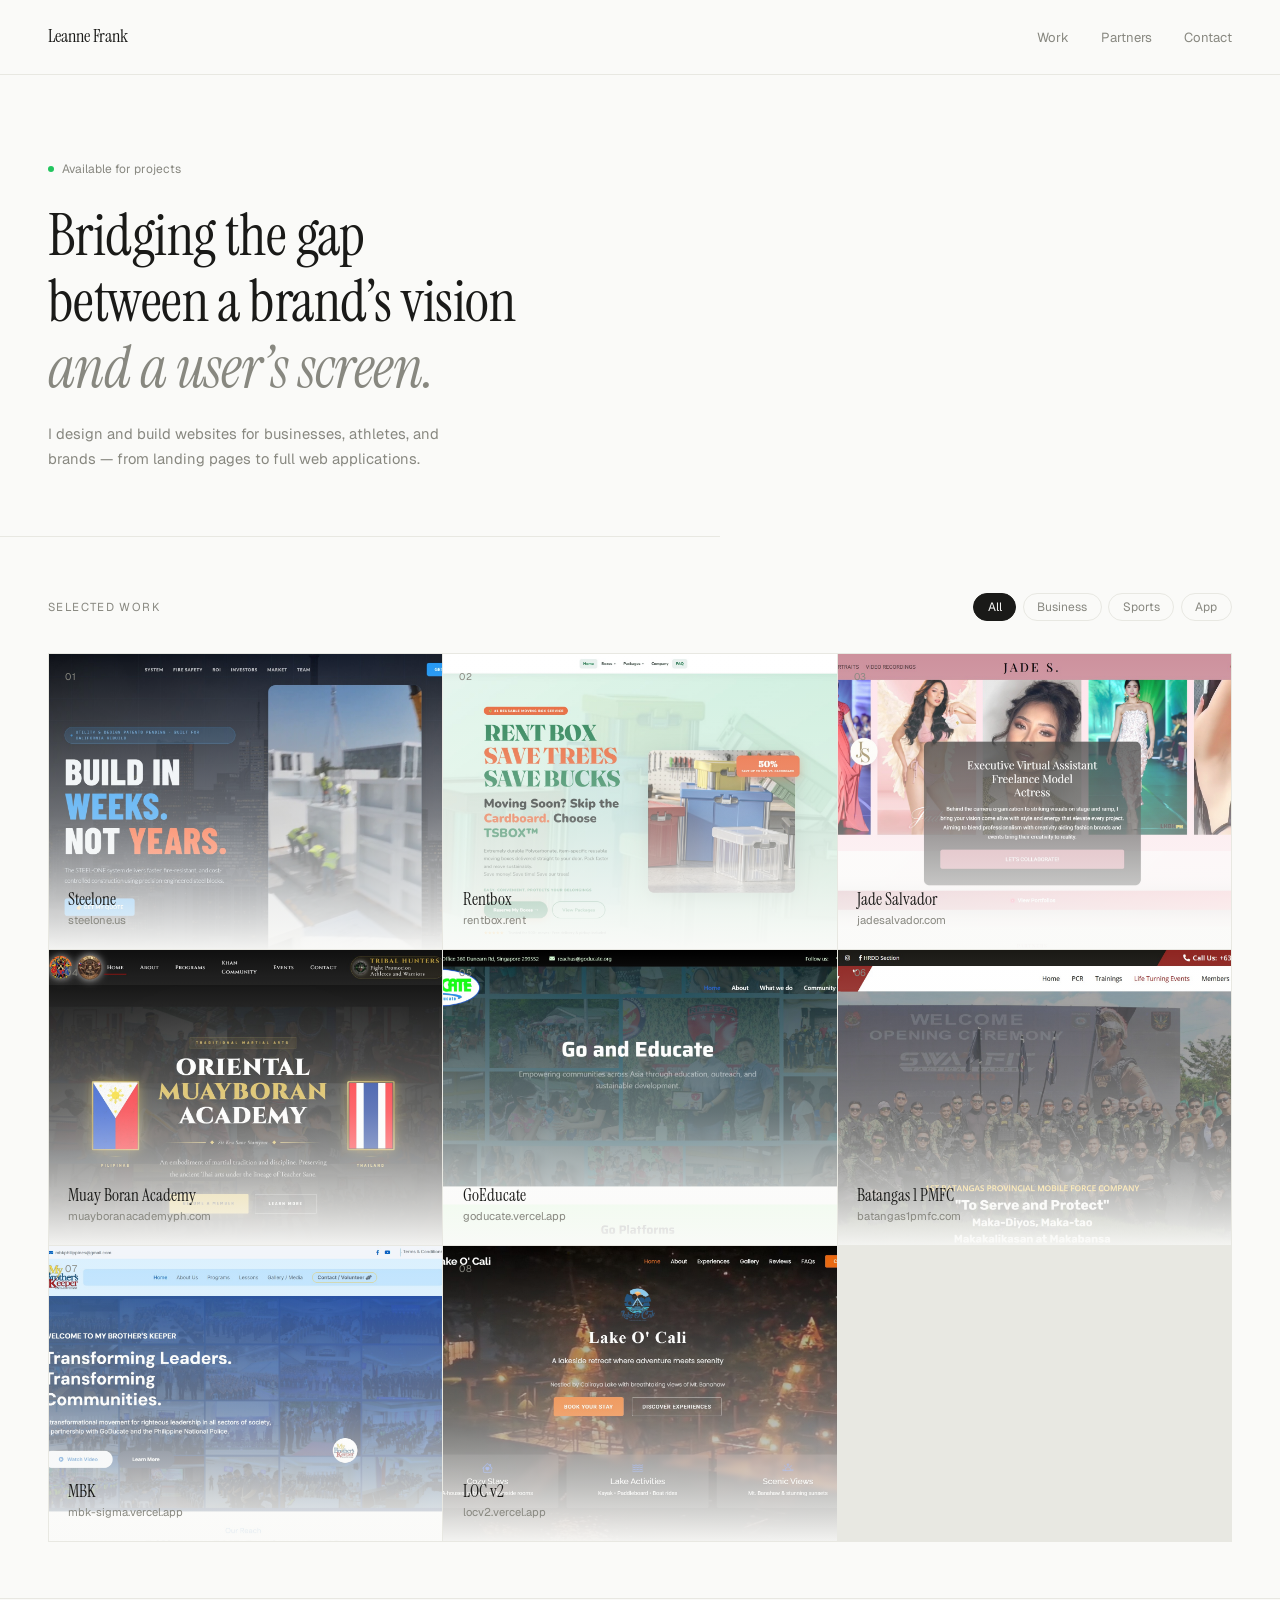
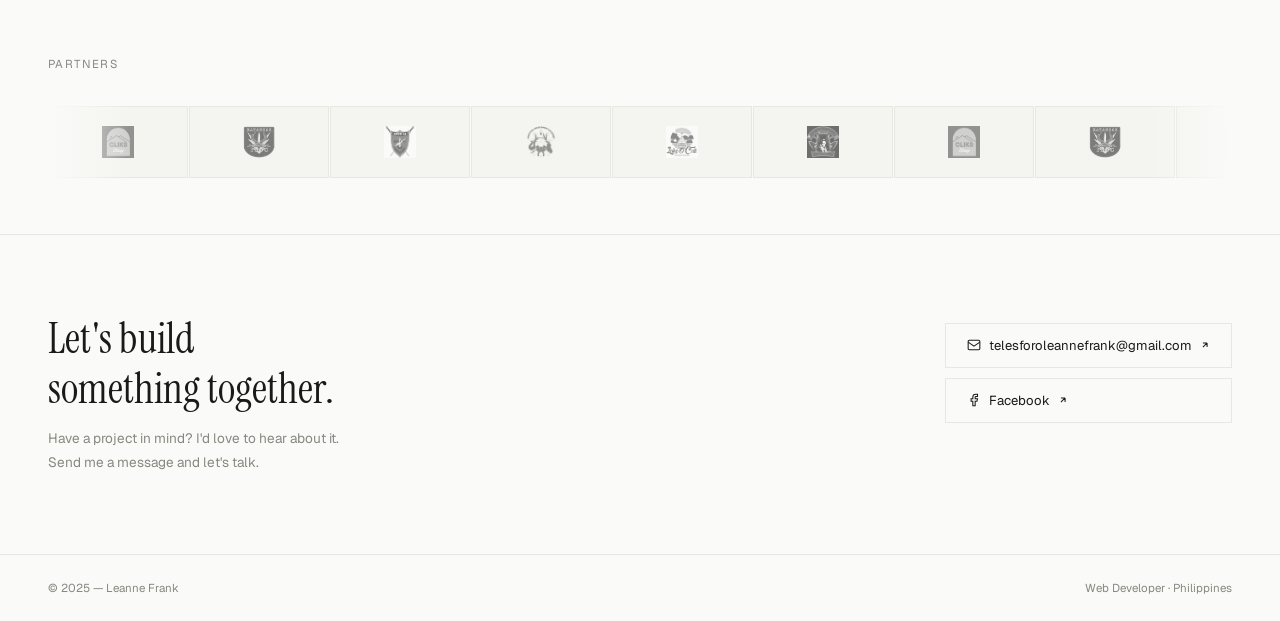
==== index.html @ ed948bf2 "up" ====
<!DOCTYPE html>
<html lang="en">

<head>
    <meta charset="UTF-8">
    <meta name="viewport" content="width=device-width, initial-scale=1.0">
    <title>Leanne Frank — Web Developer</title>
    <link
        href="https://fonts.googleapis.com/css2?family=Instrument+Serif:ital@0;1&family=Geist:wght@300;400;500&display=swap"
        rel="stylesheet">
    <style>
        :root {
            --bg: #fafaf8;
            --surface: #f4f4f0;
            --border: #e8e8e2;
            --text: #1a1a18;
            --muted: #888880;
            --accent: #2563eb;
        }

        *,
        *::before,
        *::after {
            box-sizing: border-box;
            margin: 0;
            padding: 0;
        }

        html {
            scroll-behavior: smooth;
        }

        body {
            font-family: 'Geist', sans-serif;
            background: var(--bg);
            color: var(--text);
            font-size: 15px;
            line-height: 1.6;
        }

        /* NAV */
        nav {
            display: flex;
            align-items: center;
            justify-content: space-between;
            padding: 1.4rem 3rem;
            border-bottom: 1px solid var(--border);
            position: sticky;
            top: 0;
            background: rgba(250, 250, 248, 0.92);
            backdrop-filter: blur(12px);
            z-index: 100;
        }

        .nav-name {
            font-family: 'Instrument Serif', serif;
            font-size: 1.15rem;
            color: var(--text);
        }

        .nav-links {
            display: flex;
            gap: 2rem;
        }

        .nav-links a {
            font-size: 0.82rem;
            color: var(--muted);
            text-decoration: none;
            transition: color 0.2s;
        }

        .nav-links a:hover {
            color: var(--text);
        }

        /* HERO */
        .hero {
            padding: 5rem 3rem 4rem;
            max-width: 720px;
            border-bottom: 1px solid var(--border);
        }

        .hero-eyebrow {
            display: inline-flex;
            align-items: center;
            gap: 0.5rem;
            font-size: 0.75rem;
            color: var(--muted);
            margin-bottom: 1.5rem;
        }

        .dot {
            width: 6px;
            height: 6px;
            border-radius: 50%;
            background: #22c55e;
            animation: blink 2.5s ease infinite;
        }

        @keyframes blink {

            0%,
            100% {
                opacity: 1
            }

            50% {
                opacity: 0.3
            }
        }

        .hero h1 {
            font-family: 'Instrument Serif', serif;
            font-size: clamp(2.4rem, 5vw, 3.6rem);
            font-weight: 400;
            line-height: 1.15;
            letter-spacing: -0.01em;
            margin-bottom: 1.2rem;
        }

        .hero h1 em {
            font-style: italic;
            color: var(--muted);
        }

        .hero p {
            font-size: 0.92rem;
            color: var(--muted);
            max-width: 440px;
            line-height: 1.75;
        }

        /* SECTION */
        .section {
            padding: 3.5rem 3rem;
        }

        .section-header {
            display: flex;
            align-items: center;
            justify-content: space-between;
            margin-bottom: 2rem;
        }

        .section-title {
            font-size: 0.72rem;
            letter-spacing: 0.12em;
            text-transform: uppercase;
            color: var(--muted);
        }

        /* FILTER */
        .filters {
            display: flex;
            gap: 0.4rem;
        }

        .filter-btn {
            padding: 0.32rem 0.85rem;
            border: 1px solid var(--border);
            background: transparent;
            color: var(--muted);
            font-family: 'Geist', sans-serif;
            font-size: 0.75rem;
            border-radius: 100px;
            cursor: pointer;
            transition: all 0.18s;
        }

        .filter-btn:hover {
            border-color: var(--text);
            color: var(--text);
        }

        .filter-btn.active {
            background: var(--text);
            border-color: var(--text);
            color: var(--bg);
        }

        /* GRID */
        .grid {
            display: grid;
            grid-template-columns: repeat(3, 1fr);
            gap: 1px;
            background: var(--border);
            border: 1px solid var(--border);
        }

        .card {
            background: var(--bg);
            position: relative;
            overflow: hidden;
            aspect-ratio: 4/3;
            transition: background 0.25s;
            display: block;
            text-decoration: none;
            color: inherit;
        }

        /* Screenshot fills the card */
        .card-img {
            position: absolute;
            inset: 0;
            width: 100%;
            height: 100%;
            object-fit: cover;
            object-position: top;
            transition: transform 0.5s ease, opacity 0.3s ease;
            opacity: 1;
        }

        .card:hover .card-img {
            transform: scale(1.03);
            opacity: 0.5;
        }

        .card-info {
            position: absolute;
            inset: 0;
            display: flex;
            flex-direction: column;
            justify-content: flex-end;
            padding: 1.2rem;
            background: linear-gradient(to top, rgba(250, 250, 248, 0.97) 0%, rgba(250, 250, 248, 0.4) 45%, transparent 100%);
        }

        .card-num {
            position: absolute;
            top: 0.9rem;
            left: 1rem;
            font-size: 0.6rem;
            color: var(--muted);
            letter-spacing: 0.08em;
        }

        .card-tag {
            position: absolute;
            top: 0.8rem;
            right: 0.9rem;
            font-size: 0.6rem;
            letter-spacing: 0.08em;
            text-transform: uppercase;
            color: var(--muted);
            background: rgba(250, 250, 248, 0.9);
            border: 1px solid var(--border);
            padding: 0.18rem 0.5rem;
            border-radius: 100px;
            opacity: 0;
            transform: translateY(-3px);
            transition: all 0.2s;
        }

        .card:hover .card-tag {
            opacity: 1;
            transform: translateY(0);
        }

        .card-title {
            font-family: 'Instrument Serif', serif;
            font-size: 1.05rem;
            font-weight: 400;
            margin-bottom: 0.2rem;
            transform: translateY(4px);
            transition: transform 0.25s;
        }

        .card:hover .card-title {
            transform: translateY(0);
        }

        .card-url {
            font-size: 0.7rem;
            color: var(--muted);
            display: inline-flex;
            align-items: center;
            gap: 0.3rem;
            transition: color 0.2s;
        }

        .card:hover .card-url {
            color: var(--accent);
        }

        .card-url svg {
            opacity: 0;
            transform: translate(-2px, 2px);
            transition: all 0.2s;
        }

        .card:hover .card-url svg {
            opacity: 1;
            transform: translate(0, 0);
        }

        /* PARTNERS */
        .partners-section {
            padding: 3.5rem 3rem;
            border-top: 1px solid var(--border);
        }

        .marquee-wrap {
            overflow: hidden;
            position: relative;
            margin-top: 1.8rem;
        }

        .marquee-wrap::before,
        .marquee-wrap::after {
            content: '';
            position: absolute;
            top: 0;
            bottom: 0;
            width: 80px;
            z-index: 2;
            pointer-events: none;
        }

        .marquee-wrap::before {
            left: 0;
            background: linear-gradient(to right, var(--bg), transparent);
        }

        .marquee-wrap::after {
            right: 0;
            background: linear-gradient(to left, var(--bg), transparent);
        }

        .marquee {
            display: flex;
            align-items: center;
            gap: 1px;
            width: max-content;
            animation: slide 28s linear infinite;
        }

        .marquee:hover {
            animation-play-state: paused;
        }

        @keyframes slide {
            from {
                transform: translateX(0)
            }

            to {
                transform: translateX(-50%)
            }
        }

        .partner {
            display: flex;
            align-items: center;
            justify-content: center;
            padding: 1.1rem 2.2rem;
            background: var(--surface);
            border: 1px solid var(--border);
            height: 72px;
            min-width: 140px;
            flex-shrink: 0;
            transition: background 0.2s;
        }

        .partner:hover {
            background: var(--bg);
        }

        .partner img {
            height: 32px;
            width: auto;
            max-width: 120px;
            object-fit: contain;
            filter: grayscale(100%) opacity(0.55);
            transition: filter 0.25s;
        }

        .partner:hover img {
            filter: grayscale(0%) opacity(1);
        }

        /* CONTACT */
        .contact-section {
            padding: 5rem 3rem;
            border-top: 1px solid var(--border);
            display: flex;
            align-items: flex-start;
            justify-content: space-between;
            gap: 3rem;
            flex-wrap: wrap;
        }

        .contact-left h2 {
            font-family: 'Instrument Serif', serif;
            font-size: clamp(1.8rem, 3.5vw, 2.6rem);
            font-weight: 400;
            line-height: 1.2;
            margin-bottom: 0.8rem;
        }

        .contact-left p {
            font-size: 0.85rem;
            color: var(--muted);
            max-width: 320px;
            line-height: 1.7;
        }

        .contact-right {
            display: flex;
            flex-direction: column;
            gap: 0.6rem;
            padding-top: 0.5rem;
        }

        .contact-link {
            display: inline-flex;
            align-items: center;
            gap: 0.5rem;
            font-size: 0.82rem;
            color: var(--text);
            text-decoration: none;
            padding: 0.7rem 1.3rem;
            border: 1px solid var(--border);
            transition: all 0.2s;
        }

        .contact-link:hover {
            background: var(--text);
            color: var(--bg);
            border-color: var(--text);
        }

        .contact-link svg {
            transition: transform 0.2s;
        }

        .contact-link:hover svg {
            transform: translate(2px, -2px);
        }

        /* FOOTER */
        footer {
            border-top: 1px solid var(--border);
            padding: 1.5rem 3rem;
            display: flex;
            justify-content: space-between;
            align-items: center;
            font-size: 0.72rem;
            color: var(--muted);
            flex-wrap: wrap;
            gap: 0.5rem;
        }

        /* RESPONSIVE */
        @media (max-width: 900px) {
            .grid {
                grid-template-columns: repeat(2, 1fr);
            }
        }

        @media (max-width: 600px) {

            nav,
            .hero,
            .section,
            .partners-section,
            .contact-section {
                padding-left: 1.5rem;
                padding-right: 1.5rem;
            }

            .grid {
                grid-template-columns: 1fr;
            }

            .filters {
                display: none;
            }

            .contact-section {
                flex-direction: column;
            }

            footer {
                flex-direction: column;
            }
        }

        /* Reveal */
        .reveal {
            opacity: 0;
            transform: translateY(16px);
            transition: opacity 0.5s ease, transform 0.5s ease;
        }

        .reveal.in {
            opacity: 1;
            transform: translateY(0);
        }
    </style>
</head>

<body>

    <!-- NAV -->
    <nav>
        <div class="nav-name">Leanne Frank</div>
        <div class="nav-links">
            <a href="#work">Work</a>
            <a href="#partners">Partners</a>
            <a href="#contact">Contact</a>
        </div>
    </nav>

    <!-- HERO -->
    <div class="hero"> 
        <div class="hero-eyebrow"><span class="dot"></span> Available for projects</div>
        <h1>Bridging the gap<br>between a brand’s vision <br><em>and a user’s screen.</em></h1>
        <p>I design and build websites for businesses, athletes, and brands — from landing pages to full web
            applications.</p>
    </div>

    <!-- WORK -->
    <div class="section" id="work">
        <div class="section-header">
            <span class="section-title">Selected Work</span>
            <div class="filters">
                <button class="filter-btn active" onclick="filter('all',this)">All</button>
                <button class="filter-btn" onclick="filter('business',this)">Business</button>
                <button class="filter-btn" onclick="filter('sports',this)">Sports</button>
                <button class="filter-btn" onclick="filter('app',this)">App</button>
            </div>
        </div>

        <div class="grid">

            <!-- 
      SCREENSHOTS: Place your screenshot files in the img/ folder.
      Recommended size: 1280×960px (4:3 ratio), save as JPG for smaller file size.
      Name them clearly, e.g. img/steelone.jpg, img/rentbox.jpg, etc.
    -->

            <a class="card reveal" data-cat="business" href="https://steelone.us" target="_blank">
                <img class="card-img" src="img/steelone.jpg" alt="Steelone screenshot">
                <div class="card-info">
                    <span class="card-num">01</span>
                    <span class="card-tag">Business</span>
                    <div class="card-title">Steelone</div>
                    <span class="card-url">steelone.us <svg width="10" height="10" viewBox="0 0 24 24" fill="none"
                            stroke="currentColor" stroke-width="2.5">
                            <path d="M7 17L17 7M17 7H7M17 7v10" />
                        </svg></span>
                </div>
            </a>

            <a class="card reveal" data-cat="business" href="https://rentbox.rent" target="_blank">
                <img class="card-img" src="img/rentbox.jpg" alt="Rentbox screenshot">
                <div class="card-info">
                    <span class="card-num">02</span>
                    <span class="card-tag">Business</span>
                    <div class="card-title">Rentbox</div>
                    <span class="card-url">rentbox.rent <svg width="10" height="10" viewBox="0 0 24 24" fill="none"
                            stroke="currentColor" stroke-width="2.5">
                            <path d="M7 17L17 7M17 7H7M17 7v10" />
                        </svg></span>
                </div>
            </a>

            <a class="card reveal" data-cat="business" href="https://jadesalvador.com" target="_blank">
                <img class="card-img" src="img/jadesalvador.jpg" alt="Jade Salvador screenshot">
                <div class="card-info">
                    <span class="card-num">03</span>
                    <span class="card-tag">Personal</span>
                    <div class="card-title">Jade Salvador</div>
                    <span class="card-url">jadesalvador.com <svg width="10" height="10" viewBox="0 0 24 24" fill="none"
                            stroke="currentColor" stroke-width="2.5">
                            <path d="M7 17L17 7M17 7H7M17 7v10" />
                        </svg></span>
                </div>
            </a>

            <a class="card reveal" data-cat="sports" href="https://muayboranacademyph.com" target="_blank">
                <img class="card-img" src="img/muayboran.jpg" alt="Muay Boran Academy screenshot">
                <div class="card-info">
                    <span class="card-num">04</span>
                    <span class="card-tag">Sports</span>
                    <div class="card-title">Muay Boran Academy</div>
                    <span class="card-url">muayboranacademyph.com <svg width="10" height="10" viewBox="0 0 24 24"
                            fill="none" stroke="currentColor" stroke-width="2.5">
                            <path d="M7 17L17 7M17 7H7M17 7v10" />
                        </svg></span>
                </div>
            </a>

            <a class="card reveal" data-cat="app" href="https://goducate.vercel.app/" target="_blank">
                <img class="card-img" src="img/goducate.jpg" alt="GoEducate screenshot">
                <div class="card-info">
                    <span class="card-num">05</span>
                    <span class="card-tag">App</span>
                    <div class="card-title">GoEducate</div>
                    <span class="card-url">goducate.vercel.app <svg width="10" height="10" viewBox="0 0 24 24"
                            fill="none" stroke="currentColor" stroke-width="2.5">
                            <path d="M7 17L17 7M17 7H7M17 7v10" />
                        </svg></span>
                </div>
            </a>

            <a class="card reveal" data-cat="sports" href="https://www.batangas1pmfc.com/" target="_blank">
                <img class="card-img" src="img/batangas1pmfc.jpg" alt="Batangas 1 PMFC screenshot">
                <div class="card-info">
                    <span class="card-num">06</span>
                    <span class="card-tag">Sports</span>
                    <div class="card-title">Batangas 1 PMFC</div>
                    <span class="card-url">batangas1pmfc.com <svg width="10" height="10" viewBox="0 0 24 24" fill="none"
                            stroke="currentColor" stroke-width="2.5">
                            <path d="M7 17L17 7M17 7H7M17 7v10" />
                        </svg></span>
                </div>
            </a>

            <a class="card reveal" data-cat="app" href="https://mbk-sigma.vercel.app/" target="_blank">
                <img class="card-img" src="img/mbk.jpg" alt="MBK screenshot">
                <div class="card-info">
                    <span class="card-num">07</span>
                    <span class="card-tag">App</span>
                    <div class="card-title">MBK</div>
                    <span class="card-url">mbk-sigma.vercel.app <svg width="10" height="10" viewBox="0 0 24 24"
                            fill="none" stroke="currentColor" stroke-width="2.5">
                            <path d="M7 17L17 7M17 7H7M17 7v10" />
                        </svg></span>
                </div>
            </a>

            <a class="card reveal" data-cat="app" href="https://locv2.vercel.app/" target="_blank">
                <img class="card-img" src="img/locv2.jpg" alt="LOC v2 screenshot">
                <div class="card-info">
                    <span class="card-num">08</span>
                    <span class="card-tag">App</span>
                    <div class="card-title">LOC v2</div>
                    <span class="card-url">locv2.vercel.app <svg width="10" height="10" viewBox="0 0 24 24" fill="none"
                            stroke="currentColor" stroke-width="2.5">
                            <path d="M7 17L17 7M17 7H7M17 7v10" />
                        </svg></span>
                </div>
            </a>

        </div>
    </div>

    <!-- PARTNERS -->
    <div class="partners-section" id="partners">
        <div class="section-header">
            <span class="section-title">Partners</span>
        </div>
        <div class="marquee-wrap">
            <div class="marquee">
                <!-- Original set — replace src with your actual logo files in img/ -->
                <div class="partner"><img src="img/1.png" alt="Partner 1"></div>
                <div class="partner"><img src="img/2.png" alt="Partner 2"></div>
                <div class="partner"><img src="img/3.png" alt="Partner 3"></div>
                <div class="partner"><img src="img/4.png" alt="Partner 4"></div>
                <div class="partner"><img src="img/5.png" alt="Partner 5"></div>
                <div class="partner"><img src="img/6.png" alt="Partner 6"></div>
                <!-- Duplicate for seamless loop -->
                <div class="partner"><img src="img/1.png" alt="Partner 1"></div>
                <div class="partner"><img src="img/2.png" alt="Partner 2"></div>
                <div class="partner"><img src="img/3.png" alt="Partner 3"></div>
                <div class="partner"><img src="img/4.png" alt="Partner 4"></div>
                <div class="partner"><img src="img/5.png" alt="Partner 5"></div>
                <div class="partner"><img src="img/6.png" alt="Partner 6"></div>
            </div>
        </div>
    </div>

    <!-- CONTACT -->
    <div class="contact-section" id="contact">
        <div class="contact-left">
            <h2>Let's build<br>something together.</h2>
            <p>Have a project in mind? I'd love to hear about it. Send me a message and let's talk.</p>
        </div>
        <div class="contact-right">
            <a class="contact-link" href="mailto:telesforoleannefrank@gmail.com">
                <svg width="14" height="14" viewBox="0 0 24 24" fill="none" stroke="currentColor" stroke-width="1.8">
                    <rect x="2" y="4" width="20" height="16" rx="2" />
                    <path d="M2 7l10 7 10-7" />
                </svg>
                telesforoleannefrank@gmail.com
                <svg width="10" height="10" viewBox="0 0 24 24" fill="none" stroke="currentColor" stroke-width="2.5">
                    <path d="M7 17L17 7M17 7H7M17 7v10" />
                </svg>
            </a>
            <a class="contact-link" href="https://www.facebook.com/leannetelesforo" target="_blank">
                <svg width="14" height="14" viewBox="0 0 24 24" fill="none" stroke="currentColor" stroke-width="1.8">
                    <path d="M18 2h-3a5 5 0 0 0-5 5v3H7v4h3v8h4v-8h3l1-4h-4V7a1 1 0 0 1 1-1h3z" />
                </svg>
                Facebook
                <svg width="10" height="10" viewBox="0 0 24 24" fill="none" stroke="currentColor" stroke-width="2.5">
                    <path d="M7 17L17 7M17 7H7M17 7v10" />
                </svg>
            </a>
        </div>


    </div>

    <footer>
        <span>© 2025 — Leanne Frank</span>
        <span>Web Developer · Philippines</span>
    </footer>

    <script>
        function filter(cat, btn) {
            document.querySelectorAll('.filter-btn').forEach(b => b.classList.remove('active'));
            btn.classList.add('active');
            document.querySelectorAll('.card').forEach(card => {
                const show = cat === 'all' || card.dataset.cat === cat;
                card.style.opacity = show ? '1' : '0.25';
                card.style.pointerEvents = show ? 'auto' : 'none';
            });
        }

        const obs = new IntersectionObserver(entries => {
            entries.forEach((e, i) => {
                if (e.isIntersecting) {
                    setTimeout(() => e.target.classList.add('in'), i * 60);
                    obs.unobserve(e.target);
                }
            });
        }, { threshold: 0.08 });

        document.querySelectorAll('.reveal').forEach(el => obs.observe(el));
    </script>

</body>

</html>
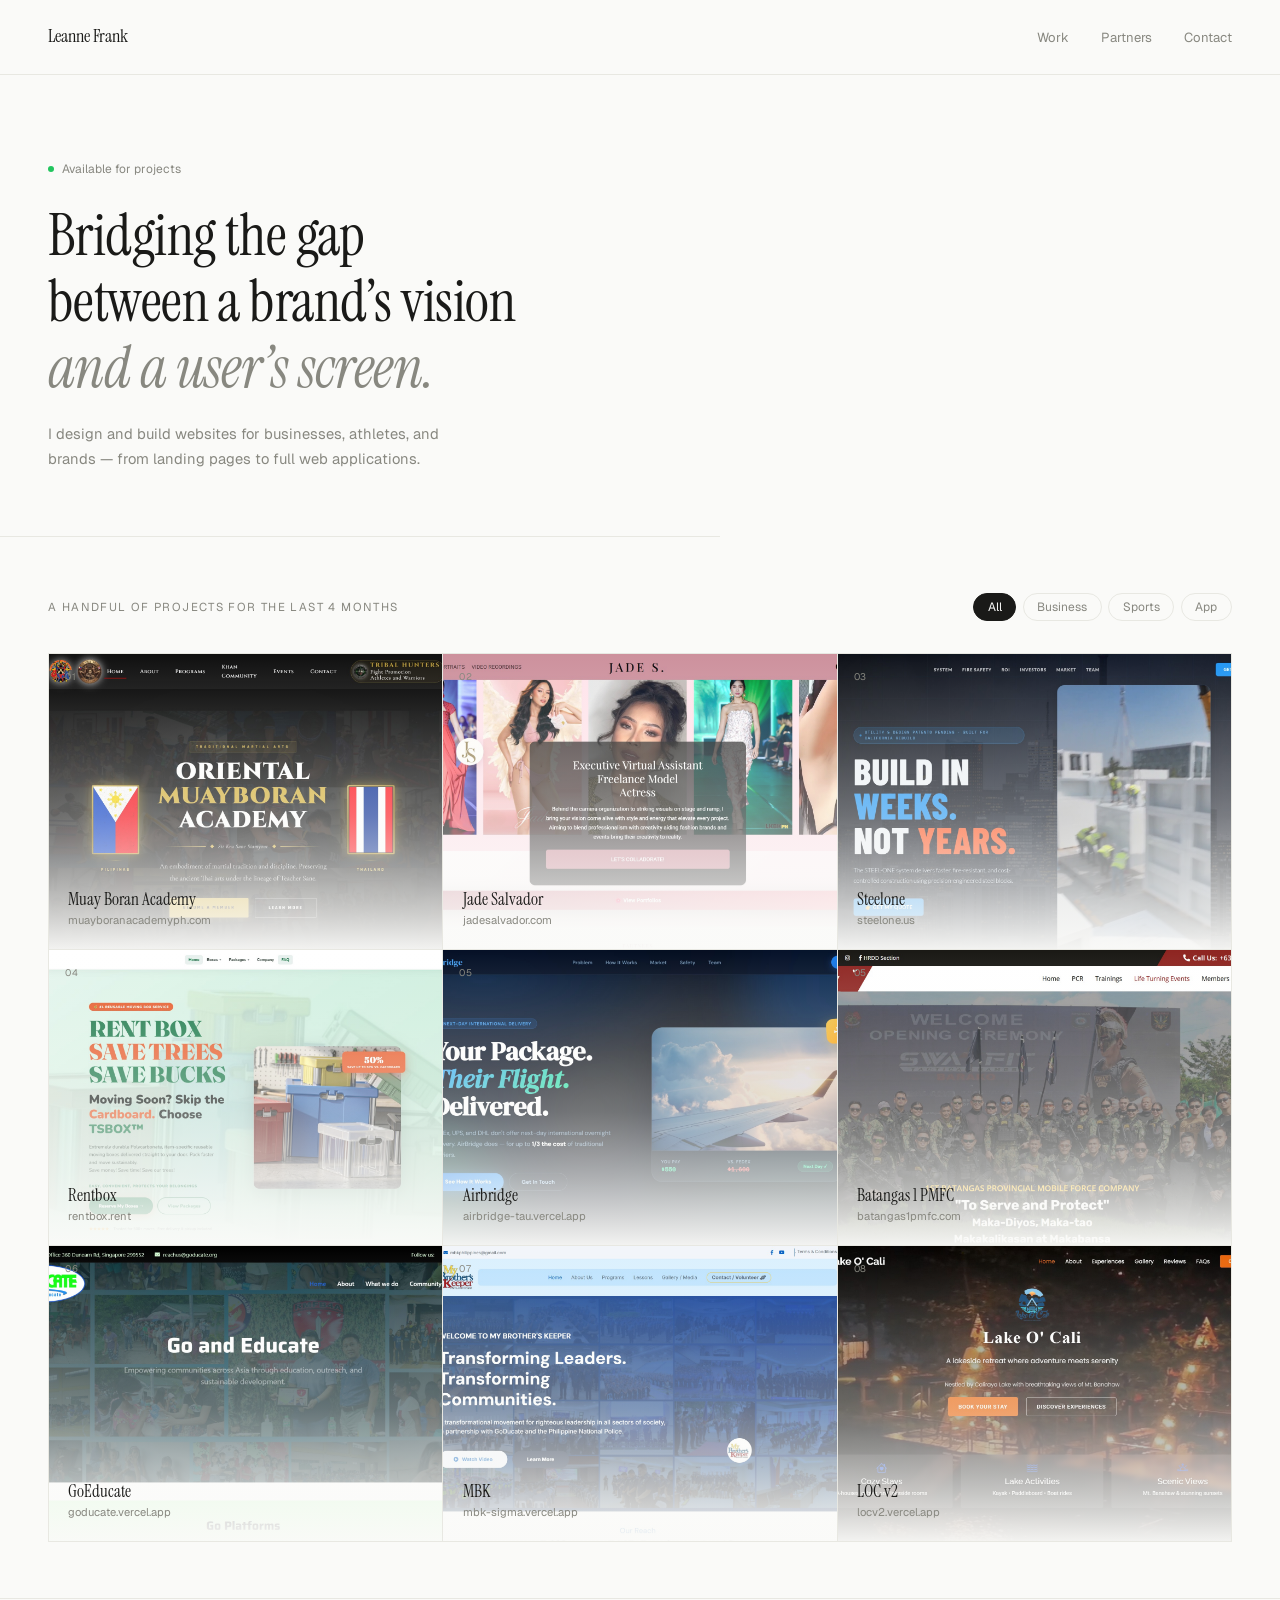
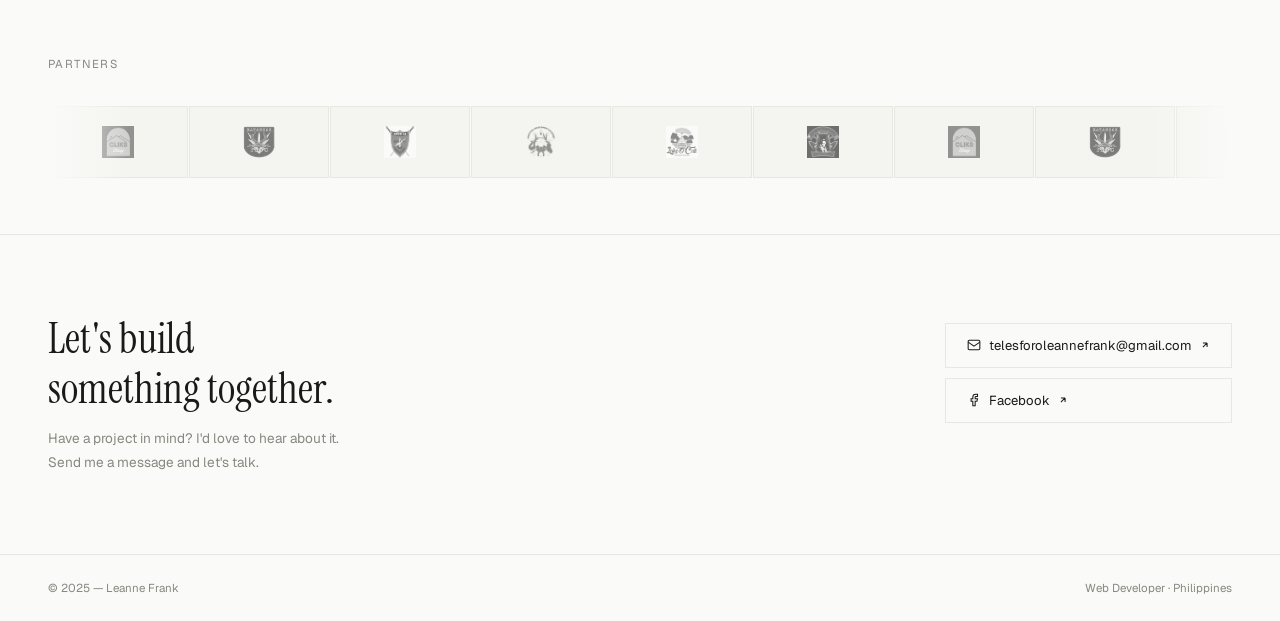
==== commit 7df109c7: "ud" ====
--- a/index.html
+++ b/index.html
@@ -523,7 +523,7 @@
     <!-- WORK -->
     <div class="section" id="work">
         <div class="section-header">
-            <span class="section-title">Selected Work</span>
+            <span class="section-title">A handful of projects for the last 4 months</span>
             <div class="filters">
                 <button class="filter-btn active" onclick="filter('all',this)">All</button>
                 <button class="filter-btn" onclick="filter('business',this)">Business</button>
@@ -532,18 +532,35 @@
             </div>
         </div>
 
-        <div class="grid">
-
-            <!-- 
-      SCREENSHOTS: Place your screenshot files in the img/ folder.
-      Recommended size: 1280×960px (4:3 ratio), save as JPG for smaller file size.
-      Name them clearly, e.g. img/steelone.jpg, img/rentbox.jpg, etc.
-    -->
-
+        <div class="grid"> 
+             <a class="card reveal" data-cat="sports" href="https://muayboranacademyph.com" target="_blank">
+                <img class="card-img" src="img/muayboran.jpg" alt="Muay Boran Academy screenshot">
+                <div class="card-info">
+                    <span class="card-num">01</span>
+                    <span class="card-tag">Sports</span>
+                    <div class="card-title">Muay Boran Academy</div>
+                    <span class="card-url">muayboranacademyph.com <svg width="10" height="10" viewBox="0 0 24 24"
+                            fill="none" stroke="currentColor" stroke-width="2.5">
+                            <path d="M7 17L17 7M17 7H7M17 7v10" />
+                        </svg></span>
+                </div>
+            </a>
+            <a class="card reveal" data-cat="business" href="https://jadesalvador.com" target="_blank">
+                <img class="card-img" src="img/jadesalvador.jpg" alt="Jade Salvador screenshot">
+                <div class="card-info">
+                    <span class="card-num">02</span>
+                    <span class="card-tag">Personal</span>
+                    <div class="card-title">Jade Salvador</div>
+                    <span class="card-url">jadesalvador.com <svg width="10" height="10" viewBox="0 0 24 24" fill="none"
+                            stroke="currentColor" stroke-width="2.5">
+                            <path d="M7 17L17 7M17 7H7M17 7v10" />
+                        </svg></span>
+                </div>
+            </a>
             <a class="card reveal" data-cat="business" href="https://steelone.us" target="_blank">
                 <img class="card-img" src="img/steelone.jpg" alt="Steelone screenshot">
                 <div class="card-info">
-                    <span class="card-num">01</span>
+                    <span class="card-num">03</span>
                     <span class="card-tag">Business</span>
                     <div class="card-title">Steelone</div>
                     <span class="card-url">steelone.us <svg width="10" height="10" viewBox="0 0 24 24" fill="none"
@@ -556,7 +573,7 @@
             <a class="card reveal" data-cat="business" href="https://rentbox.rent" target="_blank">
                 <img class="card-img" src="img/rentbox.jpg" alt="Rentbox screenshot">
                 <div class="card-info">
-                    <span class="card-num">02</span>
+                    <span class="card-num">04</span>
                     <span class="card-tag">Business</span>
                     <div class="card-title">Rentbox</div>
                     <span class="card-url">rentbox.rent <svg width="10" height="10" viewBox="0 0 24 24" fill="none"
@@ -564,29 +581,27 @@
                             <path d="M7 17L17 7M17 7H7M17 7v10" />
                         </svg></span>
                 </div>
-            </a>
-
-            <a class="card reveal" data-cat="business" href="https://jadesalvador.com" target="_blank">
-                <img class="card-img" src="img/jadesalvador.jpg" alt="Jade Salvador screenshot">
-                <div class="card-info">
-                    <span class="card-num">03</span>
-                    <span class="card-tag">Personal</span>
-                    <div class="card-title">Jade Salvador</div>
-                    <span class="card-url">jadesalvador.com <svg width="10" height="10" viewBox="0 0 24 24" fill="none"
+            </a> 
+            <a class="card reveal" data-cat="business" href="https://airbridge-tau.vercel.app/" target="_blank">
+                <img class="card-img" src="img/airbridge.jpg" alt="Rentbox screenshot">
+                <div class="card-info">
+                    <span class="card-num">05</span>
+                    <span class="card-tag">Business</span>
+                    <div class="card-title">Airbridge</div>
+                    <span class="card-url">airbridge-tau.vercel.app<svg width="10" height="10" viewBox="0 0 24 24" fill="none"
                             stroke="currentColor" stroke-width="2.5">
                             <path d="M7 17L17 7M17 7H7M17 7v10" />
                         </svg></span>
                 </div>
-            </a>
-
-            <a class="card reveal" data-cat="sports" href="https://muayboranacademyph.com" target="_blank">
-                <img class="card-img" src="img/muayboran.jpg" alt="Muay Boran Academy screenshot">
-                <div class="card-info">
-                    <span class="card-num">04</span>
+            </a> 
+            <a class="card reveal" data-cat="sports" href="https://www.batangas1pmfc.com/" target="_blank">
+                <img class="card-img" src="img/batangas1pmfc.jpg" alt="Batangas 1 PMFC screenshot">
+                <div class="card-info">
+                    <span class="card-num">05</span>
                     <span class="card-tag">Sports</span>
-                    <div class="card-title">Muay Boran Academy</div>
-                    <span class="card-url">muayboranacademyph.com <svg width="10" height="10" viewBox="0 0 24 24"
-                            fill="none" stroke="currentColor" stroke-width="2.5">
+                    <div class="card-title">Batangas 1 PMFC</div>
+                    <span class="card-url">batangas1pmfc.com <svg width="10" height="10" viewBox="0 0 24 24" fill="none"
+                            stroke="currentColor" stroke-width="2.5">
                             <path d="M7 17L17 7M17 7H7M17 7v10" />
                         </svg></span>
                 </div>
@@ -595,7 +610,7 @@
             <a class="card reveal" data-cat="app" href="https://goducate.vercel.app/" target="_blank">
                 <img class="card-img" src="img/goducate.jpg" alt="GoEducate screenshot">
                 <div class="card-info">
-                    <span class="card-num">05</span>
+                    <span class="card-num">06 </span>
                     <span class="card-tag">App</span>
                     <div class="card-title">GoEducate</div>
                     <span class="card-url">goducate.vercel.app <svg width="10" height="10" viewBox="0 0 24 24"
@@ -603,21 +618,7 @@
                             <path d="M7 17L17 7M17 7H7M17 7v10" />
                         </svg></span>
                 </div>
-            </a>
-
-            <a class="card reveal" data-cat="sports" href="https://www.batangas1pmfc.com/" target="_blank">
-                <img class="card-img" src="img/batangas1pmfc.jpg" alt="Batangas 1 PMFC screenshot">
-                <div class="card-info">
-                    <span class="card-num">06</span>
-                    <span class="card-tag">Sports</span>
-                    <div class="card-title">Batangas 1 PMFC</div>
-                    <span class="card-url">batangas1pmfc.com <svg width="10" height="10" viewBox="0 0 24 24" fill="none"
-                            stroke="currentColor" stroke-width="2.5">
-                            <path d="M7 17L17 7M17 7H7M17 7v10" />
-                        </svg></span>
-                </div>
-            </a>
-
+            </a> 
             <a class="card reveal" data-cat="app" href="https://mbk-sigma.vercel.app/" target="_blank">
                 <img class="card-img" src="img/mbk.jpg" alt="MBK screenshot">
                 <div class="card-info">
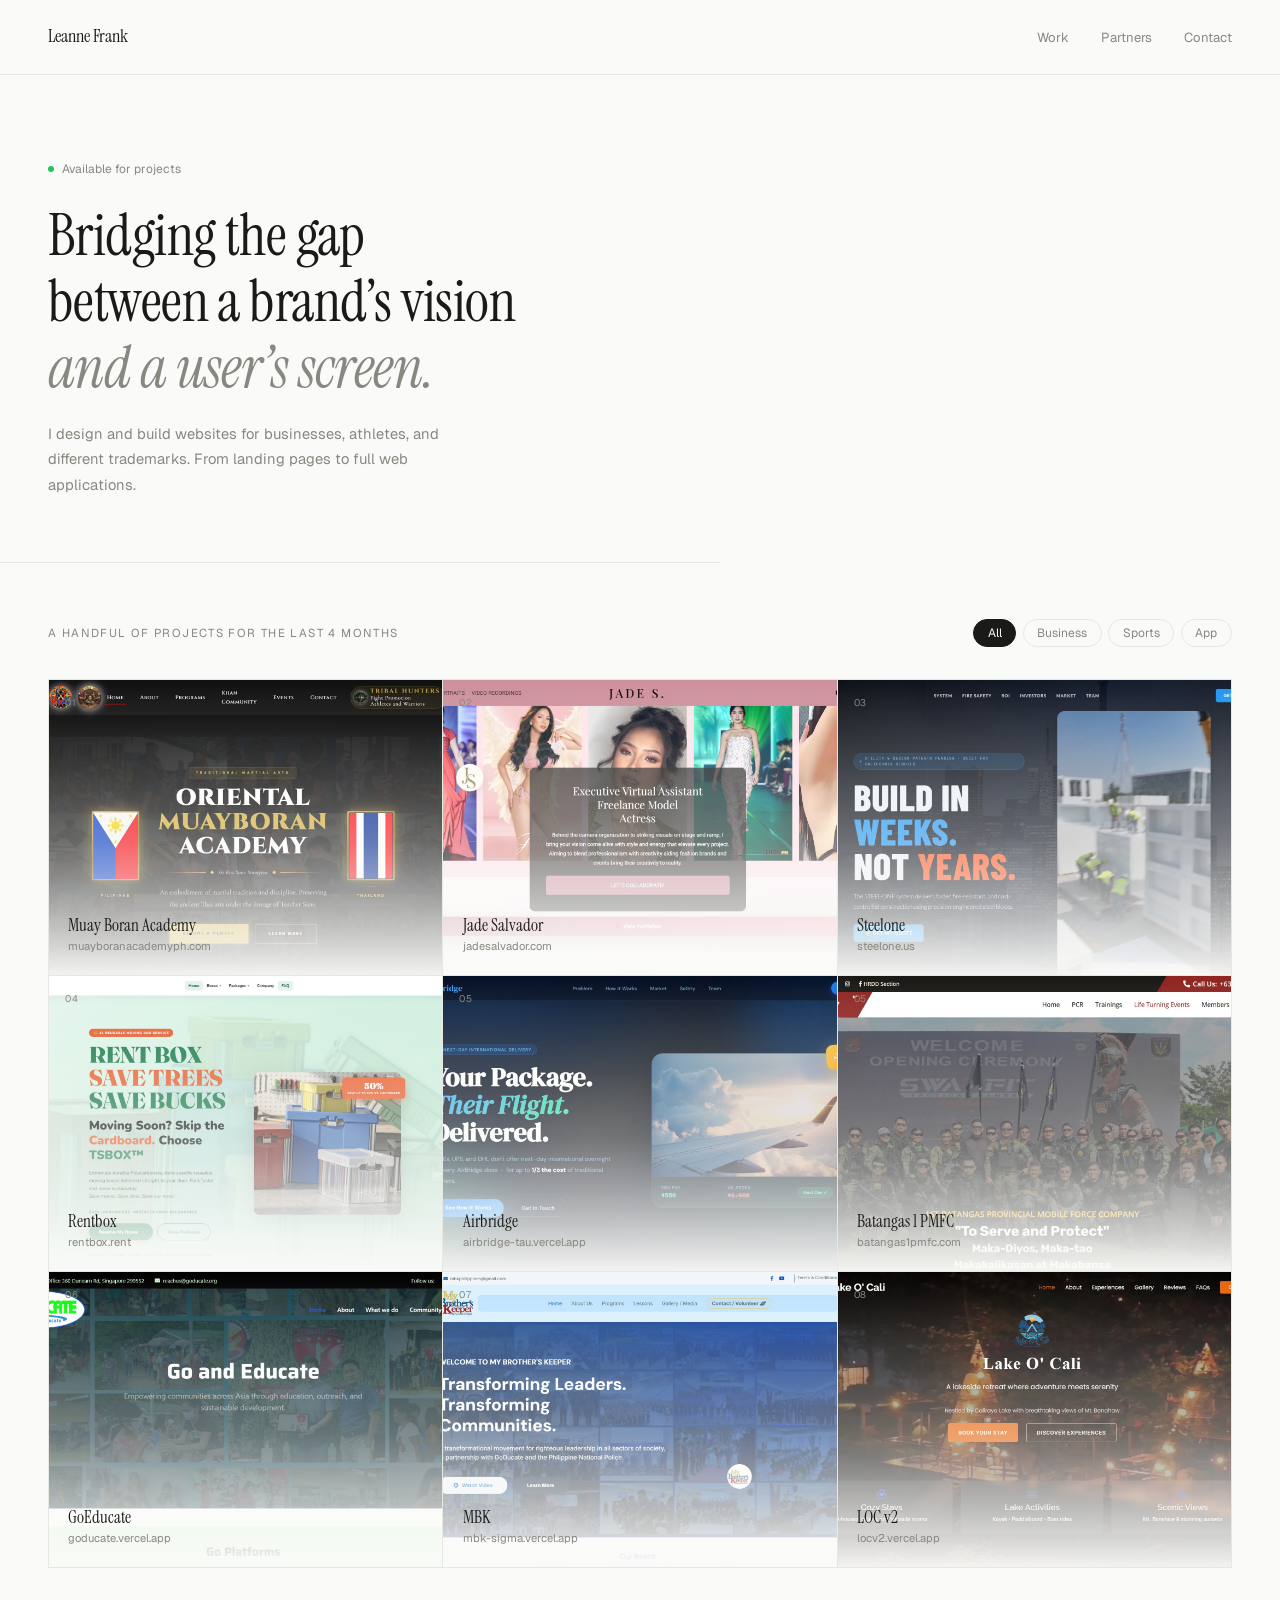
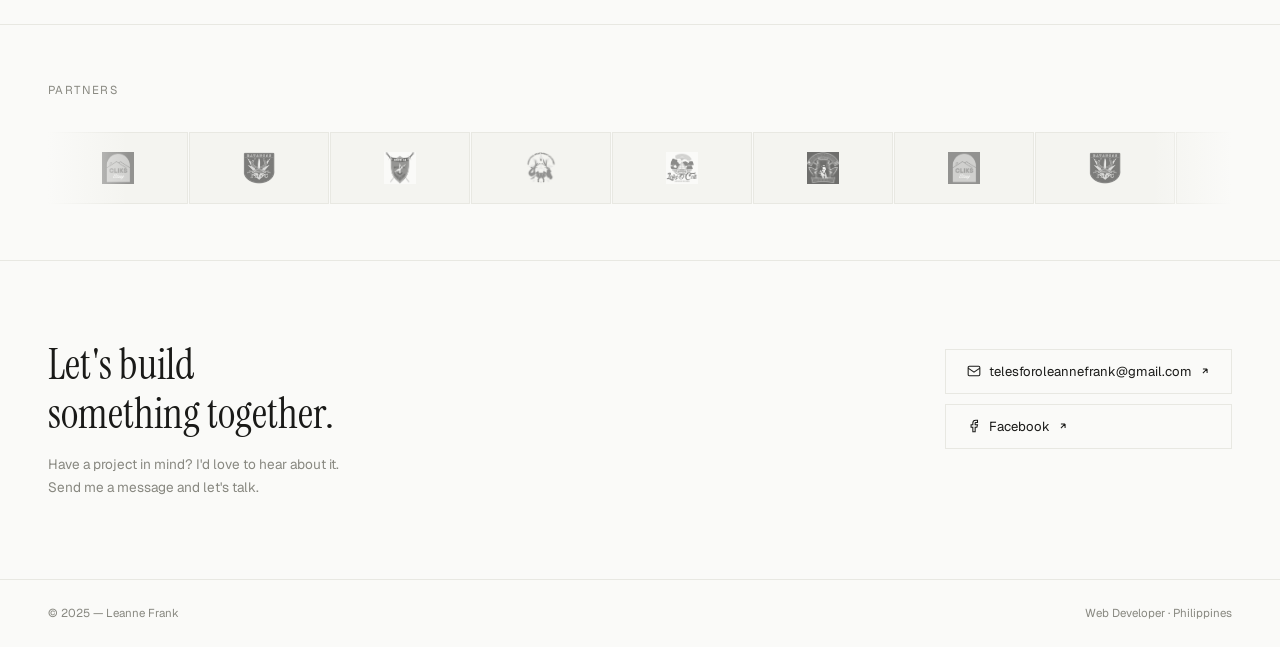
==== commit b275b173: "asd" ====
--- a/index.html
+++ b/index.html
@@ -516,8 +516,8 @@
     <div class="hero"> 
         <div class="hero-eyebrow"><span class="dot"></span> Available for projects</div>
         <h1>Bridging the gap<br>between a brand’s vision <br><em>and a user’s screen.</em></h1>
-        <p>I design and build websites for businesses, athletes, and brands — from landing pages to full web
-            applications.</p>
+        <p>I design and build websites for businesses, athletes, and different trademarks. From landing pages to full web
+            applications.</p> 
     </div>
 
     <!-- WORK -->
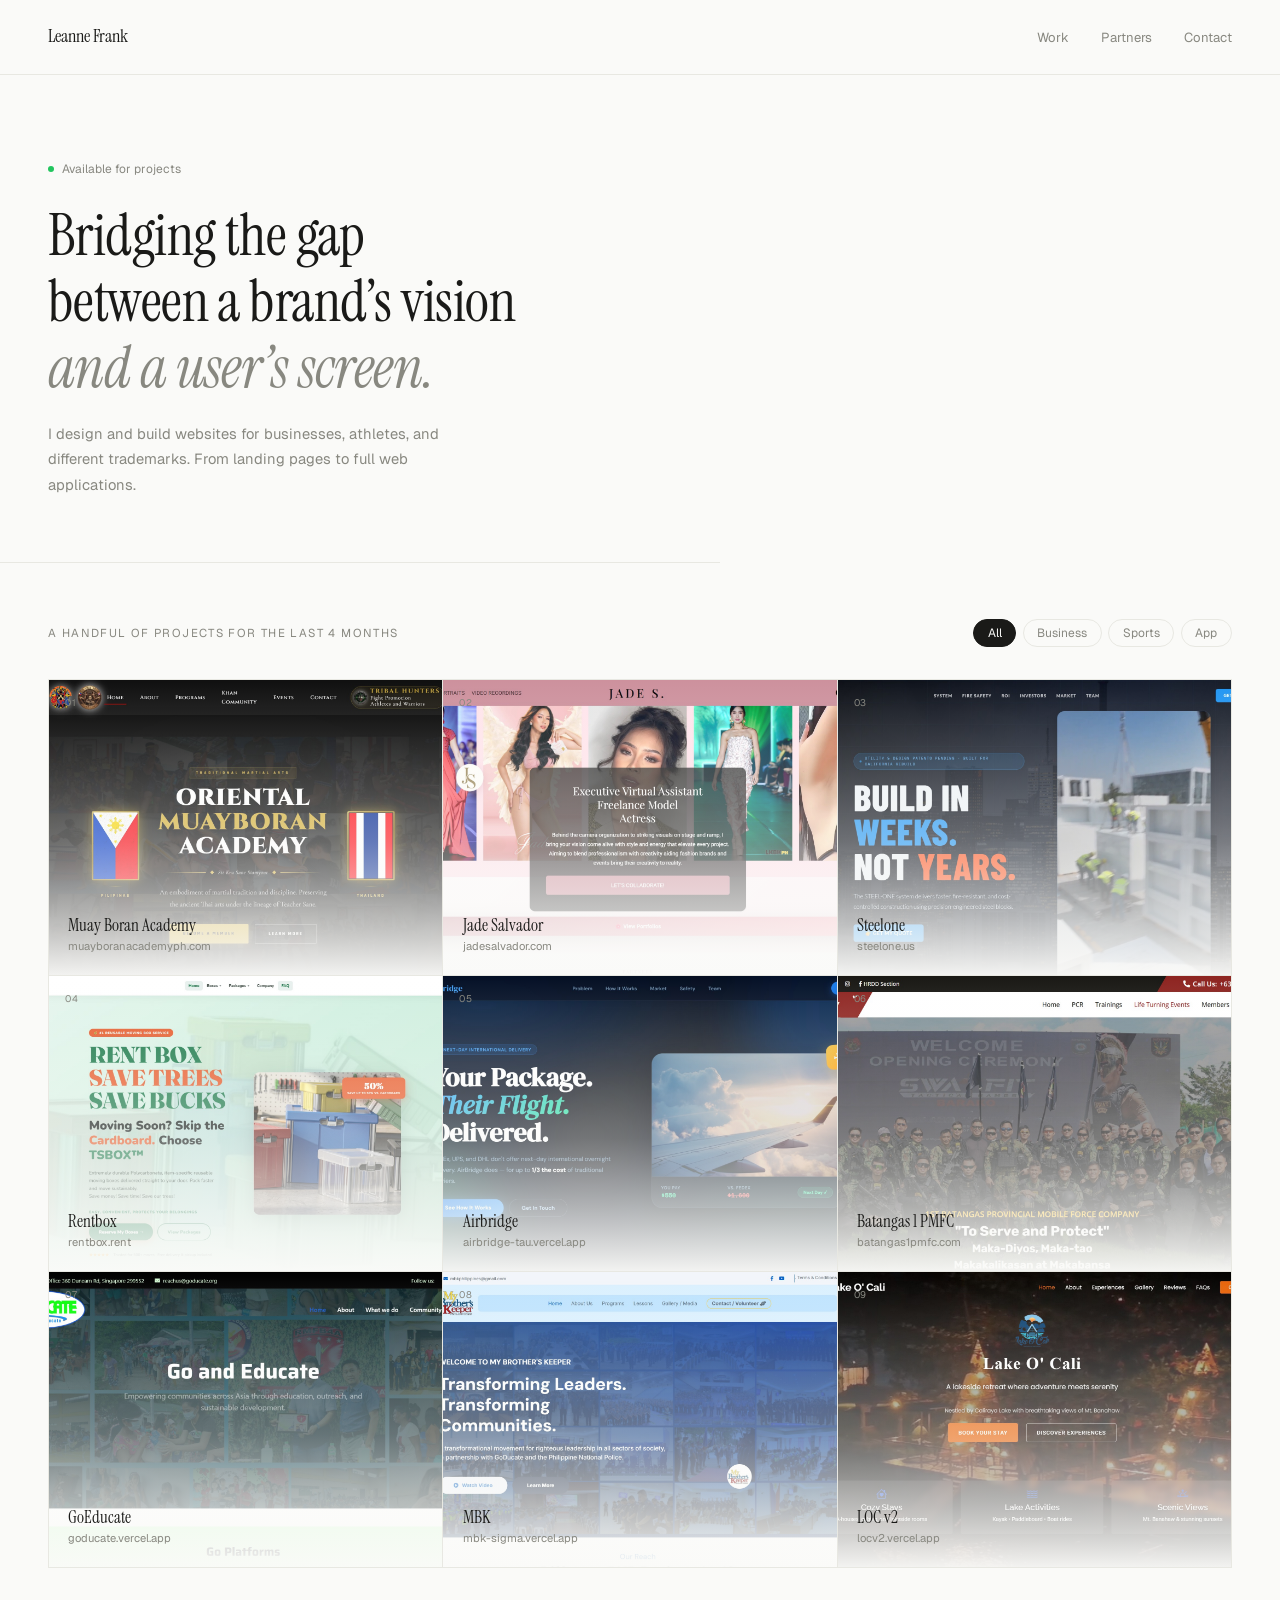
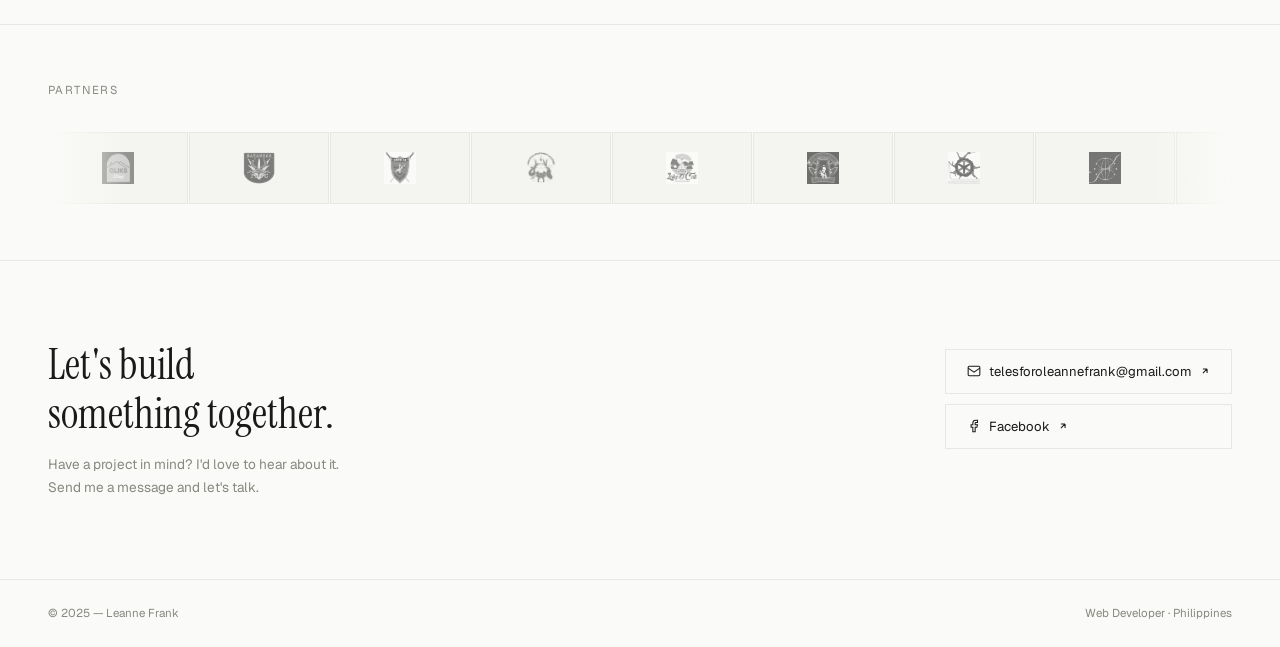
==== commit 2176678b: "ud" ====
--- a/index.html
+++ b/index.html
@@ -597,7 +597,7 @@
             <a class="card reveal" data-cat="sports" href="https://www.batangas1pmfc.com/" target="_blank">
                 <img class="card-img" src="img/batangas1pmfc.jpg" alt="Batangas 1 PMFC screenshot">
                 <div class="card-info">
-                    <span class="card-num">05</span>
+                    <span class="card-num">06</span>
                     <span class="card-tag">Sports</span>
                     <div class="card-title">Batangas 1 PMFC</div>
                     <span class="card-url">batangas1pmfc.com <svg width="10" height="10" viewBox="0 0 24 24" fill="none"
@@ -610,7 +610,7 @@
             <a class="card reveal" data-cat="app" href="https://goducate.vercel.app/" target="_blank">
                 <img class="card-img" src="img/goducate.jpg" alt="GoEducate screenshot">
                 <div class="card-info">
-                    <span class="card-num">06 </span>
+                    <span class="card-num">07</span>
                     <span class="card-tag">App</span>
                     <div class="card-title">GoEducate</div>
                     <span class="card-url">goducate.vercel.app <svg width="10" height="10" viewBox="0 0 24 24"
@@ -622,7 +622,7 @@
             <a class="card reveal" data-cat="app" href="https://mbk-sigma.vercel.app/" target="_blank">
                 <img class="card-img" src="img/mbk.jpg" alt="MBK screenshot">
                 <div class="card-info">
-                    <span class="card-num">07</span>
+                    <span class="card-num">08</span>
                     <span class="card-tag">App</span>
                     <div class="card-title">MBK</div>
                     <span class="card-url">mbk-sigma.vercel.app <svg width="10" height="10" viewBox="0 0 24 24"
@@ -635,7 +635,7 @@
             <a class="card reveal" data-cat="app" href="https://locv2.vercel.app/" target="_blank">
                 <img class="card-img" src="img/locv2.jpg" alt="LOC v2 screenshot">
                 <div class="card-info">
-                    <span class="card-num">08</span>
+                    <span class="card-num">09</span>
                     <span class="card-tag">App</span>
                     <div class="card-title">LOC v2</div>
                     <span class="card-url">locv2.vercel.app <svg width="10" height="10" viewBox="0 0 24 24" fill="none"
@@ -661,7 +661,9 @@
                 <div class="partner"><img src="img/3.png" alt="Partner 3"></div>
                 <div class="partner"><img src="img/4.png" alt="Partner 4"></div>
                 <div class="partner"><img src="img/5.png" alt="Partner 5"></div>
-                <div class="partner"><img src="img/6.png" alt="Partner 6"></div>
+                <div class="partner"><img src="img/6.png" alt="Partner 6"></div> 
+                <div class="partner"><img src="img/7.png" alt="Partner 7"></div>
+                <div class="partner"><img src="img/8.png" alt="Partner 8"></div>
                 <!-- Duplicate for seamless loop -->
                 <div class="partner"><img src="img/1.png" alt="Partner 1"></div>
                 <div class="partner"><img src="img/2.png" alt="Partner 2"></div>
@@ -669,6 +671,8 @@
                 <div class="partner"><img src="img/4.png" alt="Partner 4"></div>
                 <div class="partner"><img src="img/5.png" alt="Partner 5"></div>
                 <div class="partner"><img src="img/6.png" alt="Partner 6"></div>
+                <div class="partner"><img src="img/7.png" alt="Partner 7"></div>
+                <div class="partner"><img src="img/8.png" alt="Partner 8"></div>
             </div>
         </div>
     </div>
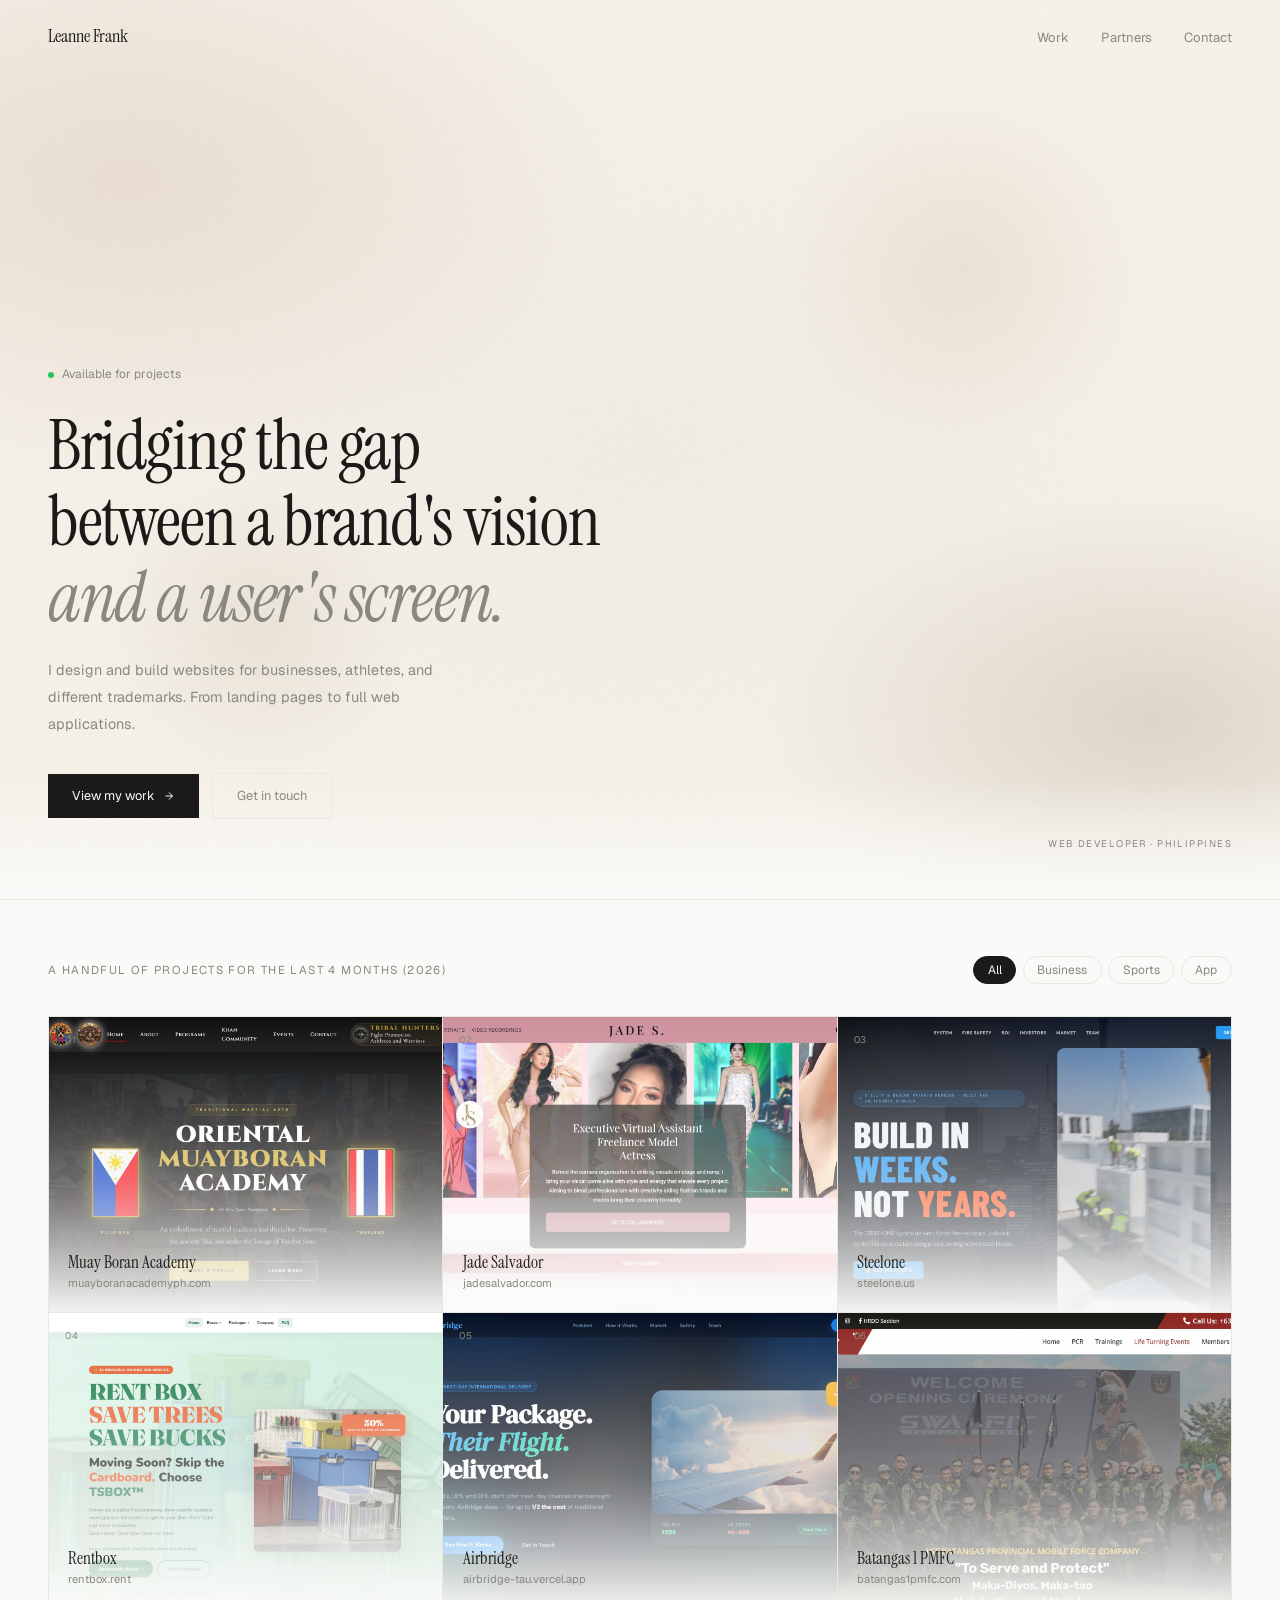
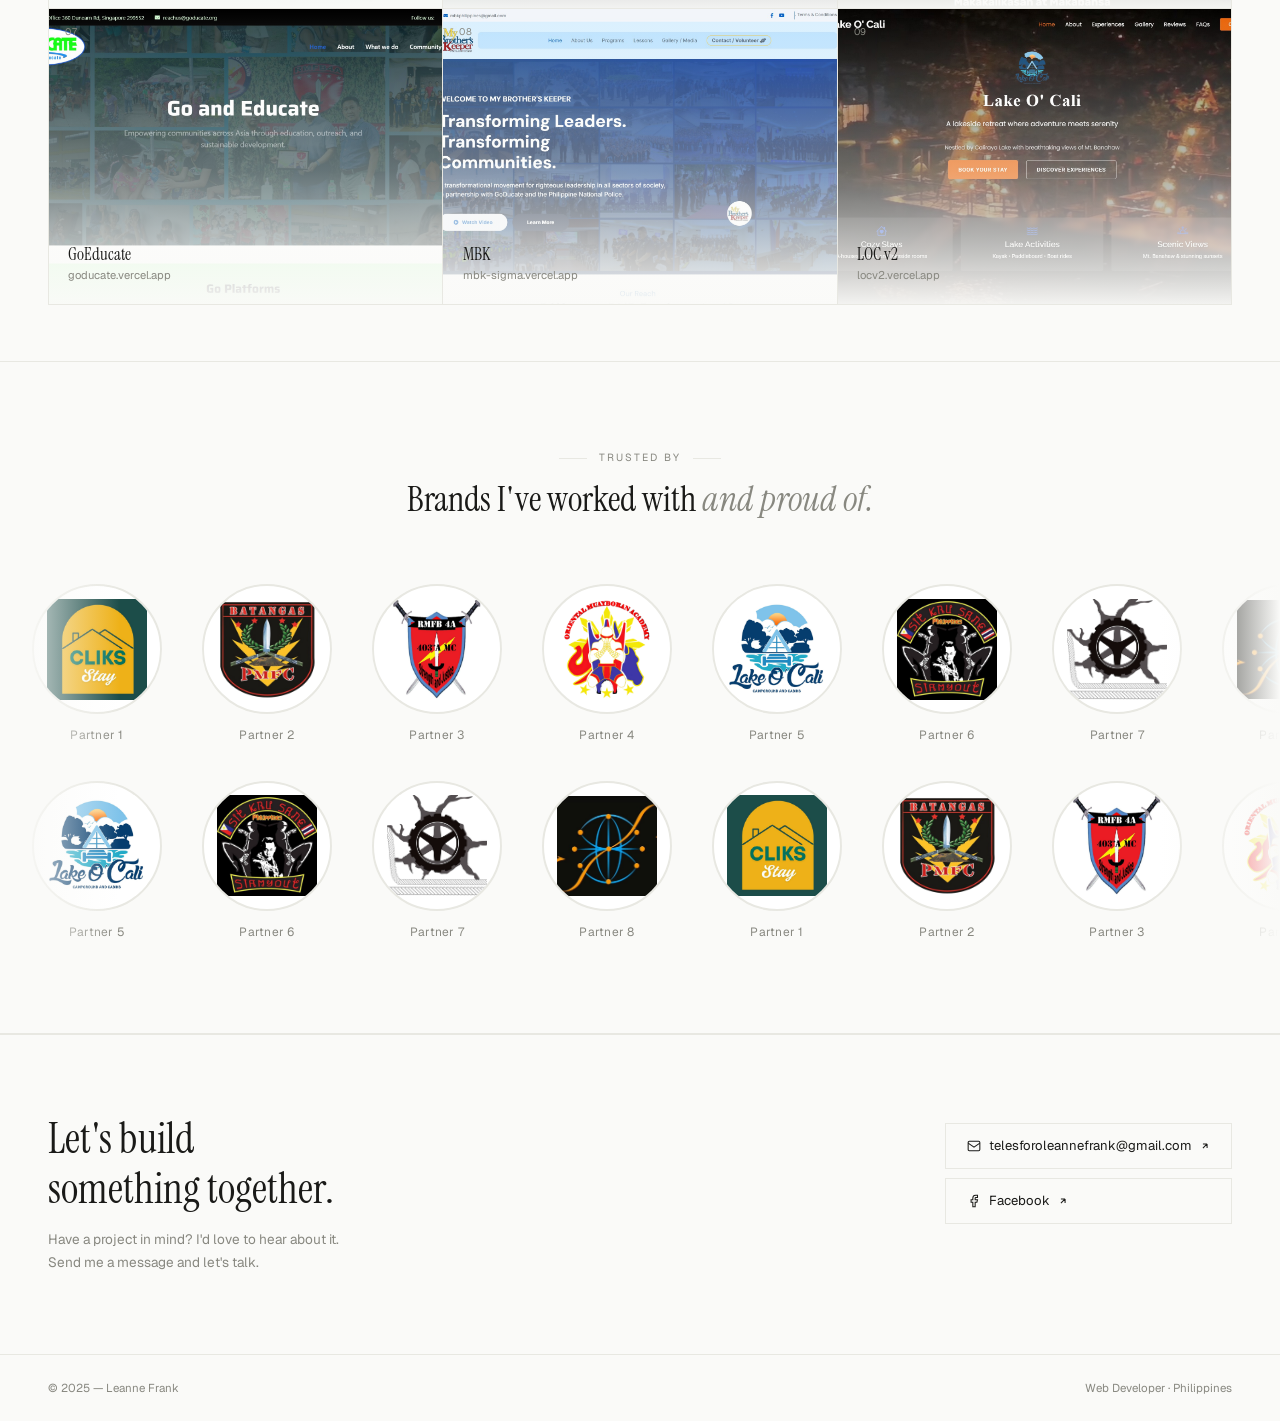
==== commit 9d127318: "ud" ====
--- a/index.html
+++ b/index.html
@@ -5,9 +5,7 @@
     <meta charset="UTF-8">
     <meta name="viewport" content="width=device-width, initial-scale=1.0">
     <title>Leanne Frank — Web Developer</title>
-    <link
-        href="https://fonts.googleapis.com/css2?family=Instrument+Serif:ital@0;1&family=Geist:wght@300;400;500&display=swap"
-        rel="stylesheet">
+    <link href="https://fonts.googleapis.com/css2?family=Instrument+Serif:ital@0;1&family=Geist:wght@300;400;500&display=swap" rel="stylesheet">
     <style>
         :root {
             --bg: #fafaf8;
@@ -18,17 +16,8 @@
             --accent: #2563eb;
         }
 
-        *,
-        *::before,
-        *::after {
-            box-sizing: border-box;
-            margin: 0;
-            padding: 0;
-        }
-
-        html {
-            scroll-behavior: smooth;
-        }
+        *, *::before, *::after { box-sizing: border-box; margin: 0; padding: 0; }
+        html { scroll-behavior: smooth; }
 
         body {
             font-family: 'Geist', sans-serif;
@@ -40,702 +29,635 @@
 
         /* NAV */
         nav {
-            display: flex;
-            align-items: center;
-            justify-content: space-between;
+            display: flex; align-items: center; justify-content: space-between;
             padding: 1.4rem 3rem;
-            border-bottom: 1px solid var(--border);
-            position: sticky;
-            top: 0;
-            background: rgba(250, 250, 248, 0.92);
-            backdrop-filter: blur(12px);
+            position: absolute; top: 0; left: 0; right: 0;
             z-index: 100;
         }
-
         .nav-name {
             font-family: 'Instrument Serif', serif;
-            font-size: 1.15rem;
-            color: var(--text);
-        }
-
-        .nav-links {
-            display: flex;
-            gap: 2rem;
-        }
-
+            font-size: 1.15rem; color: var(--text);
+        }
+        .nav-links { display: flex; gap: 2rem; }
         .nav-links a {
-            font-size: 0.82rem;
-            color: var(--muted);
-            text-decoration: none;
-            transition: color 0.2s;
-        }
-
-        .nav-links a:hover {
-            color: var(--text);
-        }
+            font-size: 0.82rem; color: var(--muted);
+            text-decoration: none; transition: color 0.2s;
+        }
+        .nav-links a:hover { color: var(--text); }
 
         /* HERO */
         .hero {
-            padding: 5rem 3rem 4rem;
-            max-width: 720px;
+            position: relative; min-height: 100vh;
+            display: flex; flex-direction: column; justify-content: flex-end;
+            padding: 0 3rem 5rem; overflow: hidden;
             border-bottom: 1px solid var(--border);
         }
-
+        .hero-bg {
+            position: absolute; inset: 0;
+            background:
+                radial-gradient(ellipse 70% 60% at 10% 20%, #e8ddd0 0%, transparent 55%),
+                radial-gradient(ellipse 60% 50% at 90% 80%, #ddd5c8 0%, transparent 50%),
+                radial-gradient(ellipse 80% 70% at 50% 50%, #f0ebe3 0%, transparent 70%),
+                #f5f0e8;
+            z-index: 0;
+        }
+        .hero-bg::before {
+            content: '';
+            position: absolute; inset: 0;
+            background-image: url("data:image/svg+xml,%3Csvg viewBox='0 0 200 200' xmlns='http://www.w3.org/2000/svg'%3E%3Cfilter id='n'%3E%3CfeTurbulence type='fractalNoise' baseFrequency='0.75' numOctaves='4' stitchTiles='stitch'/%3E%3C/filter%3E%3Crect width='100%25' height='100%25' filter='url(%23n)' opacity='0.035'/%3E%3C/svg%3E");
+            opacity: 0.6;
+        }
+        .hero-bg::after {
+            content: '';
+            position: absolute; inset: 0;
+            background:
+                radial-gradient(circle 300px at 75% 30%, rgba(210,185,155,0.25) 0%, transparent 60%),
+                radial-gradient(circle 250px at 20% 70%, rgba(195,175,148,0.2) 0%, transparent 60%);
+            animation: warmDrift 14s ease-in-out infinite alternate;
+        }
+        @keyframes warmDrift {
+            from { transform: translate(0,0); }
+            to   { transform: translate(15px,-10px); }
+        }
+        .hero-fade {
+            position: absolute; bottom: 0; left: 0; right: 0;
+            height: 120px;
+            background: linear-gradient(to bottom, transparent, var(--bg));
+            z-index: 1; pointer-events: none;
+        }
+        .hero-content { position: relative; z-index: 2; max-width: 680px; }
         .hero-eyebrow {
-            display: inline-flex;
-            align-items: center;
-            gap: 0.5rem;
-            font-size: 0.75rem;
-            color: var(--muted);
-            margin-bottom: 1.5rem;
-        }
-
+            display: inline-flex; align-items: center; gap: 0.5rem;
+            font-size: 0.75rem; color: var(--muted); margin-bottom: 1.4rem;
+        }
         .dot {
-            width: 6px;
-            height: 6px;
-            border-radius: 50%;
-            background: #22c55e;
-            animation: blink 2.5s ease infinite;
-        }
-
-        @keyframes blink {
-
-            0%,
-            100% {
-                opacity: 1
-            }
-
-            50% {
-                opacity: 0.3
-            }
-        }
-
+            width: 6px; height: 6px; border-radius: 50%;
+            background: #22c55e; animation: blink 2.5s ease infinite;
+        }
+        @keyframes blink { 0%,100%{opacity:1} 50%{opacity:0.3} }
         .hero h1 {
             font-family: 'Instrument Serif', serif;
-            font-size: clamp(2.4rem, 5vw, 3.6rem);
-            font-weight: 400;
-            line-height: 1.15;
-            letter-spacing: -0.01em;
-            margin-bottom: 1.2rem;
-        }
-
-        .hero h1 em {
-            font-style: italic;
-            color: var(--muted);
-        }
-
-        .hero p {
-            font-size: 0.92rem;
-            color: var(--muted);
-            max-width: 440px;
-            line-height: 1.75;
+            font-size: clamp(2.8rem, 5.5vw, 5rem);
+            font-weight: 400; line-height: 1.08;
+            letter-spacing: -0.02em; color: var(--text); margin-bottom: 1.4rem;
+        }
+        .hero h1 em { font-style: italic; color: var(--muted); }
+        .hero-desc {
+            font-size: 0.9rem; color: var(--muted);
+            max-width: 400px; line-height: 1.85; margin-bottom: 2.2rem;
+        }
+        .hero-actions { display: flex; align-items: center; gap: 0.8rem; flex-wrap: wrap; }
+        .hero-btn {
+            display: inline-flex; align-items: center; gap: 0.5rem;
+            font-size: 0.8rem; text-decoration: none;
+            padding: 0.75rem 1.5rem; transition: all 0.2s;
+            font-family: 'Geist', sans-serif;
+        }
+        .hero-btn.primary { background: var(--text); color: var(--bg); }
+        .hero-btn.primary:hover { background: #2a2a26; }
+        .hero-btn.secondary { color: var(--muted); border: 1px solid var(--border); }
+        .hero-btn.secondary:hover { border-color: var(--text); color: var(--text); }
+        .hero-corner {
+            position: absolute; bottom: 3rem; right: 3rem; z-index: 2;
+            display: flex; flex-direction: column; align-items: flex-end; gap: 0.4rem;
+        }
+        .hero-corner span {
+            font-size: 0.6rem; letter-spacing: 0.15em; text-transform: uppercase; color: var(--muted);
         }
 
         /* SECTION */
-        .section {
-            padding: 3.5rem 3rem;
-        }
-
+        .section { padding: 3.5rem 3rem; }
         .section-header {
-            display: flex;
-            align-items: center;
-            justify-content: space-between;
+            display: flex; align-items: center; justify-content: space-between;
             margin-bottom: 2rem;
         }
-
         .section-title {
-            font-size: 0.72rem;
-            letter-spacing: 0.12em;
-            text-transform: uppercase;
-            color: var(--muted);
-        }
-
-        /* FILTER */
-        .filters {
-            display: flex;
-            gap: 0.4rem;
-        }
-
+            font-size: 0.72rem; letter-spacing: 0.12em;
+            text-transform: uppercase; color: var(--muted);
+        }
+        .filters { display: flex; gap: 0.4rem; }
         .filter-btn {
-            padding: 0.32rem 0.85rem;
-            border: 1px solid var(--border);
-            background: transparent;
-            color: var(--muted);
-            font-family: 'Geist', sans-serif;
-            font-size: 0.75rem;
-            border-radius: 100px;
-            cursor: pointer;
-            transition: all 0.18s;
-        }
-
-        .filter-btn:hover {
-            border-color: var(--text);
-            color: var(--text);
-        }
-
-        .filter-btn.active {
-            background: var(--text);
-            border-color: var(--text);
-            color: var(--bg);
-        }
+            padding: 0.32rem 0.85rem; border: 1px solid var(--border);
+            background: transparent; color: var(--muted);
+            font-family: 'Geist', sans-serif; font-size: 0.75rem;
+            border-radius: 100px; cursor: pointer; transition: all 0.18s;
+        }
+        .filter-btn:hover { border-color: var(--text); color: var(--text); }
+        .filter-btn.active { background: var(--text); border-color: var(--text); color: var(--bg); }
 
         /* GRID */
         .grid {
-            display: grid;
-            grid-template-columns: repeat(3, 1fr);
-            gap: 1px;
-            background: var(--border);
-            border: 1px solid var(--border);
-        }
-
+            display: grid; grid-template-columns: repeat(3, 1fr);
+            gap: 1px; background: var(--border); border: 1px solid var(--border);
+        }
         .card {
+            background: var(--bg); position: relative; overflow: hidden;
+            aspect-ratio: 4/3; display: block; text-decoration: none; color: inherit;
+        }
+        .card-img {
+            position: absolute; inset: 0; width: 100%; height: 100%;
+            object-fit: cover; object-position: top;
+            transition: transform 0.5s ease, opacity 0.3s ease;
+        }
+        .card:hover .card-img { transform: scale(1.03); opacity: 0.5; }
+        .card-info {
+            position: absolute; inset: 0;
+            display: flex; flex-direction: column; justify-content: flex-end;
+            padding: 1.2rem;
+            background: linear-gradient(to top, rgba(250,250,248,0.97) 0%, rgba(250,250,248,0.4) 45%, transparent 100%);
+        }
+        .card-num {
+            position: absolute; top: 0.9rem; left: 1rem;
+            font-size: 0.6rem; color: var(--muted); letter-spacing: 0.08em;
+        }
+        .card-tag {
+            position: absolute; top: 0.8rem; right: 0.9rem;
+            font-size: 0.6rem; letter-spacing: 0.08em; text-transform: uppercase;
+            color: var(--muted); background: rgba(250,250,248,0.9);
+            border: 1px solid var(--border); padding: 0.18rem 0.5rem;
+            border-radius: 100px; opacity: 0; transform: translateY(-3px); transition: all 0.2s;
+        }
+        .card:hover .card-tag { opacity: 1; transform: translateY(0); }
+        .card-title {
+            font-family: 'Instrument Serif', serif;
+            font-size: 1.05rem; font-weight: 400; margin-bottom: 0.2rem;
+            transform: translateY(4px); transition: transform 0.25s;
+        }
+        .card:hover .card-title { transform: translateY(0); }
+        .card-url {
+            font-size: 0.7rem; color: var(--muted);
+            display: inline-flex; align-items: center; gap: 0.3rem; transition: color 0.2s;
+        }
+        .card:hover .card-url { color: var(--accent); }
+        .card-url svg { opacity: 0; transform: translate(-2px,2px); transition: all 0.2s; }
+        .card:hover .card-url svg { opacity: 1; transform: translate(0,0); }
+
+        /* ═══════════════════════════════════════
+           PARTNERS — circular logos, name below
+        ═══════════════════════════════════════ */
+        .partners-section {
+            padding: 5rem 0 4rem;
+            border-top: 1px solid var(--border);
+            border-bottom: 1px solid var(--border);
+            overflow: hidden;
             background: var(--bg);
-            position: relative;
-            overflow: hidden;
-            aspect-ratio: 4/3;
-            transition: background 0.25s;
-            display: block;
-            text-decoration: none;
-            color: inherit;
-        }
-
-        /* Screenshot fills the card */
-        .card-img {
-            position: absolute;
-            inset: 0;
-            width: 100%;
-            height: 100%;
-            object-fit: cover;
-            object-position: top;
-            transition: transform 0.5s ease, opacity 0.3s ease;
-            opacity: 1;
-        }
-
-        .card:hover .card-img {
-            transform: scale(1.03);
-            opacity: 0.5;
-        }
-
-        .card-info {
-            position: absolute;
-            inset: 0;
+        }
+
+        .partners-heading {
+            text-align: center; padding: 0 3rem; margin-bottom: 3.5rem;
+        }
+        .partners-label {
+            display: inline-flex; align-items: center; gap: 0.7rem;
+            font-size: 0.65rem; letter-spacing: 0.2em; text-transform: uppercase;
+            color: var(--muted); margin-bottom: 0.7rem;
+        }
+        .partners-label::before, .partners-label::after {
+            content: ''; width: 28px; height: 1px; background: var(--border);
+        }
+        .partners-title {
+            font-family: 'Instrument Serif', serif;
+            font-size: clamp(1.6rem, 3vw, 2.2rem);
+            font-weight: 400; color: var(--text); line-height: 1.2;
+        }
+        .partners-title em { font-style: italic; color: var(--muted); }
+
+        /* Marquee rows */
+        .marquee-wrap {
+            overflow: hidden; position: relative; margin-bottom: 1.2rem;
+        }
+        .marquee-wrap::before, .marquee-wrap::after {
+            content: ''; position: absolute; top: 0; bottom: 0; width: 120px;
+            z-index: 2; pointer-events: none;
+        }
+        .marquee-wrap::before { left: 0; background: linear-gradient(to right, var(--bg), transparent); }
+        .marquee-wrap::after  { right: 0; background: linear-gradient(to left, var(--bg), transparent); }
+
+        .marquee {
+            display: flex; align-items: flex-start; gap: 2.5rem;
+            width: max-content; padding: 0.5rem 2rem;
+        }
+        .marquee.left  { animation: slideLeft  35s linear infinite; }
+        .marquee.right { animation: slideRight 35s linear infinite; }
+        @keyframes slideLeft  { from{transform:translateX(0)} to{transform:translateX(-50%)} }
+        @keyframes slideRight { from{transform:translateX(-50%)} to{transform:translateX(0)} }
+        .marquee:hover { animation-play-state: paused; }
+
+        /* Circular partner item */
+        .partner {
             display: flex;
             flex-direction: column;
-            justify-content: flex-end;
-            padding: 1.2rem;
-            background: linear-gradient(to top, rgba(250, 250, 248, 0.97) 0%, rgba(250, 250, 248, 0.4) 45%, transparent 100%);
-        }
-
-        .card-num {
-            position: absolute;
-            top: 0.9rem;
-            left: 1rem;
-            font-size: 0.6rem;
-            color: var(--muted);
-            letter-spacing: 0.08em;
-        }
-
-        .card-tag {
-            position: absolute;
-            top: 0.8rem;
-            right: 0.9rem;
-            font-size: 0.6rem;
-            letter-spacing: 0.08em;
-            text-transform: uppercase;
-            color: var(--muted);
-            background: rgba(250, 250, 248, 0.9);
-            border: 1px solid var(--border);
-            padding: 0.18rem 0.5rem;
-            border-radius: 100px;
-            opacity: 0;
-            transform: translateY(-3px);
-            transition: all 0.2s;
-        }
-
-        .card:hover .card-tag {
-            opacity: 1;
-            transform: translateY(0);
-        }
-
-        .card-title {
-            font-family: 'Instrument Serif', serif;
-            font-size: 1.05rem;
-            font-weight: 400;
-            margin-bottom: 0.2rem;
-            transform: translateY(4px);
-            transition: transform 0.25s;
-        }
-
-        .card:hover .card-title {
-            transform: translateY(0);
-        }
-
-        .card-url {
-            font-size: 0.7rem;
-            color: var(--muted);
-            display: inline-flex;
             align-items: center;
-            gap: 0.3rem;
-            transition: color 0.2s;
-        }
-
-        .card:hover .card-url {
-            color: var(--accent);
-        }
-
-        .card-url svg {
-            opacity: 0;
-            transform: translate(-2px, 2px);
-            transition: all 0.2s;
-        }
-
-        .card:hover .card-url svg {
-            opacity: 1;
-            transform: translate(0, 0);
-        }
-
-        /* PARTNERS */
-        .partners-section {
-            padding: 3.5rem 3rem;
-            border-top: 1px solid var(--border);
-        }
-
-        .marquee-wrap {
-            overflow: hidden;
-            position: relative;
-            margin-top: 1.8rem;
-        }
-
-        .marquee-wrap::before,
-        .marquee-wrap::after {
-            content: '';
-            position: absolute;
-            top: 0;
-            bottom: 0;
-            width: 80px;
-            z-index: 2;
-            pointer-events: none;
-        }
-
-        .marquee-wrap::before {
-            left: 0;
-            background: linear-gradient(to right, var(--bg), transparent);
-        }
-
-        .marquee-wrap::after {
-            right: 0;
-            background: linear-gradient(to left, var(--bg), transparent);
-        }
-
-        .marquee {
-            display: flex;
-            align-items: center;
-            gap: 1px;
-            width: max-content;
-            animation: slide 28s linear infinite;
-        }
-
-        .marquee:hover {
-            animation-play-state: paused;
-        }
-
-        @keyframes slide {
-            from {
-                transform: translateX(0)
-            }
-
-            to {
-                transform: translateX(-50%)
-            }
-        }
-
-        .partner {
+            gap: 0.75rem;
+            flex-shrink: 0;
+            cursor: default;
+        }
+
+        .partner-circle {
+            width: 130px;
+            height: 130px;
+            border-radius: 50%;
+            border: 2px solid var(--border);
+            background: #fff;
             display: flex;
             align-items: center;
             justify-content: center;
-            padding: 1.1rem 2.2rem;
-            background: var(--surface);
-            border: 1px solid var(--border);
-            height: 72px;
-            min-width: 140px;
-            flex-shrink: 0;
-            transition: background 0.2s;
-        }
-
-        .partner:hover {
-            background: var(--bg);
-        }
-
-        .partner img {
-            height: 32px;
-            width: auto;
-            max-width: 120px;
+            overflow: hidden;
+            transition: border-color 0.3s, box-shadow 0.3s, transform 0.3s;
+            position: relative;
+        }
+
+        .partner:hover .partner-circle {
+            border-color: #c8c8c0;
+            transform: translateY(-4px);
+        }
+
+        .partner-circle img {
+            width: 80%;
+            height: 80%;
             object-fit: contain;
-            filter: grayscale(100%) opacity(0.55);
-            transition: filter 0.25s;
-        }
-
-        .partner:hover img {
             filter: grayscale(0%) opacity(1);
-        }
+            transition: transform 0.3s;
+        }
+        .partner:hover .partner-circle img {
+            transform: scale(1.06);
+        }
+
+        .partner-name {
+            font-size: 0.75rem;
+            color: var(--muted);
+            letter-spacing: 0.02em;
+            text-align: center;
+            transition: color 0.3s;
+        }
+        .partner:hover .partner-name { color: var(--text); }
 
         /* CONTACT */
         .contact-section {
             padding: 5rem 3rem;
             border-top: 1px solid var(--border);
-            display: flex;
-            align-items: flex-start;
-            justify-content: space-between;
-            gap: 3rem;
-            flex-wrap: wrap;
-        }
-
+            display: flex; align-items: flex-start; justify-content: space-between;
+            gap: 3rem; flex-wrap: wrap;
+        }
         .contact-left h2 {
             font-family: 'Instrument Serif', serif;
             font-size: clamp(1.8rem, 3.5vw, 2.6rem);
-            font-weight: 400;
-            line-height: 1.2;
-            margin-bottom: 0.8rem;
-        }
-
-        .contact-left p {
-            font-size: 0.85rem;
-            color: var(--muted);
-            max-width: 320px;
-            line-height: 1.7;
-        }
-
-        .contact-right {
-            display: flex;
-            flex-direction: column;
-            gap: 0.6rem;
-            padding-top: 0.5rem;
-        }
-
+            font-weight: 400; line-height: 1.2; margin-bottom: 0.8rem;
+        }
+        .contact-left p { font-size: 0.85rem; color: var(--muted); max-width: 320px; line-height: 1.7; }
+        .contact-right { display: flex; flex-direction: column; gap: 0.6rem; padding-top: 0.5rem; }
         .contact-link {
-            display: inline-flex;
-            align-items: center;
-            gap: 0.5rem;
-            font-size: 0.82rem;
-            color: var(--text);
-            text-decoration: none;
-            padding: 0.7rem 1.3rem;
-            border: 1px solid var(--border);
-            transition: all 0.2s;
-        }
-
-        .contact-link:hover {
-            background: var(--text);
-            color: var(--bg);
-            border-color: var(--text);
-        }
-
-        .contact-link svg {
-            transition: transform 0.2s;
-        }
-
-        .contact-link:hover svg {
-            transform: translate(2px, -2px);
-        }
+            display: inline-flex; align-items: center; gap: 0.5rem;
+            font-size: 0.82rem; color: var(--text); text-decoration: none;
+            padding: 0.7rem 1.3rem; border: 1px solid var(--border); transition: all 0.2s;
+        }
+        .contact-link:hover { background: var(--text); color: var(--bg); border-color: var(--text); }
+        .contact-link svg { transition: transform 0.2s; }
+        .contact-link:hover svg { transform: translate(2px,-2px); }
 
         /* FOOTER */
         footer {
             border-top: 1px solid var(--border);
             padding: 1.5rem 3rem;
-            display: flex;
-            justify-content: space-between;
-            align-items: center;
-            font-size: 0.72rem;
-            color: var(--muted);
-            flex-wrap: wrap;
-            gap: 0.5rem;
+            display: flex; justify-content: space-between; align-items: center;
+            font-size: 0.72rem; color: var(--muted); flex-wrap: wrap; gap: 0.5rem;
         }
 
         /* RESPONSIVE */
-        @media (max-width: 900px) {
-            .grid {
-                grid-template-columns: repeat(2, 1fr);
-            }
-        }
-
+        @media (max-width: 900px) { .grid { grid-template-columns: repeat(2,1fr); } }
         @media (max-width: 600px) {
-
-            nav,
-            .hero,
-            .section,
-            .partners-section,
-            .contact-section {
-                padding-left: 1.5rem;
-                padding-right: 1.5rem;
-            }
-
-            .grid {
-                grid-template-columns: 1fr;
-            }
-
-            .filters {
-                display: none;
-            }
-
-            .contact-section {
-                flex-direction: column;
-            }
-
-            footer {
-                flex-direction: column;
-            }
+            nav { padding: 1.2rem 1.5rem; }
+            .hero { padding: 0 1.5rem 4rem; }
+            .section, .contact-section { padding-left: 1.5rem; padding-right: 1.5rem; }
+            .grid { grid-template-columns: 1fr; }
+            .filters { display: none; }
+            .contact-section { flex-direction: column; }
+            footer { flex-direction: column; padding: 1.5rem; }
+            .hero-corner { display: none; }
+            .partner-circle { width: 100px; height: 100px; }
         }
 
         /* Reveal */
-        .reveal {
-            opacity: 0;
-            transform: translateY(16px);
-            transition: opacity 0.5s ease, transform 0.5s ease;
-        }
-
-        .reveal.in {
-            opacity: 1;
-            transform: translateY(0);
-        }
+        .reveal { opacity: 0; transform: translateY(16px); transition: opacity 0.5s ease, transform 0.5s ease; }
+        .reveal.in { opacity: 1; transform: translateY(0); }
     </style>
 </head>
-
 <body>
 
-    <!-- NAV -->
-    <nav>
-        <div class="nav-name">Leanne Frank</div>
-        <div class="nav-links">
-            <a href="#work">Work</a>
-            <a href="#partners">Partners</a>
-            <a href="#contact">Contact</a>
+<!-- NAV -->
+<nav>
+    <div class="nav-name">Leanne Frank</div>
+    <div class="nav-links">
+        <a href="#work">Work</a>
+        <a href="#partners">Partners</a>
+        <a href="#contact">Contact</a>
+    </div>
+</nav>
+
+<!-- HERO -->
+<div class="hero">
+    <div class="hero-bg"></div>
+    <div class="hero-fade"></div>
+    <div class="hero-content">
+        <div class="hero-eyebrow"><span class="dot"></span> Available for projects</div>
+        <h1>Bridging the gap<br>between a brand's vision<br><em>and a user's screen.</em></h1>
+        <p class="hero-desc">I design and build websites for businesses, athletes, and different trademarks. From landing pages to full web applications.</p>
+        <div class="hero-actions">
+            <a class="hero-btn primary" href="#work">
+                View my work
+                <svg width="12" height="12" viewBox="0 0 24 24" fill="none" stroke="currentColor" stroke-width="2"><path d="M5 12h14M12 5l7 7-7 7"/></svg>
+            </a>
+            <a class="hero-btn secondary" href="#contact">Get in touch</a>
         </div>
-    </nav>
-
-    <!-- HERO -->
-    <div class="hero"> 
-        <div class="hero-eyebrow"><span class="dot"></span> Available for projects</div>
-        <h1>Bridging the gap<br>between a brand’s vision <br><em>and a user’s screen.</em></h1>
-        <p>I design and build websites for businesses, athletes, and different trademarks. From landing pages to full web
-            applications.</p> 
-    </div>
-
-    <!-- WORK -->
-    <div class="section" id="work">
-        <div class="section-header">
-            <span class="section-title">A handful of projects for the last 4 months</span>
-            <div class="filters">
-                <button class="filter-btn active" onclick="filter('all',this)">All</button>
-                <button class="filter-btn" onclick="filter('business',this)">Business</button>
-                <button class="filter-btn" onclick="filter('sports',this)">Sports</button>
-                <button class="filter-btn" onclick="filter('app',this)">App</button>
-            </div>
+    </div>
+    <div class="hero-corner">
+        <span>Web Developer · Philippines</span>
+    </div>
+</div>
+
+<!-- WORK -->
+<div class="section" id="work">
+    <div class="section-header">
+        <span class="section-title">A handful of projects for the last 4 months (2026)</span>
+        <div class="filters">
+            <button class="filter-btn active" onclick="filter('all',this)">All</button>
+            <button class="filter-btn" onclick="filter('business',this)">Business</button>
+            <button class="filter-btn" onclick="filter('sports',this)">Sports</button>
+            <button class="filter-btn" onclick="filter('app',this)">App</button>
         </div>
-
-        <div class="grid"> 
-             <a class="card reveal" data-cat="sports" href="https://muayboranacademyph.com" target="_blank">
-                <img class="card-img" src="img/muayboran.jpg" alt="Muay Boran Academy screenshot">
-                <div class="card-info">
-                    <span class="card-num">01</span>
-                    <span class="card-tag">Sports</span>
-                    <div class="card-title">Muay Boran Academy</div>
-                    <span class="card-url">muayboranacademyph.com <svg width="10" height="10" viewBox="0 0 24 24"
-                            fill="none" stroke="currentColor" stroke-width="2.5">
-                            <path d="M7 17L17 7M17 7H7M17 7v10" />
-                        </svg></span>
-                </div>
-            </a>
-            <a class="card reveal" data-cat="business" href="https://jadesalvador.com" target="_blank">
-                <img class="card-img" src="img/jadesalvador.jpg" alt="Jade Salvador screenshot">
-                <div class="card-info">
-                    <span class="card-num">02</span>
-                    <span class="card-tag">Personal</span>
-                    <div class="card-title">Jade Salvador</div>
-                    <span class="card-url">jadesalvador.com <svg width="10" height="10" viewBox="0 0 24 24" fill="none"
-                            stroke="currentColor" stroke-width="2.5">
-                            <path d="M7 17L17 7M17 7H7M17 7v10" />
-                        </svg></span>
-                </div>
-            </a>
-            <a class="card reveal" data-cat="business" href="https://steelone.us" target="_blank">
-                <img class="card-img" src="img/steelone.jpg" alt="Steelone screenshot">
-                <div class="card-info">
-                    <span class="card-num">03</span>
-                    <span class="card-tag">Business</span>
-                    <div class="card-title">Steelone</div>
-                    <span class="card-url">steelone.us <svg width="10" height="10" viewBox="0 0 24 24" fill="none"
-                            stroke="currentColor" stroke-width="2.5">
-                            <path d="M7 17L17 7M17 7H7M17 7v10" />
-                        </svg></span>
-                </div>
-            </a>
-
-            <a class="card reveal" data-cat="business" href="https://rentbox.rent" target="_blank">
-                <img class="card-img" src="img/rentbox.jpg" alt="Rentbox screenshot">
-                <div class="card-info">
-                    <span class="card-num">04</span>
-                    <span class="card-tag">Business</span>
-                    <div class="card-title">Rentbox</div>
-                    <span class="card-url">rentbox.rent <svg width="10" height="10" viewBox="0 0 24 24" fill="none"
-                            stroke="currentColor" stroke-width="2.5">
-                            <path d="M7 17L17 7M17 7H7M17 7v10" />
-                        </svg></span>
-                </div>
-            </a> 
-            <a class="card reveal" data-cat="business" href="https://airbridge-tau.vercel.app/" target="_blank">
-                <img class="card-img" src="img/airbridge.jpg" alt="Rentbox screenshot">
-                <div class="card-info">
-                    <span class="card-num">05</span>
-                    <span class="card-tag">Business</span>
-                    <div class="card-title">Airbridge</div>
-                    <span class="card-url">airbridge-tau.vercel.app<svg width="10" height="10" viewBox="0 0 24 24" fill="none"
-                            stroke="currentColor" stroke-width="2.5">
-                            <path d="M7 17L17 7M17 7H7M17 7v10" />
-                        </svg></span>
-                </div>
-            </a> 
-            <a class="card reveal" data-cat="sports" href="https://www.batangas1pmfc.com/" target="_blank">
-                <img class="card-img" src="img/batangas1pmfc.jpg" alt="Batangas 1 PMFC screenshot">
-                <div class="card-info">
-                    <span class="card-num">06</span>
-                    <span class="card-tag">Sports</span>
-                    <div class="card-title">Batangas 1 PMFC</div>
-                    <span class="card-url">batangas1pmfc.com <svg width="10" height="10" viewBox="0 0 24 24" fill="none"
-                            stroke="currentColor" stroke-width="2.5">
-                            <path d="M7 17L17 7M17 7H7M17 7v10" />
-                        </svg></span>
-                </div>
-            </a>
-
-            <a class="card reveal" data-cat="app" href="https://goducate.vercel.app/" target="_blank">
-                <img class="card-img" src="img/goducate.jpg" alt="GoEducate screenshot">
-                <div class="card-info">
-                    <span class="card-num">07</span>
-                    <span class="card-tag">App</span>
-                    <div class="card-title">GoEducate</div>
-                    <span class="card-url">goducate.vercel.app <svg width="10" height="10" viewBox="0 0 24 24"
-                            fill="none" stroke="currentColor" stroke-width="2.5">
-                            <path d="M7 17L17 7M17 7H7M17 7v10" />
-                        </svg></span>
-                </div>
-            </a> 
-            <a class="card reveal" data-cat="app" href="https://mbk-sigma.vercel.app/" target="_blank">
-                <img class="card-img" src="img/mbk.jpg" alt="MBK screenshot">
-                <div class="card-info">
-                    <span class="card-num">08</span>
-                    <span class="card-tag">App</span>
-                    <div class="card-title">MBK</div>
-                    <span class="card-url">mbk-sigma.vercel.app <svg width="10" height="10" viewBox="0 0 24 24"
-                            fill="none" stroke="currentColor" stroke-width="2.5">
-                            <path d="M7 17L17 7M17 7H7M17 7v10" />
-                        </svg></span>
-                </div>
-            </a>
-
-            <a class="card reveal" data-cat="app" href="https://locv2.vercel.app/" target="_blank">
-                <img class="card-img" src="img/locv2.jpg" alt="LOC v2 screenshot">
-                <div class="card-info">
-                    <span class="card-num">09</span>
-                    <span class="card-tag">App</span>
-                    <div class="card-title">LOC v2</div>
-                    <span class="card-url">locv2.vercel.app <svg width="10" height="10" viewBox="0 0 24 24" fill="none"
-                            stroke="currentColor" stroke-width="2.5">
-                            <path d="M7 17L17 7M17 7H7M17 7v10" />
-                        </svg></span>
-                </div>
-            </a>
-
+    </div>
+    <div class="grid">
+        <a class="card reveal" data-cat="sports" href="https://muayboranacademyph.com" target="_blank">
+            <img class="card-img" src="img/muayboran.jpg" alt="Muay Boran Academy">
+            <div class="card-info">
+                <span class="card-num">01</span><span class="card-tag">Sports</span>
+                <div class="card-title">Muay Boran Academy</div>
+                <span class="card-url">muayboranacademyph.com <svg width="10" height="10" viewBox="0 0 24 24" fill="none" stroke="currentColor" stroke-width="2.5"><path d="M7 17L17 7M17 7H7M17 7v10"/></svg></span>
+            </div>
+        </a>
+        <a class="card reveal" data-cat="business" href="https://jadesalvador.com" target="_blank">
+            <img class="card-img" src="img/jadesalvador.jpg" alt="Jade Salvador">
+            <div class="card-info">
+                <span class="card-num">02</span><span class="card-tag">Personal</span>
+                <div class="card-title">Jade Salvador</div>
+                <span class="card-url">jadesalvador.com <svg width="10" height="10" viewBox="0 0 24 24" fill="none" stroke="currentColor" stroke-width="2.5"><path d="M7 17L17 7M17 7H7M17 7v10"/></svg></span>
+            </div>
+        </a>
+        <a class="card reveal" data-cat="business" href="https://steelone.us" target="_blank">
+            <img class="card-img" src="img/steelone.jpg" alt="Steelone">
+            <div class="card-info">
+                <span class="card-num">03</span><span class="card-tag">Business</span>
+                <div class="card-title">Steelone</div>
+                <span class="card-url">steelone.us <svg width="10" height="10" viewBox="0 0 24 24" fill="none" stroke="currentColor" stroke-width="2.5"><path d="M7 17L17 7M17 7H7M17 7v10"/></svg></span>
+            </div>
+        </a>
+        <a class="card reveal" data-cat="business" href="https://rentbox.rent" target="_blank">
+            <img class="card-img" src="img/rentbox.jpg" alt="Rentbox">
+            <div class="card-info">
+                <span class="card-num">04</span><span class="card-tag">Business</span>
+                <div class="card-title">Rentbox</div>
+                <span class="card-url">rentbox.rent <svg width="10" height="10" viewBox="0 0 24 24" fill="none" stroke="currentColor" stroke-width="2.5"><path d="M7 17L17 7M17 7H7M17 7v10"/></svg></span>
+            </div>
+        </a>
+        <a class="card reveal" data-cat="business" href="https://airbridge-tau.vercel.app/" target="_blank">
+            <img class="card-img" src="img/airbridge.jpg" alt="Airbridge">
+            <div class="card-info">
+                <span class="card-num">05</span><span class="card-tag">Business</span>
+                <div class="card-title">Airbridge</div>
+                <span class="card-url">airbridge-tau.vercel.app <svg width="10" height="10" viewBox="0 0 24 24" fill="none" stroke="currentColor" stroke-width="2.5"><path d="M7 17L17 7M17 7H7M17 7v10"/></svg></span>
+            </div>
+        </a>
+        <a class="card reveal" data-cat="sports" href="https://www.batangas1pmfc.com/" target="_blank">
+            <img class="card-img" src="img/batangas1pmfc.jpg" alt="Batangas 1 PMFC">
+            <div class="card-info">
+                <span class="card-num">06</span><span class="card-tag">Sports</span>
+                <div class="card-title">Batangas 1 PMFC</div>
+                <span class="card-url">batangas1pmfc.com <svg width="10" height="10" viewBox="0 0 24 24" fill="none" stroke="currentColor" stroke-width="2.5"><path d="M7 17L17 7M17 7H7M17 7v10"/></svg></span>
+            </div>
+        </a>
+        <a class="card reveal" data-cat="app" href="https://goducate.vercel.app/" target="_blank">
+            <img class="card-img" src="img/goducate.jpg" alt="GoEducate">
+            <div class="card-info">
+                <span class="card-num">07</span><span class="card-tag">App</span>
+                <div class="card-title">GoEducate</div>
+                <span class="card-url">goducate.vercel.app <svg width="10" height="10" viewBox="0 0 24 24" fill="none" stroke="currentColor" stroke-width="2.5"><path d="M7 17L17 7M17 7H7M17 7v10"/></svg></span>
+            </div>
+        </a>
+        <a class="card reveal" data-cat="app" href="https://mbk-sigma.vercel.app/" target="_blank">
+            <img class="card-img" src="img/mbk.jpg" alt="MBK">
+            <div class="card-info">
+                <span class="card-num">08</span><span class="card-tag">App</span>
+                <div class="card-title">MBK</div>
+                <span class="card-url">mbk-sigma.vercel.app <svg width="10" height="10" viewBox="0 0 24 24" fill="none" stroke="currentColor" stroke-width="2.5"><path d="M7 17L17 7M17 7H7M17 7v10"/></svg></span>
+            </div>
+        </a>
+        <a class="card reveal" data-cat="app" href="https://locv2.vercel.app/" target="_blank">
+            <img class="card-img" src="img/locv2.jpg" alt="LOC v2">
+            <div class="card-info">
+                <span class="card-num">09</span><span class="card-tag">App</span>
+                <div class="card-title">LOC v2</div>
+                <span class="card-url">locv2.vercel.app <svg width="10" height="10" viewBox="0 0 24 24" fill="none" stroke="currentColor" stroke-width="2.5"><path d="M7 17L17 7M17 7H7M17 7v10"/></svg></span>
+            </div>
+        </a>
+    </div>
+</div>
+
+<!-- PARTNERS -->
+<div class="partners-section" id="partners">
+    <div class="partners-heading">
+        <div class="partners-label">Trusted by</div>
+        <div class="partners-title">Brands I've worked with <em>and proud of.</em></div>
+    </div>
+
+    <!-- Row 1 — scrolls left -->
+    <div class="marquee-wrap">
+        <div class="marquee left">
+            <div class="partner">
+                <div class="partner-circle"><img src="img/1.png" alt="Partner 1"></div>
+                <span class="partner-name">Partner 1</span>
+            </div>
+            <div class="partner">
+                <div class="partner-circle"><img src="img/2.png" alt="Partner 2"></div>
+                <span class="partner-name">Partner 2</span>
+            </div>
+            <div class="partner">
+                <div class="partner-circle"><img src="img/3.png" alt="Partner 3"></div>
+                <span class="partner-name">Partner 3</span>
+            </div>
+            <div class="partner">
+                <div class="partner-circle"><img src="img/4.png" alt="Partner 4"></div>
+                <span class="partner-name">Partner 4</span>
+            </div>
+            <div class="partner">
+                <div class="partner-circle"><img src="img/5.png" alt="Partner 5"></div>
+                <span class="partner-name">Partner 5</span>
+            </div>
+            <div class="partner">
+                <div class="partner-circle"><img src="img/6.png" alt="Partner 6"></div>
+                <span class="partner-name">Partner 6</span>
+            </div>
+            <div class="partner">
+                <div class="partner-circle"><img src="img/7.png" alt="Partner 7"></div>
+                <span class="partner-name">Partner 7</span>
+            </div>
+            <div class="partner">
+                <div class="partner-circle"><img src="img/8.png" alt="Partner 8"></div>
+                <span class="partner-name">Partner 8</span>
+            </div>
+            <!-- duplicate -->
+            <div class="partner">
+                <div class="partner-circle"><img src="img/1.png" alt="Partner 1"></div>
+                <span class="partner-name">Partner 1</span>
+            </div>
+            <div class="partner">
+                <div class="partner-circle"><img src="img/2.png" alt="Partner 2"></div>
+                <span class="partner-name">Partner 2</span>
+            </div>
+            <div class="partner">
+                <div class="partner-circle"><img src="img/3.png" alt="Partner 3"></div>
+                <span class="partner-name">Partner 3</span>
+            </div>
+            <div class="partner">
+                <div class="partner-circle"><img src="img/4.png" alt="Partner 4"></div>
+                <span class="partner-name">Partner 4</span>
+            </div>
+            <div class="partner">
+                <div class="partner-circle"><img src="img/5.png" alt="Partner 5"></div>
+                <span class="partner-name">Partner 5</span>
+            </div>
+            <div class="partner">
+                <div class="partner-circle"><img src="img/6.png" alt="Partner 6"></div>
+                <span class="partner-name">Partner 6</span>
+            </div>
+            <div class="partner">
+                <div class="partner-circle"><img src="img/7.png" alt="Partner 7"></div>
+                <span class="partner-name">Partner 7</span>
+            </div>
+            <div class="partner">
+                <div class="partner-circle"><img src="img/8.png" alt="Partner 8"></div>
+                <span class="partner-name">Partner 8</span>
+            </div>
         </div>
     </div>
 
-    <!-- PARTNERS -->
-    <div class="partners-section" id="partners">
-        <div class="section-header">
-            <span class="section-title">Partners</span>
+    <!-- Row 2 — scrolls right -->
+    <div class="marquee-wrap">
+        <div class="marquee right">
+            <div class="partner">
+                <div class="partner-circle"><img src="img/5.png" alt="Partner 5"></div>
+                <span class="partner-name">Partner 5</span>
+            </div>
+            <div class="partner">
+                <div class="partner-circle"><img src="img/6.png" alt="Partner 6"></div>
+                <span class="partner-name">Partner 6</span>
+            </div>
+            <div class="partner">
+                <div class="partner-circle"><img src="img/7.png" alt="Partner 7"></div>
+                <span class="partner-name">Partner 7</span>
+            </div>
+            <div class="partner">
+                <div class="partner-circle"><img src="img/8.png" alt="Partner 8"></div>
+                <span class="partner-name">Partner 8</span>
+            </div>
+            <div class="partner">
+                <div class="partner-circle"><img src="img/1.png" alt="Partner 1"></div>
+                <span class="partner-name">Partner 1</span>
+            </div>
+            <div class="partner">
+                <div class="partner-circle"><img src="img/2.png" alt="Partner 2"></div>
+                <span class="partner-name">Partner 2</span>
+            </div>
+            <div class="partner">
+                <div class="partner-circle"><img src="img/3.png" alt="Partner 3"></div>
+                <span class="partner-name">Partner 3</span>
+            </div>
+            <div class="partner">
+                <div class="partner-circle"><img src="img/4.png" alt="Partner 4"></div>
+                <span class="partner-name">Partner 4</span>
+            </div>
+            <!-- duplicate -->
+            <div class="partner">
+                <div class="partner-circle"><img src="img/5.png" alt="Partner 5"></div>
+                <span class="partner-name">Partner 5</span>
+            </div>
+            <div class="partner">
+                <div class="partner-circle"><img src="img/6.png" alt="Partner 6"></div>
+                <span class="partner-name">Partner 6</span>
+            </div>
+            <div class="partner">
+                <div class="partner-circle"><img src="img/7.png" alt="Partner 7"></div>
+                <span class="partner-name">Partner 7</span>
+            </div>
+            <div class="partner">
+                <div class="partner-circle"><img src="img/8.png" alt="Partner 8"></div>
+                <span class="partner-name">Partner 8</span>
+            </div>
+            <div class="partner">
+                <div class="partner-circle"><img src="img/1.png" alt="Partner 1"></div>
+                <span class="partner-name">Partner 1</span>
+            </div>
+            <div class="partner">
+                <div class="partner-circle"><img src="img/2.png" alt="Partner 2"></div>
+                <span class="partner-name">Partner 2</span>
+            </div>
+            <div class="partner">
+                <div class="partner-circle"><img src="img/3.png" alt="Partner 3"></div>
+                <span class="partner-name">Partner 3</span>
+            </div>
+            <div class="partner">
+                <div class="partner-circle"><img src="img/4.png" alt="Partner 4"></div>
+                <span class="partner-name">Partner 4</span>
+            </div>
         </div>
-        <div class="marquee-wrap">
-            <div class="marquee">
-                <!-- Original set — replace src with your actual logo files in img/ -->
-                <div class="partner"><img src="img/1.png" alt="Partner 1"></div>
-                <div class="partner"><img src="img/2.png" alt="Partner 2"></div>
-                <div class="partner"><img src="img/3.png" alt="Partner 3"></div>
-                <div class="partner"><img src="img/4.png" alt="Partner 4"></div>
-                <div class="partner"><img src="img/5.png" alt="Partner 5"></div>
-                <div class="partner"><img src="img/6.png" alt="Partner 6"></div> 
-                <div class="partner"><img src="img/7.png" alt="Partner 7"></div>
-                <div class="partner"><img src="img/8.png" alt="Partner 8"></div>
-                <!-- Duplicate for seamless loop -->
-                <div class="partner"><img src="img/1.png" alt="Partner 1"></div>
-                <div class="partner"><img src="img/2.png" alt="Partner 2"></div>
-                <div class="partner"><img src="img/3.png" alt="Partner 3"></div>
-                <div class="partner"><img src="img/4.png" alt="Partner 4"></div>
-                <div class="partner"><img src="img/5.png" alt="Partner 5"></div>
-                <div class="partner"><img src="img/6.png" alt="Partner 6"></div>
-                <div class="partner"><img src="img/7.png" alt="Partner 7"></div>
-                <div class="partner"><img src="img/8.png" alt="Partner 8"></div>
-            </div>
-        </div>
-    </div>
-
-    <!-- CONTACT -->
-    <div class="contact-section" id="contact">
-        <div class="contact-left">
-            <h2>Let's build<br>something together.</h2>
-            <p>Have a project in mind? I'd love to hear about it. Send me a message and let's talk.</p>
-        </div>
-        <div class="contact-right">
-            <a class="contact-link" href="mailto:telesforoleannefrank@gmail.com">
-                <svg width="14" height="14" viewBox="0 0 24 24" fill="none" stroke="currentColor" stroke-width="1.8">
-                    <rect x="2" y="4" width="20" height="16" rx="2" />
-                    <path d="M2 7l10 7 10-7" />
-                </svg>
-                telesforoleannefrank@gmail.com
-                <svg width="10" height="10" viewBox="0 0 24 24" fill="none" stroke="currentColor" stroke-width="2.5">
-                    <path d="M7 17L17 7M17 7H7M17 7v10" />
-                </svg>
-            </a>
-            <a class="contact-link" href="https://www.facebook.com/leannetelesforo" target="_blank">
-                <svg width="14" height="14" viewBox="0 0 24 24" fill="none" stroke="currentColor" stroke-width="1.8">
-                    <path d="M18 2h-3a5 5 0 0 0-5 5v3H7v4h3v8h4v-8h3l1-4h-4V7a1 1 0 0 1 1-1h3z" />
-                </svg>
-                Facebook
-                <svg width="10" height="10" viewBox="0 0 24 24" fill="none" stroke="currentColor" stroke-width="2.5">
-                    <path d="M7 17L17 7M17 7H7M17 7v10" />
-                </svg>
-            </a>
-        </div>
-
-
-    </div>
-
-    <footer>
-        <span>© 2025 — Leanne Frank</span>
-        <span>Web Developer · Philippines</span>
-    </footer>
-
-    <script>
-        function filter(cat, btn) {
-            document.querySelectorAll('.filter-btn').forEach(b => b.classList.remove('active'));
-            btn.classList.add('active');
-            document.querySelectorAll('.card').forEach(card => {
-                const show = cat === 'all' || card.dataset.cat === cat;
-                card.style.opacity = show ? '1' : '0.25';
-                card.style.pointerEvents = show ? 'auto' : 'none';
-            });
-        }
-
-        const obs = new IntersectionObserver(entries => {
-            entries.forEach((e, i) => {
-                if (e.isIntersecting) {
-                    setTimeout(() => e.target.classList.add('in'), i * 60);
-                    obs.unobserve(e.target);
-                }
-            });
-        }, { threshold: 0.08 });
-
-        document.querySelectorAll('.reveal').forEach(el => obs.observe(el));
-    </script>
+    </div>
+</div>
+
+<!-- CONTACT -->
+<div class="contact-section" id="contact">
+    <div class="contact-left">
+        <h2>Let's build<br>something together.</h2>
+        <p>Have a project in mind? I'd love to hear about it. Send me a message and let's talk.</p>
+    </div>
+    <div class="contact-right">
+        <a class="contact-link" href="mailto:telesforoleannefrank@gmail.com">
+            <svg width="14" height="14" viewBox="0 0 24 24" fill="none" stroke="currentColor" stroke-width="1.8"><rect x="2" y="4" width="20" height="16" rx="2"/><path d="M2 7l10 7 10-7"/></svg>
+            telesforoleannefrank@gmail.com
+            <svg width="10" height="10" viewBox="0 0 24 24" fill="none" stroke="currentColor" stroke-width="2.5"><path d="M7 17L17 7M17 7H7M17 7v10"/></svg>
+        </a>
+        <a class="contact-link" href="https://www.facebook.com/leannetelesforo" target="_blank">
+            <svg width="14" height="14" viewBox="0 0 24 24" fill="none" stroke="currentColor" stroke-width="1.8"><path d="M18 2h-3a5 5 0 0 0-5 5v3H7v4h3v8h4v-8h3l1-4h-4V7a1 1 0 0 1 1-1h3z"/></svg>
+            Facebook
+            <svg width="10" height="10" viewBox="0 0 24 24" fill="none" stroke="currentColor" stroke-width="2.5"><path d="M7 17L17 7M17 7H7M17 7v10"/></svg>
+        </a>
+    </div>
+</div>
+
+<footer>
+    <span>© 2025 — Leanne Frank</span>
+    <span>Web Developer · Philippines</span>
+</footer>
+
+<script>
+    function filter(cat, btn) {
+        document.querySelectorAll('.filter-btn').forEach(b => b.classList.remove('active'));
+        btn.classList.add('active');
+        document.querySelectorAll('.card').forEach(card => {
+            const show = cat === 'all' || card.dataset.cat === cat;
+            card.style.opacity = show ? '1' : '0.25';
+            card.style.pointerEvents = show ? 'auto' : 'none';
+        });
+    }
+
+    const obs = new IntersectionObserver(entries => {
+        entries.forEach((e, i) => {
+            if (e.isIntersecting) {
+                setTimeout(() => e.target.classList.add('in'), i * 60);
+                obs.unobserve(e.target);
+            }
+        });
+    }, { threshold: 0.08 });
+
+    document.querySelectorAll('.reveal').forEach(el => obs.observe(el));
+</script>
 
 </body>
-
 </html>
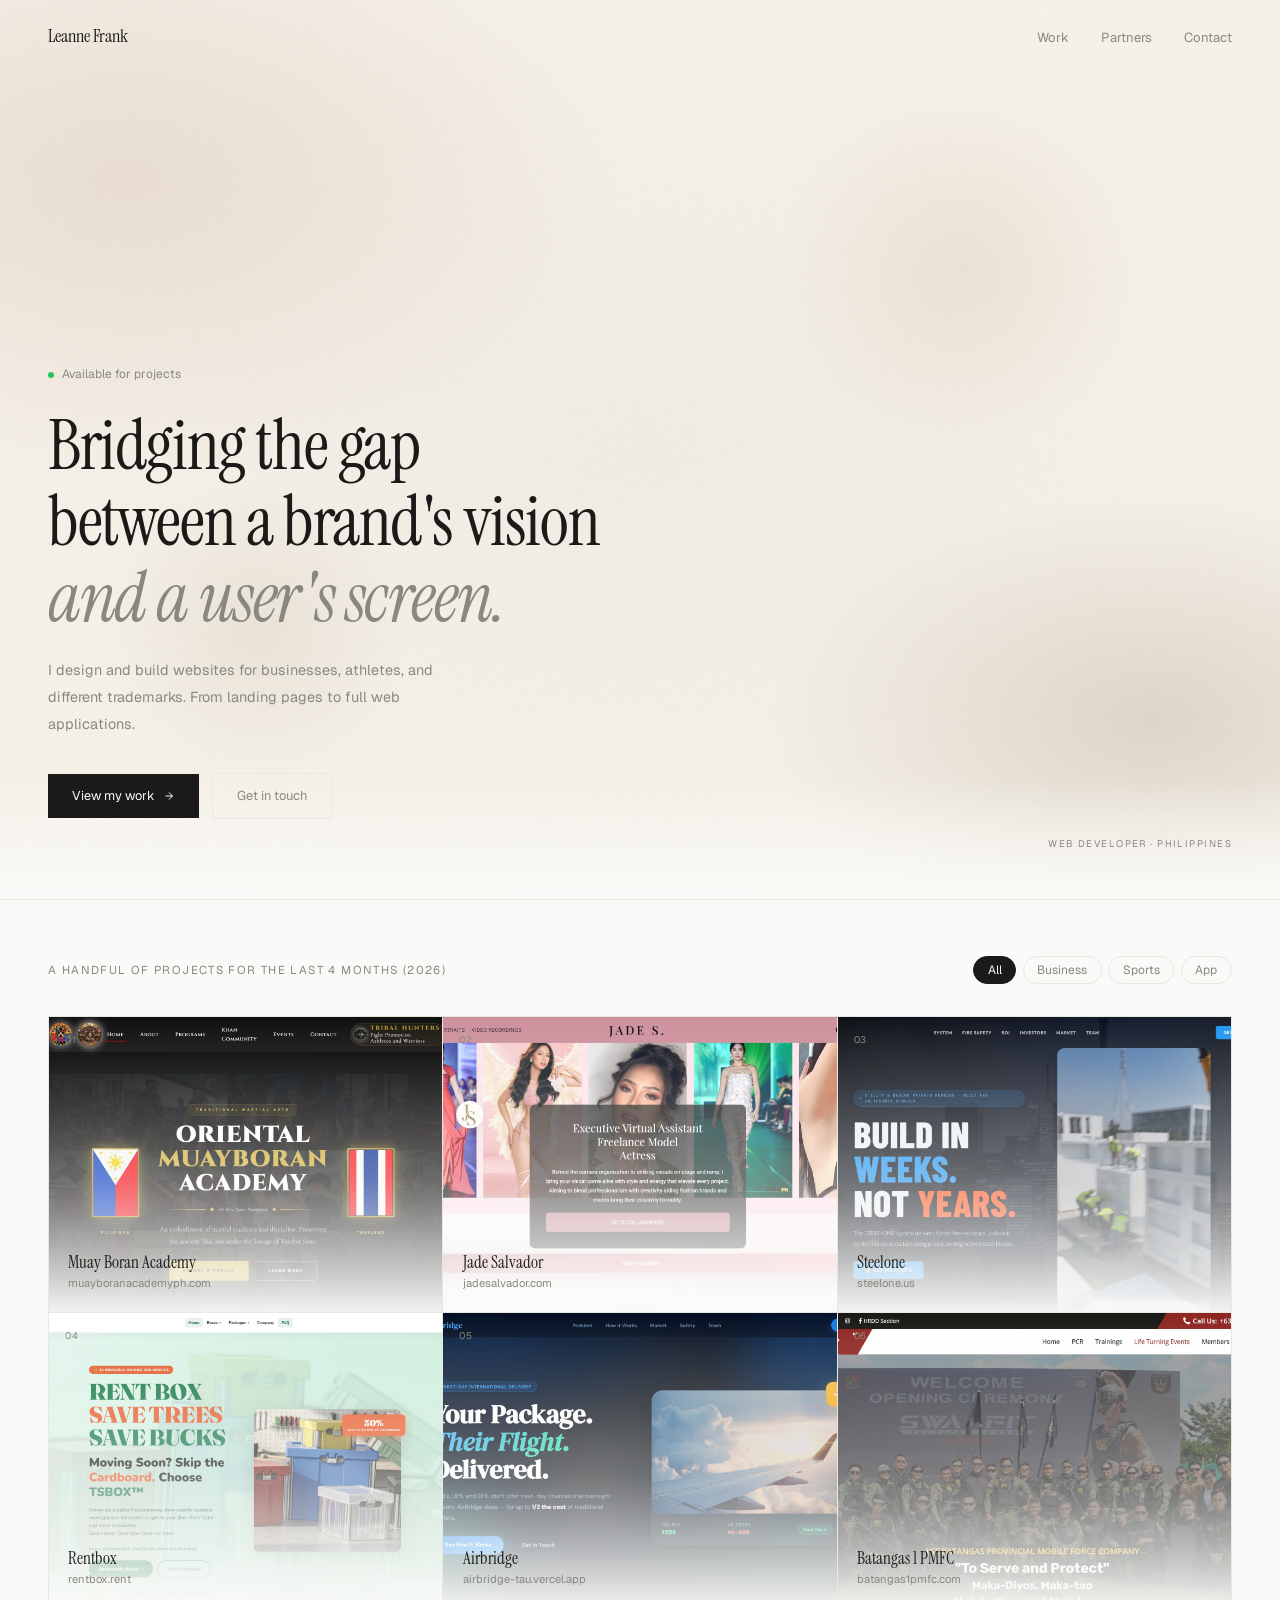
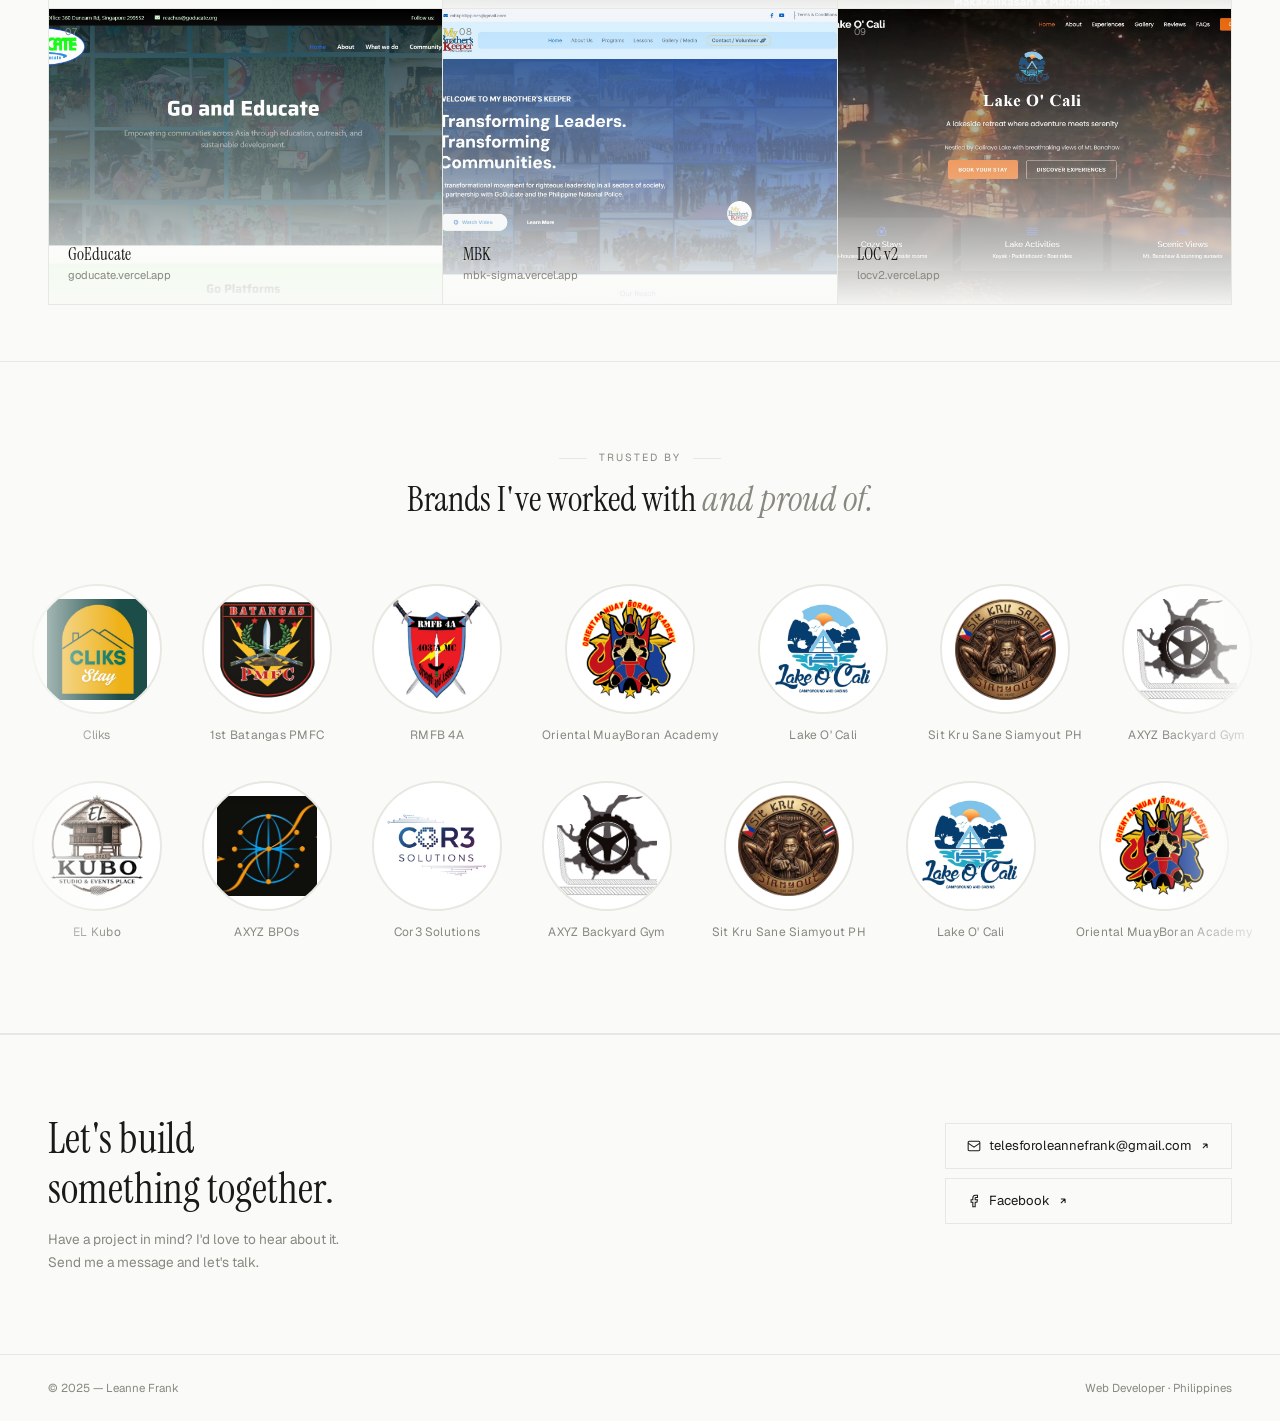
==== commit 2e3b9323: "ud" ====
--- a/index.html
+++ b/index.html
@@ -5,7 +5,9 @@
     <meta charset="UTF-8">
     <meta name="viewport" content="width=device-width, initial-scale=1.0">
     <title>Leanne Frank — Web Developer</title>
-    <link href="https://fonts.googleapis.com/css2?family=Instrument+Serif:ital@0;1&family=Geist:wght@300;400;500&display=swap" rel="stylesheet">
+    <link
+        href="https://fonts.googleapis.com/css2?family=Instrument+Serif:ital@0;1&family=Geist:wght@300;400;500&display=swap"
+        rel="stylesheet">
     <style>
         :root {
             --bg: #fafaf8;
@@ -16,8 +18,17 @@
             --accent: #2563eb;
         }
 
-        *, *::before, *::after { box-sizing: border-box; margin: 0; padding: 0; }
-        html { scroll-behavior: smooth; }
+        *,
+        *::before,
+        *::after {
+            box-sizing: border-box;
+            margin: 0;
+            padding: 0;
+        }
+
+        html {
+            scroll-behavior: smooth;
+        }
 
         body {
             font-family: 'Geist', sans-serif;
@@ -29,31 +40,54 @@
 
         /* NAV */
         nav {
-            display: flex; align-items: center; justify-content: space-between;
+            display: flex;
+            align-items: center;
+            justify-content: space-between;
             padding: 1.4rem 3rem;
-            position: absolute; top: 0; left: 0; right: 0;
+            position: absolute;
+            top: 0;
+            left: 0;
+            right: 0;
             z-index: 100;
         }
+
         .nav-name {
             font-family: 'Instrument Serif', serif;
-            font-size: 1.15rem; color: var(--text);
-        }
-        .nav-links { display: flex; gap: 2rem; }
+            font-size: 1.15rem;
+            color: var(--text);
+        }
+
+        .nav-links {
+            display: flex;
+            gap: 2rem;
+        }
+
         .nav-links a {
-            font-size: 0.82rem; color: var(--muted);
-            text-decoration: none; transition: color 0.2s;
-        }
-        .nav-links a:hover { color: var(--text); }
+            font-size: 0.82rem;
+            color: var(--muted);
+            text-decoration: none;
+            transition: color 0.2s;
+        }
+
+        .nav-links a:hover {
+            color: var(--text);
+        }
 
         /* HERO */
         .hero {
-            position: relative; min-height: 100vh;
-            display: flex; flex-direction: column; justify-content: flex-end;
-            padding: 0 3rem 5rem; overflow: hidden;
+            position: relative;
+            min-height: 100vh;
+            display: flex;
+            flex-direction: column;
+            justify-content: flex-end;
+            padding: 0 3rem 5rem;
+            overflow: hidden;
             border-bottom: 1px solid var(--border);
         }
+
         .hero-bg {
-            position: absolute; inset: 0;
+            position: absolute;
+            inset: 0;
             background:
                 radial-gradient(ellipse 70% 60% at 10% 20%, #e8ddd0 0%, transparent 55%),
                 radial-gradient(ellipse 60% 50% at 90% 80%, #ddd5c8 0%, transparent 50%),
@@ -61,136 +95,317 @@
                 #f5f0e8;
             z-index: 0;
         }
+
         .hero-bg::before {
             content: '';
-            position: absolute; inset: 0;
+            position: absolute;
+            inset: 0;
             background-image: url("data:image/svg+xml,%3Csvg viewBox='0 0 200 200' xmlns='http://www.w3.org/2000/svg'%3E%3Cfilter id='n'%3E%3CfeTurbulence type='fractalNoise' baseFrequency='0.75' numOctaves='4' stitchTiles='stitch'/%3E%3C/filter%3E%3Crect width='100%25' height='100%25' filter='url(%23n)' opacity='0.035'/%3E%3C/svg%3E");
             opacity: 0.6;
         }
+
         .hero-bg::after {
             content: '';
-            position: absolute; inset: 0;
+            position: absolute;
+            inset: 0;
             background:
-                radial-gradient(circle 300px at 75% 30%, rgba(210,185,155,0.25) 0%, transparent 60%),
-                radial-gradient(circle 250px at 20% 70%, rgba(195,175,148,0.2) 0%, transparent 60%);
+                radial-gradient(circle 300px at 75% 30%, rgba(210, 185, 155, 0.25) 0%, transparent 60%),
+                radial-gradient(circle 250px at 20% 70%, rgba(195, 175, 148, 0.2) 0%, transparent 60%);
             animation: warmDrift 14s ease-in-out infinite alternate;
         }
+
         @keyframes warmDrift {
-            from { transform: translate(0,0); }
-            to   { transform: translate(15px,-10px); }
-        }
+            from {
+                transform: translate(0, 0);
+            }
+
+            to {
+                transform: translate(15px, -10px);
+            }
+        }
+
         .hero-fade {
-            position: absolute; bottom: 0; left: 0; right: 0;
+            position: absolute;
+            bottom: 0;
+            left: 0;
+            right: 0;
             height: 120px;
             background: linear-gradient(to bottom, transparent, var(--bg));
-            z-index: 1; pointer-events: none;
-        }
-        .hero-content { position: relative; z-index: 2; max-width: 680px; }
+            z-index: 1;
+            pointer-events: none;
+        }
+
+        .hero-content {
+            position: relative;
+            z-index: 2;
+            max-width: 680px;
+        }
+
         .hero-eyebrow {
-            display: inline-flex; align-items: center; gap: 0.5rem;
-            font-size: 0.75rem; color: var(--muted); margin-bottom: 1.4rem;
-        }
+            display: inline-flex;
+            align-items: center;
+            gap: 0.5rem;
+            font-size: 0.75rem;
+            color: var(--muted);
+            margin-bottom: 1.4rem;
+        }
+
         .dot {
-            width: 6px; height: 6px; border-radius: 50%;
-            background: #22c55e; animation: blink 2.5s ease infinite;
-        }
-        @keyframes blink { 0%,100%{opacity:1} 50%{opacity:0.3} }
+            width: 6px;
+            height: 6px;
+            border-radius: 50%;
+            background: #22c55e;
+            animation: blink 2.5s ease infinite;
+        }
+
+        @keyframes blink {
+
+            0%,
+            100% {
+                opacity: 1
+            }
+
+            50% {
+                opacity: 0.3
+            }
+        }
+
         .hero h1 {
             font-family: 'Instrument Serif', serif;
             font-size: clamp(2.8rem, 5.5vw, 5rem);
-            font-weight: 400; line-height: 1.08;
-            letter-spacing: -0.02em; color: var(--text); margin-bottom: 1.4rem;
-        }
-        .hero h1 em { font-style: italic; color: var(--muted); }
+            font-weight: 400;
+            line-height: 1.08;
+            letter-spacing: -0.02em;
+            color: var(--text);
+            margin-bottom: 1.4rem;
+        }
+
+        .hero h1 em {
+            font-style: italic;
+            color: var(--muted);
+        }
+
         .hero-desc {
-            font-size: 0.9rem; color: var(--muted);
-            max-width: 400px; line-height: 1.85; margin-bottom: 2.2rem;
-        }
-        .hero-actions { display: flex; align-items: center; gap: 0.8rem; flex-wrap: wrap; }
+            font-size: 0.9rem;
+            color: var(--muted);
+            max-width: 400px;
+            line-height: 1.85;
+            margin-bottom: 2.2rem;
+        }
+
+        .hero-actions {
+            display: flex;
+            align-items: center;
+            gap: 0.8rem;
+            flex-wrap: wrap;
+        }
+
         .hero-btn {
-            display: inline-flex; align-items: center; gap: 0.5rem;
-            font-size: 0.8rem; text-decoration: none;
-            padding: 0.75rem 1.5rem; transition: all 0.2s;
+            display: inline-flex;
+            align-items: center;
+            gap: 0.5rem;
+            font-size: 0.8rem;
+            text-decoration: none;
+            padding: 0.75rem 1.5rem;
+            transition: all 0.2s;
             font-family: 'Geist', sans-serif;
         }
-        .hero-btn.primary { background: var(--text); color: var(--bg); }
-        .hero-btn.primary:hover { background: #2a2a26; }
-        .hero-btn.secondary { color: var(--muted); border: 1px solid var(--border); }
-        .hero-btn.secondary:hover { border-color: var(--text); color: var(--text); }
+
+        .hero-btn.primary {
+            background: var(--text);
+            color: var(--bg);
+        }
+
+        .hero-btn.primary:hover {
+            background: #2a2a26;
+        }
+
+        .hero-btn.secondary {
+            color: var(--muted);
+            border: 1px solid var(--border);
+        }
+
+        .hero-btn.secondary:hover {
+            border-color: var(--text);
+            color: var(--text);
+        }
+
         .hero-corner {
-            position: absolute; bottom: 3rem; right: 3rem; z-index: 2;
-            display: flex; flex-direction: column; align-items: flex-end; gap: 0.4rem;
-        }
+            position: absolute;
+            bottom: 3rem;
+            right: 3rem;
+            z-index: 2;
+            display: flex;
+            flex-direction: column;
+            align-items: flex-end;
+            gap: 0.4rem;
+        }
+
         .hero-corner span {
-            font-size: 0.6rem; letter-spacing: 0.15em; text-transform: uppercase; color: var(--muted);
+            font-size: 0.6rem;
+            letter-spacing: 0.15em;
+            text-transform: uppercase;
+            color: var(--muted);
         }
 
         /* SECTION */
-        .section { padding: 3.5rem 3rem; }
+        .section {
+            padding: 3.5rem 3rem;
+        }
+
         .section-header {
-            display: flex; align-items: center; justify-content: space-between;
+            display: flex;
+            align-items: center;
+            justify-content: space-between;
             margin-bottom: 2rem;
         }
+
         .section-title {
-            font-size: 0.72rem; letter-spacing: 0.12em;
-            text-transform: uppercase; color: var(--muted);
-        }
-        .filters { display: flex; gap: 0.4rem; }
+            font-size: 0.72rem;
+            letter-spacing: 0.12em;
+            text-transform: uppercase;
+            color: var(--muted);
+        }
+
+        .filters {
+            display: flex;
+            gap: 0.4rem;
+        }
+
         .filter-btn {
-            padding: 0.32rem 0.85rem; border: 1px solid var(--border);
-            background: transparent; color: var(--muted);
-            font-family: 'Geist', sans-serif; font-size: 0.75rem;
-            border-radius: 100px; cursor: pointer; transition: all 0.18s;
-        }
-        .filter-btn:hover { border-color: var(--text); color: var(--text); }
-        .filter-btn.active { background: var(--text); border-color: var(--text); color: var(--bg); }
+            padding: 0.32rem 0.85rem;
+            border: 1px solid var(--border);
+            background: transparent;
+            color: var(--muted);
+            font-family: 'Geist', sans-serif;
+            font-size: 0.75rem;
+            border-radius: 100px;
+            cursor: pointer;
+            transition: all 0.18s;
+        }
+
+        .filter-btn:hover {
+            border-color: var(--text);
+            color: var(--text);
+        }
+
+        .filter-btn.active {
+            background: var(--text);
+            border-color: var(--text);
+            color: var(--bg);
+        }
 
         /* GRID */
         .grid {
-            display: grid; grid-template-columns: repeat(3, 1fr);
-            gap: 1px; background: var(--border); border: 1px solid var(--border);
-        }
+            display: grid;
+            grid-template-columns: repeat(3, 1fr);
+            gap: 1px;
+            background: var(--border);
+            border: 1px solid var(--border);
+        }
+
         .card {
-            background: var(--bg); position: relative; overflow: hidden;
-            aspect-ratio: 4/3; display: block; text-decoration: none; color: inherit;
-        }
+            background: var(--bg);
+            position: relative;
+            overflow: hidden;
+            aspect-ratio: 4/3;
+            display: block;
+            text-decoration: none;
+            color: inherit;
+        }
+
         .card-img {
-            position: absolute; inset: 0; width: 100%; height: 100%;
-            object-fit: cover; object-position: top;
+            position: absolute;
+            inset: 0;
+            width: 100%;
+            height: 100%;
+            object-fit: cover;
+            object-position: top;
             transition: transform 0.5s ease, opacity 0.3s ease;
         }
-        .card:hover .card-img { transform: scale(1.03); opacity: 0.5; }
+
+        .card:hover .card-img {
+            transform: scale(1.03);
+            opacity: 0.5;
+        }
+
         .card-info {
-            position: absolute; inset: 0;
-            display: flex; flex-direction: column; justify-content: flex-end;
+            position: absolute;
+            inset: 0;
+            display: flex;
+            flex-direction: column;
+            justify-content: flex-end;
             padding: 1.2rem;
-            background: linear-gradient(to top, rgba(250,250,248,0.97) 0%, rgba(250,250,248,0.4) 45%, transparent 100%);
-        }
+            background: linear-gradient(to top, rgba(250, 250, 248, 0.97) 0%, rgba(250, 250, 248, 0.4) 45%, transparent 100%);
+        }
+
         .card-num {
-            position: absolute; top: 0.9rem; left: 1rem;
-            font-size: 0.6rem; color: var(--muted); letter-spacing: 0.08em;
-        }
+            position: absolute;
+            top: 0.9rem;
+            left: 1rem;
+            font-size: 0.6rem;
+            color: var(--muted);
+            letter-spacing: 0.08em;
+        }
+
         .card-tag {
-            position: absolute; top: 0.8rem; right: 0.9rem;
-            font-size: 0.6rem; letter-spacing: 0.08em; text-transform: uppercase;
-            color: var(--muted); background: rgba(250,250,248,0.9);
-            border: 1px solid var(--border); padding: 0.18rem 0.5rem;
-            border-radius: 100px; opacity: 0; transform: translateY(-3px); transition: all 0.2s;
-        }
-        .card:hover .card-tag { opacity: 1; transform: translateY(0); }
+            position: absolute;
+            top: 0.8rem;
+            right: 0.9rem;
+            font-size: 0.6rem;
+            letter-spacing: 0.08em;
+            text-transform: uppercase;
+            color: var(--muted);
+            background: rgba(250, 250, 248, 0.9);
+            border: 1px solid var(--border);
+            padding: 0.18rem 0.5rem;
+            border-radius: 100px;
+            opacity: 0;
+            transform: translateY(-3px);
+            transition: all 0.2s;
+        }
+
+        .card:hover .card-tag {
+            opacity: 1;
+            transform: translateY(0);
+        }
+
         .card-title {
             font-family: 'Instrument Serif', serif;
-            font-size: 1.05rem; font-weight: 400; margin-bottom: 0.2rem;
-            transform: translateY(4px); transition: transform 0.25s;
-        }
-        .card:hover .card-title { transform: translateY(0); }
+            font-size: 1.05rem;
+            font-weight: 400;
+            margin-bottom: 0.2rem;
+            transform: translateY(4px);
+            transition: transform 0.25s;
+        }
+
+        .card:hover .card-title {
+            transform: translateY(0);
+        }
+
         .card-url {
-            font-size: 0.7rem; color: var(--muted);
-            display: inline-flex; align-items: center; gap: 0.3rem; transition: color 0.2s;
-        }
-        .card:hover .card-url { color: var(--accent); }
-        .card-url svg { opacity: 0; transform: translate(-2px,2px); transition: all 0.2s; }
-        .card:hover .card-url svg { opacity: 1; transform: translate(0,0); }
+            font-size: 0.7rem;
+            color: var(--muted);
+            display: inline-flex;
+            align-items: center;
+            gap: 0.3rem;
+            transition: color 0.2s;
+        }
+
+        .card:hover .card-url {
+            color: var(--accent);
+        }
+
+        .card-url svg {
+            opacity: 0;
+            transform: translate(-2px, 2px);
+            transition: all 0.2s;
+        }
+
+        .card:hover .card-url svg {
+            opacity: 1;
+            transform: translate(0, 0);
+        }
 
         /* ═══════════════════════════════════════
            PARTNERS — circular logos, name below
@@ -204,43 +419,110 @@
         }
 
         .partners-heading {
-            text-align: center; padding: 0 3rem; margin-bottom: 3.5rem;
-        }
+            text-align: center;
+            padding: 0 3rem;
+            margin-bottom: 3.5rem;
+        }
+
         .partners-label {
-            display: inline-flex; align-items: center; gap: 0.7rem;
-            font-size: 0.65rem; letter-spacing: 0.2em; text-transform: uppercase;
-            color: var(--muted); margin-bottom: 0.7rem;
-        }
-        .partners-label::before, .partners-label::after {
-            content: ''; width: 28px; height: 1px; background: var(--border);
-        }
+            display: inline-flex;
+            align-items: center;
+            gap: 0.7rem;
+            font-size: 0.65rem;
+            letter-spacing: 0.2em;
+            text-transform: uppercase;
+            color: var(--muted);
+            margin-bottom: 0.7rem;
+        }
+
+        .partners-label::before,
+        .partners-label::after {
+            content: '';
+            width: 28px;
+            height: 1px;
+            background: var(--border);
+        }
+
         .partners-title {
             font-family: 'Instrument Serif', serif;
             font-size: clamp(1.6rem, 3vw, 2.2rem);
-            font-weight: 400; color: var(--text); line-height: 1.2;
-        }
-        .partners-title em { font-style: italic; color: var(--muted); }
+            font-weight: 400;
+            color: var(--text);
+            line-height: 1.2;
+        }
+
+        .partners-title em {
+            font-style: italic;
+            color: var(--muted);
+        }
 
         /* Marquee rows */
         .marquee-wrap {
-            overflow: hidden; position: relative; margin-bottom: 1.2rem;
-        }
-        .marquee-wrap::before, .marquee-wrap::after {
-            content: ''; position: absolute; top: 0; bottom: 0; width: 120px;
-            z-index: 2; pointer-events: none;
-        }
-        .marquee-wrap::before { left: 0; background: linear-gradient(to right, var(--bg), transparent); }
-        .marquee-wrap::after  { right: 0; background: linear-gradient(to left, var(--bg), transparent); }
+            overflow: hidden;
+            position: relative;
+            margin-bottom: 1.2rem;
+        }
+
+        .marquee-wrap::before,
+        .marquee-wrap::after {
+            content: '';
+            position: absolute;
+            top: 0;
+            bottom: 0;
+            width: 120px;
+            z-index: 2;
+            pointer-events: none;
+        }
+
+        .marquee-wrap::before {
+            left: 0;
+            background: linear-gradient(to right, var(--bg), transparent);
+        }
+
+        .marquee-wrap::after {
+            right: 0;
+            background: linear-gradient(to left, var(--bg), transparent);
+        }
 
         .marquee {
-            display: flex; align-items: flex-start; gap: 2.5rem;
-            width: max-content; padding: 0.5rem 2rem;
-        }
-        .marquee.left  { animation: slideLeft  35s linear infinite; }
-        .marquee.right { animation: slideRight 35s linear infinite; }
-        @keyframes slideLeft  { from{transform:translateX(0)} to{transform:translateX(-50%)} }
-        @keyframes slideRight { from{transform:translateX(-50%)} to{transform:translateX(0)} }
-        .marquee:hover { animation-play-state: paused; }
+            display: flex;
+            align-items: flex-start;
+            gap: 2.5rem;
+            width: max-content;
+            padding: 0.5rem 2rem;
+        }
+
+        .marquee.left {
+            animation: slideLeft 35s linear infinite;
+        }
+
+        .marquee.right {
+            animation: slideRight 35s linear infinite;
+        }
+
+        @keyframes slideLeft {
+            from {
+                transform: translateX(0)
+            }
+
+            to {
+                transform: translateX(-50%)
+            }
+        }
+
+        @keyframes slideRight {
+            from {
+                transform: translateX(-50%)
+            }
+
+            to {
+                transform: translateX(0)
+            }
+        }
+
+        .marquee:hover {
+            animation-play-state: paused;
+        }
 
         /* Circular partner item */
         .partner {
@@ -278,6 +560,7 @@
             filter: grayscale(0%) opacity(1);
             transition: transform 0.3s;
         }
+
         .partner:hover .partner-circle img {
             transform: scale(1.06);
         }
@@ -289,375 +572,535 @@
             text-align: center;
             transition: color 0.3s;
         }
-        .partner:hover .partner-name { color: var(--text); }
+
+        .partner:hover .partner-name {
+            color: var(--text);
+        }
 
         /* CONTACT */
         .contact-section {
             padding: 5rem 3rem;
             border-top: 1px solid var(--border);
-            display: flex; align-items: flex-start; justify-content: space-between;
-            gap: 3rem; flex-wrap: wrap;
-        }
+            display: flex;
+            align-items: flex-start;
+            justify-content: space-between;
+            gap: 3rem;
+            flex-wrap: wrap;
+        }
+
         .contact-left h2 {
             font-family: 'Instrument Serif', serif;
             font-size: clamp(1.8rem, 3.5vw, 2.6rem);
-            font-weight: 400; line-height: 1.2; margin-bottom: 0.8rem;
-        }
-        .contact-left p { font-size: 0.85rem; color: var(--muted); max-width: 320px; line-height: 1.7; }
-        .contact-right { display: flex; flex-direction: column; gap: 0.6rem; padding-top: 0.5rem; }
+            font-weight: 400;
+            line-height: 1.2;
+            margin-bottom: 0.8rem;
+        }
+
+        .contact-left p {
+            font-size: 0.85rem;
+            color: var(--muted);
+            max-width: 320px;
+            line-height: 1.7;
+        }
+
+        .contact-right {
+            display: flex;
+            flex-direction: column;
+            gap: 0.6rem;
+            padding-top: 0.5rem;
+        }
+
         .contact-link {
-            display: inline-flex; align-items: center; gap: 0.5rem;
-            font-size: 0.82rem; color: var(--text); text-decoration: none;
-            padding: 0.7rem 1.3rem; border: 1px solid var(--border); transition: all 0.2s;
-        }
-        .contact-link:hover { background: var(--text); color: var(--bg); border-color: var(--text); }
-        .contact-link svg { transition: transform 0.2s; }
-        .contact-link:hover svg { transform: translate(2px,-2px); }
+            display: inline-flex;
+            align-items: center;
+            gap: 0.5rem;
+            font-size: 0.82rem;
+            color: var(--text);
+            text-decoration: none;
+            padding: 0.7rem 1.3rem;
+            border: 1px solid var(--border);
+            transition: all 0.2s;
+        }
+
+        .contact-link:hover {
+            background: var(--text);
+            color: var(--bg);
+            border-color: var(--text);
+        }
+
+        .contact-link svg {
+            transition: transform 0.2s;
+        }
+
+        .contact-link:hover svg {
+            transform: translate(2px, -2px);
+        }
 
         /* FOOTER */
         footer {
             border-top: 1px solid var(--border);
             padding: 1.5rem 3rem;
-            display: flex; justify-content: space-between; align-items: center;
-            font-size: 0.72rem; color: var(--muted); flex-wrap: wrap; gap: 0.5rem;
+            display: flex;
+            justify-content: space-between;
+            align-items: center;
+            font-size: 0.72rem;
+            color: var(--muted);
+            flex-wrap: wrap;
+            gap: 0.5rem;
         }
 
         /* RESPONSIVE */
-        @media (max-width: 900px) { .grid { grid-template-columns: repeat(2,1fr); } }
+        @media (max-width: 900px) {
+            .grid {
+                grid-template-columns: repeat(2, 1fr);
+            }
+        }
+
         @media (max-width: 600px) {
-            nav { padding: 1.2rem 1.5rem; }
-            .hero { padding: 0 1.5rem 4rem; }
-            .section, .contact-section { padding-left: 1.5rem; padding-right: 1.5rem; }
-            .grid { grid-template-columns: 1fr; }
-            .filters { display: none; }
-            .contact-section { flex-direction: column; }
-            footer { flex-direction: column; padding: 1.5rem; }
-            .hero-corner { display: none; }
-            .partner-circle { width: 100px; height: 100px; }
+            nav {
+                padding: 1.2rem 1.5rem;
+            }
+
+            .hero {
+                padding: 0 1.5rem 4rem;
+            }
+
+            .section,
+            .contact-section {
+                padding-left: 1.5rem;
+                padding-right: 1.5rem;
+            }
+
+            .grid {
+                grid-template-columns: 1fr;
+            }
+
+            .filters {
+                display: none;
+            }
+
+            .contact-section {
+                flex-direction: column;
+            }
+
+            footer {
+                flex-direction: column;
+                padding: 1.5rem;
+            }
+
+            .hero-corner {
+                display: none;
+            }
+
+            .partner-circle {
+                width: 100px;
+                height: 100px;
+            }
         }
 
         /* Reveal */
-        .reveal { opacity: 0; transform: translateY(16px); transition: opacity 0.5s ease, transform 0.5s ease; }
-        .reveal.in { opacity: 1; transform: translateY(0); }
+        .reveal {
+            opacity: 0;
+            transform: translateY(16px);
+            transition: opacity 0.5s ease, transform 0.5s ease;
+        }
+
+        .reveal.in {
+            opacity: 1;
+            transform: translateY(0);
+        }
     </style>
 </head>
+
 <body>
 
-<!-- NAV -->
-<nav>
-    <div class="nav-name">Leanne Frank</div>
-    <div class="nav-links">
-        <a href="#work">Work</a>
-        <a href="#partners">Partners</a>
-        <a href="#contact">Contact</a>
-    </div>
-</nav>
-
-<!-- HERO -->
-<div class="hero">
-    <div class="hero-bg"></div>
-    <div class="hero-fade"></div>
-    <div class="hero-content">
-        <div class="hero-eyebrow"><span class="dot"></span> Available for projects</div>
-        <h1>Bridging the gap<br>between a brand's vision<br><em>and a user's screen.</em></h1>
-        <p class="hero-desc">I design and build websites for businesses, athletes, and different trademarks. From landing pages to full web applications.</p>
-        <div class="hero-actions">
-            <a class="hero-btn primary" href="#work">
-                View my work
-                <svg width="12" height="12" viewBox="0 0 24 24" fill="none" stroke="currentColor" stroke-width="2"><path d="M5 12h14M12 5l7 7-7 7"/></svg>
-            </a>
-            <a class="hero-btn secondary" href="#contact">Get in touch</a>
+    <!-- NAV -->
+    <nav>
+        <div class="nav-name">Leanne Frank</div>
+        <div class="nav-links">
+            <a href="#work">Work</a>
+            <a href="#partners">Partners</a>
+            <a href="#contact">Contact</a>
+        </div>
+    </nav>
+
+    <!-- HERO -->
+    <div class="hero">
+        <div class="hero-bg"></div>
+        <div class="hero-fade"></div>
+        <div class="hero-content">
+            <div class="hero-eyebrow"><span class="dot"></span> Available for projects</div>
+            <h1>Bridging the gap<br>between a brand's vision<br><em>and a user's screen.</em></h1>
+            <p class="hero-desc">I design and build websites for businesses, athletes, and different trademarks. From
+                landing pages to full web applications.</p>
+            <div class="hero-actions">
+                <a class="hero-btn primary" href="#work">
+                    View my work
+                    <svg width="12" height="12" viewBox="0 0 24 24" fill="none" stroke="currentColor" stroke-width="2">
+                        <path d="M5 12h14M12 5l7 7-7 7" />
+                    </svg>
+                </a>
+                <a class="hero-btn secondary" href="#contact">Get in touch</a>
+            </div>
+        </div>
+        <div class="hero-corner">
+            <span>Web Developer · Philippines</span>
         </div>
     </div>
-    <div class="hero-corner">
-        <span>Web Developer · Philippines</span>
-    </div>
-</div>
-
-<!-- WORK -->
-<div class="section" id="work">
-    <div class="section-header">
-        <span class="section-title">A handful of projects for the last 4 months (2026)</span>
-        <div class="filters">
-            <button class="filter-btn active" onclick="filter('all',this)">All</button>
-            <button class="filter-btn" onclick="filter('business',this)">Business</button>
-            <button class="filter-btn" onclick="filter('sports',this)">Sports</button>
-            <button class="filter-btn" onclick="filter('app',this)">App</button>
+
+    <!-- WORK -->
+    <div class="section" id="work">
+        <div class="section-header">
+            <span class="section-title">A handful of projects for the last 4 months (2026)</span>
+            <div class="filters">
+                <button class="filter-btn active" onclick="filter('all',this)">All</button>
+                <button class="filter-btn" onclick="filter('business',this)">Business</button>
+                <button class="filter-btn" onclick="filter('sports',this)">Sports</button>
+                <button class="filter-btn" onclick="filter('app',this)">App</button>
+            </div>
+        </div>
+        <div class="grid">
+            <a class="card reveal" data-cat="sports" href="https://muayboranacademyph.com" target="_blank">
+                <img class="card-img" src="img/muayboran.jpg" alt="Muay Boran Academy">
+                <div class="card-info">
+                    <span class="card-num">01</span><span class="card-tag">Sports</span>
+                    <div class="card-title">Muay Boran Academy</div>
+                    <span class="card-url">muayboranacademyph.com <svg width="10" height="10" viewBox="0 0 24 24"
+                            fill="none" stroke="currentColor" stroke-width="2.5">
+                            <path d="M7 17L17 7M17 7H7M17 7v10" />
+                        </svg></span>
+                </div>
+            </a>
+            <a class="card reveal" data-cat="business" href="https://jadesalvador.com" target="_blank">
+                <img class="card-img" src="img/jadesalvador.jpg" alt="Jade Salvador">
+                <div class="card-info">
+                    <span class="card-num">02</span><span class="card-tag">Personal</span>
+                    <div class="card-title">Jade Salvador</div>
+                    <span class="card-url">jadesalvador.com <svg width="10" height="10" viewBox="0 0 24 24" fill="none"
+                            stroke="currentColor" stroke-width="2.5">
+                            <path d="M7 17L17 7M17 7H7M17 7v10" />
+                        </svg></span>
+                </div>
+            </a>
+            <a class="card reveal" data-cat="business" href="https://steelone.us" target="_blank">
+                <img class="card-img" src="img/steelone.jpg" alt="Steelone">
+                <div class="card-info">
+                    <span class="card-num">03</span><span class="card-tag">Business</span>
+                    <div class="card-title">Steelone</div>
+                    <span class="card-url">steelone.us <svg width="10" height="10" viewBox="0 0 24 24" fill="none"
+                            stroke="currentColor" stroke-width="2.5">
+                            <path d="M7 17L17 7M17 7H7M17 7v10" />
+                        </svg></span>
+                </div>
+            </a>
+            <a class="card reveal" data-cat="business" href="https://rentbox.rent" target="_blank">
+                <img class="card-img" src="img/rentbox.jpg" alt="Rentbox">
+                <div class="card-info">
+                    <span class="card-num">04</span><span class="card-tag">Business</span>
+                    <div class="card-title">Rentbox</div>
+                    <span class="card-url">rentbox.rent <svg width="10" height="10" viewBox="0 0 24 24" fill="none"
+                            stroke="currentColor" stroke-width="2.5">
+                            <path d="M7 17L17 7M17 7H7M17 7v10" />
+                        </svg></span>
+                </div>
+            </a>
+            <a class="card reveal" data-cat="business" href="https://airbridge-tau.vercel.app/" target="_blank">
+                <img class="card-img" src="img/airbridge.jpg" alt="Airbridge">
+                <div class="card-info">
+                    <span class="card-num">05</span><span class="card-tag">Business</span>
+                    <div class="card-title">Airbridge</div>
+                    <span class="card-url">airbridge-tau.vercel.app <svg width="10" height="10" viewBox="0 0 24 24"
+                            fill="none" stroke="currentColor" stroke-width="2.5">
+                            <path d="M7 17L17 7M17 7H7M17 7v10" />
+                        </svg></span>
+                </div>
+            </a>
+            <a class="card reveal" data-cat="sports" href="https://www.batangas1pmfc.com/" target="_blank">
+                <img class="card-img" src="img/batangas1pmfc.jpg" alt="Batangas 1 PMFC">
+                <div class="card-info">
+                    <span class="card-num">06</span><span class="card-tag">Sports</span>
+                    <div class="card-title">Batangas 1 PMFC</div>
+                    <span class="card-url">batangas1pmfc.com <svg width="10" height="10" viewBox="0 0 24 24" fill="none"
+                            stroke="currentColor" stroke-width="2.5">
+                            <path d="M7 17L17 7M17 7H7M17 7v10" />
+                        </svg></span>
+                </div>
+            </a>
+            <a class="card reveal" data-cat="app" href="https://goducate.vercel.app/" target="_blank">
+                <img class="card-img" src="img/goducate.jpg" alt="GoEducate">
+                <div class="card-info">
+                    <span class="card-num">07</span><span class="card-tag">App</span>
+                    <div class="card-title">GoEducate</div>
+                    <span class="card-url">goducate.vercel.app <svg width="10" height="10" viewBox="0 0 24 24"
+                            fill="none" stroke="currentColor" stroke-width="2.5">
+                            <path d="M7 17L17 7M17 7H7M17 7v10" />
+                        </svg></span>
+                </div>
+            </a>
+            <a class="card reveal" data-cat="app" href="https://mbk-sigma.vercel.app/" target="_blank">
+                <img class="card-img" src="img/mbk.jpg" alt="MBK">
+                <div class="card-info">
+                    <span class="card-num">08</span><span class="card-tag">App</span>
+                    <div class="card-title">MBK</div>
+                    <span class="card-url">mbk-sigma.vercel.app <svg width="10" height="10" viewBox="0 0 24 24"
+                            fill="none" stroke="currentColor" stroke-width="2.5">
+                            <path d="M7 17L17 7M17 7H7M17 7v10" />
+                        </svg></span>
+                </div>
+            </a>
+            <a class="card reveal" data-cat="app" href="https://locv2.vercel.app/" target="_blank">
+                <img class="card-img" src="img/locv2.jpg" alt="LOC v2">
+                <div class="card-info">
+                    <span class="card-num">09</span><span class="card-tag">App</span>
+                    <div class="card-title">LOC v2</div>
+                    <span class="card-url">locv2.vercel.app <svg width="10" height="10" viewBox="0 0 24 24" fill="none"
+                            stroke="currentColor" stroke-width="2.5">
+                            <path d="M7 17L17 7M17 7H7M17 7v10" />
+                        </svg></span>
+                </div>
+            </a>
         </div>
     </div>
-    <div class="grid">
-        <a class="card reveal" data-cat="sports" href="https://muayboranacademyph.com" target="_blank">
-            <img class="card-img" src="img/muayboran.jpg" alt="Muay Boran Academy">
-            <div class="card-info">
-                <span class="card-num">01</span><span class="card-tag">Sports</span>
-                <div class="card-title">Muay Boran Academy</div>
-                <span class="card-url">muayboranacademyph.com <svg width="10" height="10" viewBox="0 0 24 24" fill="none" stroke="currentColor" stroke-width="2.5"><path d="M7 17L17 7M17 7H7M17 7v10"/></svg></span>
+
+    <!-- PARTNERS -->
+    <div class="partners-section" id="partners">
+        <div class="partners-heading">
+            <div class="partners-label">Trusted by</div>
+            <div class="partners-title">Brands I've worked with <em>and proud of.</em></div>
+        </div>
+
+        <!-- Row 1 — scrolls left -->
+        <div class="marquee-wrap">
+            <div class="marquee left">
+                <div class="partner">
+                    <div class="partner-circle"><img src="img/1.png" alt="Cliks"></div>
+                    <span class="partner-name">Cliks</span>
+                </div>
+                <div class="partner">
+                    <div class="partner-circle"><img src="img/2.png" alt="1st Batangas PMFC"></div>
+                    <span class="partner-name">1st Batangas PMFC</span>
+                </div>
+                <div class="partner">
+                    <div class="partner-circle"><img src="img/3.png" alt="RMFB 4A"></div>
+                    <span class="partner-name">RMFB 4A</span>
+                </div>
+                <div class="partner">
+                    <div class="partner-circle"><img src="img/4.png" alt="Oriental MuayBoran Academy"></div>
+                    <span class="partner-name">Oriental MuayBoran Academy</span>
+                </div>
+                <div class="partner">
+                    <div class="partner-circle"><img src="img/5.png" alt="Lake O' Cali"></div>
+                    <span class="partner-name">Lake O' Cali</span>
+                </div>
+                <div class="partner">
+                    <div class="partner-circle"><img src="img/6.png" alt="Sit Kru Sane Siamyout"></div>
+                    <span class="partner-name">Sit Kru Sane Siamyout PH</span>
+                </div>
+                <div class="partner">
+                    <div class="partner-circle"><img src="img/7.png" alt="AXYZ Backyard Gym"></div>
+                    <span class="partner-name">AXYZ Backyard Gym</span>
+                </div>
+                <div class="partner">
+                    <div class="partner-circle"><img src="img/cor3.png" alt="Cor3 Solutions"></div>
+                    <span class="partner-name">Cor3 Solutions</span>
+                </div>
+                <div class="partner">
+                    <div class="partner-circle"><img src="img/8.png" alt="AXYZ BPOs"></div>
+                    <span class="partner-name">AXYZ BPOs</span>
+                </div>
+                <div class="partner">
+                    <div class="partner-circle"><img src="img/9.png" alt="EL Kubo"></div>
+                    <span class="partner-name">EL Kubo</span>
+                </div>
+                <!-- duplicate -->
+                <div class="partner">
+                    <div class="partner-circle"><img src="img/1.png" alt="Cliks"></div>
+                    <span class="partner-name">Cliks</span>
+                </div>
+                <div class="partner">
+                    <div class="partner-circle"><img src="img/9.png" alt="EL Kubo"></div>
+                    <span class="partner-name">EL Kubo</span>
+                </div>
+                <div class="partner">
+                    <div class="partner-circle"><img src="img/8.png" alt="AXYZ BPOs"></div>
+                    <span class="partner-name">AXYZ BPOs</span>
+                </div>
+                <div class="partner">
+                    <div class="partner-circle"><img src="img/cor3.png" alt="Cor3 Solutions"></div>
+                    <span class="partner-name">Cor3 Solutions</span>
+                </div>
+                <div class="partner">
+                    <div class="partner-circle"><img src="img/7.png" alt="AXYZ Backyard Gym"></div>
+                    <span class="partner-name">AXYZ Backyard Gym</span>
+                </div>
+                <div class="partner">
+                    <div class="partner-circle"><img src="img/6.png" alt="Sit Kru Sane Siamyout"></div>
+                    <span class="partner-name">Sit Kru Sane Siamyout PH</span>
+                </div>
+                <div class="partner">
+                    <div class="partner-circle"><img src="img/5.png" alt="Lake O' Cali"></div>
+                    <span class="partner-name">Lake O' Cali</span>
+                </div>
+                <div class="partner">
+                    <div class="partner-circle"><img src="img/4.png" alt="Oriental MuayBoran Academy"></div>
+                    <span class="partner-name">Oriental MuayBoran Academy</span>
+                </div>
+                <div class="partner">
+                    <div class="partner-circle"><img src="img/3.png" alt="RMFB 4A"></div>
+                    <span class="partner-name">RMFB 4A</span>
+                </div>
+                <div class="partner">
+                    <div class="partner-circle"><img src="img/2.png" alt="1st Batangas PMFC"></div>
+                    <span class="partner-name">1st Batangas PMFC</span>
+                </div> 
             </div>
-        </a>
-        <a class="card reveal" data-cat="business" href="https://jadesalvador.com" target="_blank">
-            <img class="card-img" src="img/jadesalvador.jpg" alt="Jade Salvador">
-            <div class="card-info">
-                <span class="card-num">02</span><span class="card-tag">Personal</span>
-                <div class="card-title">Jade Salvador</div>
-                <span class="card-url">jadesalvador.com <svg width="10" height="10" viewBox="0 0 24 24" fill="none" stroke="currentColor" stroke-width="2.5"><path d="M7 17L17 7M17 7H7M17 7v10"/></svg></span>
-            </div>
-        </a>
-        <a class="card reveal" data-cat="business" href="https://steelone.us" target="_blank">
-            <img class="card-img" src="img/steelone.jpg" alt="Steelone">
-            <div class="card-info">
-                <span class="card-num">03</span><span class="card-tag">Business</span>
-                <div class="card-title">Steelone</div>
-                <span class="card-url">steelone.us <svg width="10" height="10" viewBox="0 0 24 24" fill="none" stroke="currentColor" stroke-width="2.5"><path d="M7 17L17 7M17 7H7M17 7v10"/></svg></span>
-            </div>
-        </a>
-        <a class="card reveal" data-cat="business" href="https://rentbox.rent" target="_blank">
-            <img class="card-img" src="img/rentbox.jpg" alt="Rentbox">
-            <div class="card-info">
-                <span class="card-num">04</span><span class="card-tag">Business</span>
-                <div class="card-title">Rentbox</div>
-                <span class="card-url">rentbox.rent <svg width="10" height="10" viewBox="0 0 24 24" fill="none" stroke="currentColor" stroke-width="2.5"><path d="M7 17L17 7M17 7H7M17 7v10"/></svg></span>
-            </div>
-        </a>
-        <a class="card reveal" data-cat="business" href="https://airbridge-tau.vercel.app/" target="_blank">
-            <img class="card-img" src="img/airbridge.jpg" alt="Airbridge">
-            <div class="card-info">
-                <span class="card-num">05</span><span class="card-tag">Business</span>
-                <div class="card-title">Airbridge</div>
-                <span class="card-url">airbridge-tau.vercel.app <svg width="10" height="10" viewBox="0 0 24 24" fill="none" stroke="currentColor" stroke-width="2.5"><path d="M7 17L17 7M17 7H7M17 7v10"/></svg></span>
-            </div>
-        </a>
-        <a class="card reveal" data-cat="sports" href="https://www.batangas1pmfc.com/" target="_blank">
-            <img class="card-img" src="img/batangas1pmfc.jpg" alt="Batangas 1 PMFC">
-            <div class="card-info">
-                <span class="card-num">06</span><span class="card-tag">Sports</span>
-                <div class="card-title">Batangas 1 PMFC</div>
-                <span class="card-url">batangas1pmfc.com <svg width="10" height="10" viewBox="0 0 24 24" fill="none" stroke="currentColor" stroke-width="2.5"><path d="M7 17L17 7M17 7H7M17 7v10"/></svg></span>
-            </div>
-        </a>
-        <a class="card reveal" data-cat="app" href="https://goducate.vercel.app/" target="_blank">
-            <img class="card-img" src="img/goducate.jpg" alt="GoEducate">
-            <div class="card-info">
-                <span class="card-num">07</span><span class="card-tag">App</span>
-                <div class="card-title">GoEducate</div>
-                <span class="card-url">goducate.vercel.app <svg width="10" height="10" viewBox="0 0 24 24" fill="none" stroke="currentColor" stroke-width="2.5"><path d="M7 17L17 7M17 7H7M17 7v10"/></svg></span>
-            </div>
-        </a>
-        <a class="card reveal" data-cat="app" href="https://mbk-sigma.vercel.app/" target="_blank">
-            <img class="card-img" src="img/mbk.jpg" alt="MBK">
-            <div class="card-info">
-                <span class="card-num">08</span><span class="card-tag">App</span>
-                <div class="card-title">MBK</div>
-                <span class="card-url">mbk-sigma.vercel.app <svg width="10" height="10" viewBox="0 0 24 24" fill="none" stroke="currentColor" stroke-width="2.5"><path d="M7 17L17 7M17 7H7M17 7v10"/></svg></span>
-            </div>
-        </a>
-        <a class="card reveal" data-cat="app" href="https://locv2.vercel.app/" target="_blank">
-            <img class="card-img" src="img/locv2.jpg" alt="LOC v2">
-            <div class="card-info">
-                <span class="card-num">09</span><span class="card-tag">App</span>
-                <div class="card-title">LOC v2</div>
-                <span class="card-url">locv2.vercel.app <svg width="10" height="10" viewBox="0 0 24 24" fill="none" stroke="currentColor" stroke-width="2.5"><path d="M7 17L17 7M17 7H7M17 7v10"/></svg></span>
-            </div>
-        </a>
-    </div>
-</div>
-
-<!-- PARTNERS -->
-<div class="partners-section" id="partners">
-    <div class="partners-heading">
-        <div class="partners-label">Trusted by</div>
-        <div class="partners-title">Brands I've worked with <em>and proud of.</em></div>
-    </div>
-
-    <!-- Row 1 — scrolls left -->
-    <div class="marquee-wrap">
-        <div class="marquee left">
-            <div class="partner">
-                <div class="partner-circle"><img src="img/1.png" alt="Partner 1"></div>
-                <span class="partner-name">Partner 1</span>
-            </div>
-            <div class="partner">
-                <div class="partner-circle"><img src="img/2.png" alt="Partner 2"></div>
-                <span class="partner-name">Partner 2</span>
-            </div>
-            <div class="partner">
-                <div class="partner-circle"><img src="img/3.png" alt="Partner 3"></div>
-                <span class="partner-name">Partner 3</span>
-            </div>
-            <div class="partner">
-                <div class="partner-circle"><img src="img/4.png" alt="Partner 4"></div>
-                <span class="partner-name">Partner 4</span>
-            </div>
-            <div class="partner">
-                <div class="partner-circle"><img src="img/5.png" alt="Partner 5"></div>
-                <span class="partner-name">Partner 5</span>
-            </div>
-            <div class="partner">
-                <div class="partner-circle"><img src="img/6.png" alt="Partner 6"></div>
-                <span class="partner-name">Partner 6</span>
-            </div>
-            <div class="partner">
-                <div class="partner-circle"><img src="img/7.png" alt="Partner 7"></div>
-                <span class="partner-name">Partner 7</span>
-            </div>
-            <div class="partner">
-                <div class="partner-circle"><img src="img/8.png" alt="Partner 8"></div>
-                <span class="partner-name">Partner 8</span>
-            </div>
-            <!-- duplicate -->
-            <div class="partner">
-                <div class="partner-circle"><img src="img/1.png" alt="Partner 1"></div>
-                <span class="partner-name">Partner 1</span>
-            </div>
-            <div class="partner">
-                <div class="partner-circle"><img src="img/2.png" alt="Partner 2"></div>
-                <span class="partner-name">Partner 2</span>
-            </div>
-            <div class="partner">
-                <div class="partner-circle"><img src="img/3.png" alt="Partner 3"></div>
-                <span class="partner-name">Partner 3</span>
-            </div>
-            <div class="partner">
-                <div class="partner-circle"><img src="img/4.png" alt="Partner 4"></div>
-                <span class="partner-name">Partner 4</span>
-            </div>
-            <div class="partner">
-                <div class="partner-circle"><img src="img/5.png" alt="Partner 5"></div>
-                <span class="partner-name">Partner 5</span>
-            </div>
-            <div class="partner">
-                <div class="partner-circle"><img src="img/6.png" alt="Partner 6"></div>
-                <span class="partner-name">Partner 6</span>
-            </div>
-            <div class="partner">
-                <div class="partner-circle"><img src="img/7.png" alt="Partner 7"></div>
-                <span class="partner-name">Partner 7</span>
-            </div>
-            <div class="partner">
-                <div class="partner-circle"><img src="img/8.png" alt="Partner 8"></div>
-                <span class="partner-name">Partner 8</span>
+        </div>
+
+        <!-- Row 2 — scrolls right -->
+        <div class="marquee-wrap">
+            <div class="marquee right">
+                <div class="partner">
+                    <div class="partner-circle"><img src="img/9.png" alt="EL Kubo"></div>
+                    <span class="partner-name">EL Kubo</span>
+                </div>
+                <div class="partner">
+                    <div class="partner-circle"><img src="img/8.png" alt="AXYZ BPOs"></div>
+                    <span class="partner-name">AXYZ BPOs</span>
+                </div>
+                <div class="partner">
+                    <div class="partner-circle"><img src="img/cor3.png" alt="Cor3 Solutions"></div>
+                    <span class="partner-name">Cor3 Solutions</span>
+                </div>
+                <div class="partner">
+                    <div class="partner-circle"><img src="img/7.png" alt="AXYZ Backyard Gym"></div>
+                    <span class="partner-name">AXYZ Backyard Gym</span>
+                </div>
+                <div class="partner">
+                    <div class="partner-circle"><img src="img/6.png" alt="Sit Kru Sane Siamyout"></div>
+                    <span class="partner-name">Sit Kru Sane Siamyout PH</span>
+                </div>
+                <div class="partner">
+                    <div class="partner-circle"><img src="img/5.png" alt="Lake O' Cali"></div>
+                    <span class="partner-name">Lake O' Cali</span>
+                </div>
+                <div class="partner">
+                    <div class="partner-circle"><img src="img/4.png" alt="Oriental MuayBoran Academy"></div>
+                    <span class="partner-name">Oriental MuayBoran Academy</span>
+                </div>
+                <div class="partner">
+                    <div class="partner-circle"><img src="img/3.png" alt="RMFB 4A"></div>
+                    <span class="partner-name">RMFB 4A</span>
+                </div>
+                <div class="partner">
+                    <div class="partner-circle"><img src="img/2.png" alt="1st Batangas PMFC"></div>
+                    <span class="partner-name">1st Batangas PMFC</span>
+                </div>
+                <div class="partner">
+                    <div class="partner-circle"><img src="img/1.png" alt="Cliks"></div>
+                    <span class="partner-name">Cliks</span>
+                </div>
+                <!-- duplicate -->
+                <div class="partner">
+                    <div class="partner-circle"><img src="img/9.png" alt="EL Kubo"></div>
+                    <span class="partner-name">EL Kubo</span>
+                </div>
+                <div class="partner">
+                    <div class="partner-circle"><img src="img/8.png" alt="AXYZ BPOs"></div>
+                    <span class="partner-name">AXYZ BPOs</span>
+                </div>
+                <div class="partner">
+                    <div class="partner-circle"><img src="img/cor3.png" alt="Cor3 Solutions"></div>
+                    <span class="partner-name">Cor3 Solutions</span>
+                </div>
+                <div class="partner">
+                    <div class="partner-circle"><img src="img/7.png" alt="AXYZ Backyard Gym"></div>
+                    <span class="partner-name">AXYZ Backyard Gym</span>
+                </div>
+                <div class="partner">
+                    <div class="partner-circle"><img src="img/6.png" alt="Sit Kru Sane Siamyout"></div>
+                    <span class="partner-name">Sit Kru Sane Siamyout PH</span>
+                </div>
+                <div class="partner">
+                    <div class="partner-circle"><img src="img/5.png" alt="Lake O' Cali"></div>
+                    <span class="partner-name">Lake O' Cali</span>
+                </div>
+                <div class="partner">
+                    <div class="partner-circle"><img src="img/4.png" alt="Oriental MuayBoran Academy"></div>
+                    <span class="partner-name">Oriental MuayBoran Academy</span>
+                </div>
+                <div class="partner">
+                    <div class="partner-circle"><img src="img/3.png" alt="RMFB 4A"></div>
+                    <span class="partner-name">RMFB 4A</span>
+                </div>
+                <div class="partner">
+                    <div class="partner-circle"><img src="img/2.png" alt="1st Batangas PMFC"></div>
+                    <span class="partner-name">1st Batangas PMFC</span>
+                </div>
+                <div class="partner">
+                    <div class="partner-circle"><img src="img/1.png" alt="Cliks"></div>
+                    <span class="partner-name">Cliks</span>
+                </div>
             </div>
         </div>
     </div>
 
-    <!-- Row 2 — scrolls right -->
-    <div class="marquee-wrap">
-        <div class="marquee right">
-            <div class="partner">
-                <div class="partner-circle"><img src="img/5.png" alt="Partner 5"></div>
-                <span class="partner-name">Partner 5</span>
-            </div>
-            <div class="partner">
-                <div class="partner-circle"><img src="img/6.png" alt="Partner 6"></div>
-                <span class="partner-name">Partner 6</span>
-            </div>
-            <div class="partner">
-                <div class="partner-circle"><img src="img/7.png" alt="Partner 7"></div>
-                <span class="partner-name">Partner 7</span>
-            </div>
-            <div class="partner">
-                <div class="partner-circle"><img src="img/8.png" alt="Partner 8"></div>
-                <span class="partner-name">Partner 8</span>
-            </div>
-            <div class="partner">
-                <div class="partner-circle"><img src="img/1.png" alt="Partner 1"></div>
-                <span class="partner-name">Partner 1</span>
-            </div>
-            <div class="partner">
-                <div class="partner-circle"><img src="img/2.png" alt="Partner 2"></div>
-                <span class="partner-name">Partner 2</span>
-            </div>
-            <div class="partner">
-                <div class="partner-circle"><img src="img/3.png" alt="Partner 3"></div>
-                <span class="partner-name">Partner 3</span>
-            </div>
-            <div class="partner">
-                <div class="partner-circle"><img src="img/4.png" alt="Partner 4"></div>
-                <span class="partner-name">Partner 4</span>
-            </div>
-            <!-- duplicate -->
-            <div class="partner">
-                <div class="partner-circle"><img src="img/5.png" alt="Partner 5"></div>
-                <span class="partner-name">Partner 5</span>
-            </div>
-            <div class="partner">
-                <div class="partner-circle"><img src="img/6.png" alt="Partner 6"></div>
-                <span class="partner-name">Partner 6</span>
-            </div>
-            <div class="partner">
-                <div class="partner-circle"><img src="img/7.png" alt="Partner 7"></div>
-                <span class="partner-name">Partner 7</span>
-            </div>
-            <div class="partner">
-                <div class="partner-circle"><img src="img/8.png" alt="Partner 8"></div>
-                <span class="partner-name">Partner 8</span>
-            </div>
-            <div class="partner">
-                <div class="partner-circle"><img src="img/1.png" alt="Partner 1"></div>
-                <span class="partner-name">Partner 1</span>
-            </div>
-            <div class="partner">
-                <div class="partner-circle"><img src="img/2.png" alt="Partner 2"></div>
-                <span class="partner-name">Partner 2</span>
-            </div>
-            <div class="partner">
-                <div class="partner-circle"><img src="img/3.png" alt="Partner 3"></div>
-                <span class="partner-name">Partner 3</span>
-            </div>
-            <div class="partner">
-                <div class="partner-circle"><img src="img/4.png" alt="Partner 4"></div>
-                <span class="partner-name">Partner 4</span>
-            </div>
+    <!-- CONTACT -->
+    <div class="contact-section" id="contact">
+        <div class="contact-left">
+            <h2>Let's build<br>something together.</h2>
+            <p>Have a project in mind? I'd love to hear about it. Send me a message and let's talk.</p>
+        </div>
+        <div class="contact-right">
+            <a class="contact-link" href="mailto:telesforoleannefrank@gmail.com">
+                <svg width="14" height="14" viewBox="0 0 24 24" fill="none" stroke="currentColor" stroke-width="1.8">
+                    <rect x="2" y="4" width="20" height="16" rx="2" />
+                    <path d="M2 7l10 7 10-7" />
+                </svg>
+                telesforoleannefrank@gmail.com
+                <svg width="10" height="10" viewBox="0 0 24 24" fill="none" stroke="currentColor" stroke-width="2.5">
+                    <path d="M7 17L17 7M17 7H7M17 7v10" />
+                </svg>
+            </a>
+            <a class="contact-link" href="https://www.facebook.com/leannetelesforo" target="_blank">
+                <svg width="14" height="14" viewBox="0 0 24 24" fill="none" stroke="currentColor" stroke-width="1.8">
+                    <path d="M18 2h-3a5 5 0 0 0-5 5v3H7v4h3v8h4v-8h3l1-4h-4V7a1 1 0 0 1 1-1h3z" />
+                </svg>
+                Facebook
+                <svg width="10" height="10" viewBox="0 0 24 24" fill="none" stroke="currentColor" stroke-width="2.5">
+                    <path d="M7 17L17 7M17 7H7M17 7v10" />
+                </svg>
+            </a>
         </div>
     </div>
-</div>
-
-<!-- CONTACT -->
-<div class="contact-section" id="contact">
-    <div class="contact-left">
-        <h2>Let's build<br>something together.</h2>
-        <p>Have a project in mind? I'd love to hear about it. Send me a message and let's talk.</p>
-    </div>
-    <div class="contact-right">
-        <a class="contact-link" href="mailto:telesforoleannefrank@gmail.com">
-            <svg width="14" height="14" viewBox="0 0 24 24" fill="none" stroke="currentColor" stroke-width="1.8"><rect x="2" y="4" width="20" height="16" rx="2"/><path d="M2 7l10 7 10-7"/></svg>
-            telesforoleannefrank@gmail.com
-            <svg width="10" height="10" viewBox="0 0 24 24" fill="none" stroke="currentColor" stroke-width="2.5"><path d="M7 17L17 7M17 7H7M17 7v10"/></svg>
-        </a>
-        <a class="contact-link" href="https://www.facebook.com/leannetelesforo" target="_blank">
-            <svg width="14" height="14" viewBox="0 0 24 24" fill="none" stroke="currentColor" stroke-width="1.8"><path d="M18 2h-3a5 5 0 0 0-5 5v3H7v4h3v8h4v-8h3l1-4h-4V7a1 1 0 0 1 1-1h3z"/></svg>
-            Facebook
-            <svg width="10" height="10" viewBox="0 0 24 24" fill="none" stroke="currentColor" stroke-width="2.5"><path d="M7 17L17 7M17 7H7M17 7v10"/></svg>
-        </a>
-    </div>
-</div>
-
-<footer>
-    <span>© 2025 — Leanne Frank</span>
-    <span>Web Developer · Philippines</span>
-</footer>
-
-<script>
-    function filter(cat, btn) {
-        document.querySelectorAll('.filter-btn').forEach(b => b.classList.remove('active'));
-        btn.classList.add('active');
-        document.querySelectorAll('.card').forEach(card => {
-            const show = cat === 'all' || card.dataset.cat === cat;
-            card.style.opacity = show ? '1' : '0.25';
-            card.style.pointerEvents = show ? 'auto' : 'none';
-        });
-    }
-
-    const obs = new IntersectionObserver(entries => {
-        entries.forEach((e, i) => {
-            if (e.isIntersecting) {
-                setTimeout(() => e.target.classList.add('in'), i * 60);
-                obs.unobserve(e.target);
-            }
-        });
-    }, { threshold: 0.08 });
-
-    document.querySelectorAll('.reveal').forEach(el => obs.observe(el));
-</script>
+
+    <footer>
+        <span>© 2025 — Leanne Frank</span>
+        <span>Web Developer · Philippines</span>
+    </footer>
+
+    <script>
+        function filter(cat, btn) {
+            document.querySelectorAll('.filter-btn').forEach(b => b.classList.remove('active'));
+            btn.classList.add('active');
+            document.querySelectorAll('.card').forEach(card => {
+                const show = cat === 'all' || card.dataset.cat === cat;
+                card.style.opacity = show ? '1' : '0.25';
+                card.style.pointerEvents = show ? 'auto' : 'none';
+            });
+        }
+
+        const obs = new IntersectionObserver(entries => {
+            entries.forEach((e, i) => {
+                if (e.isIntersecting) {
+                    setTimeout(() => e.target.classList.add('in'), i * 60);
+                    obs.unobserve(e.target);
+                }
+            });
+        }, { threshold: 0.08 });
+
+        document.querySelectorAll('.reveal').forEach(el => obs.observe(el));
+    </script>
 
 </body>
+
 </html>
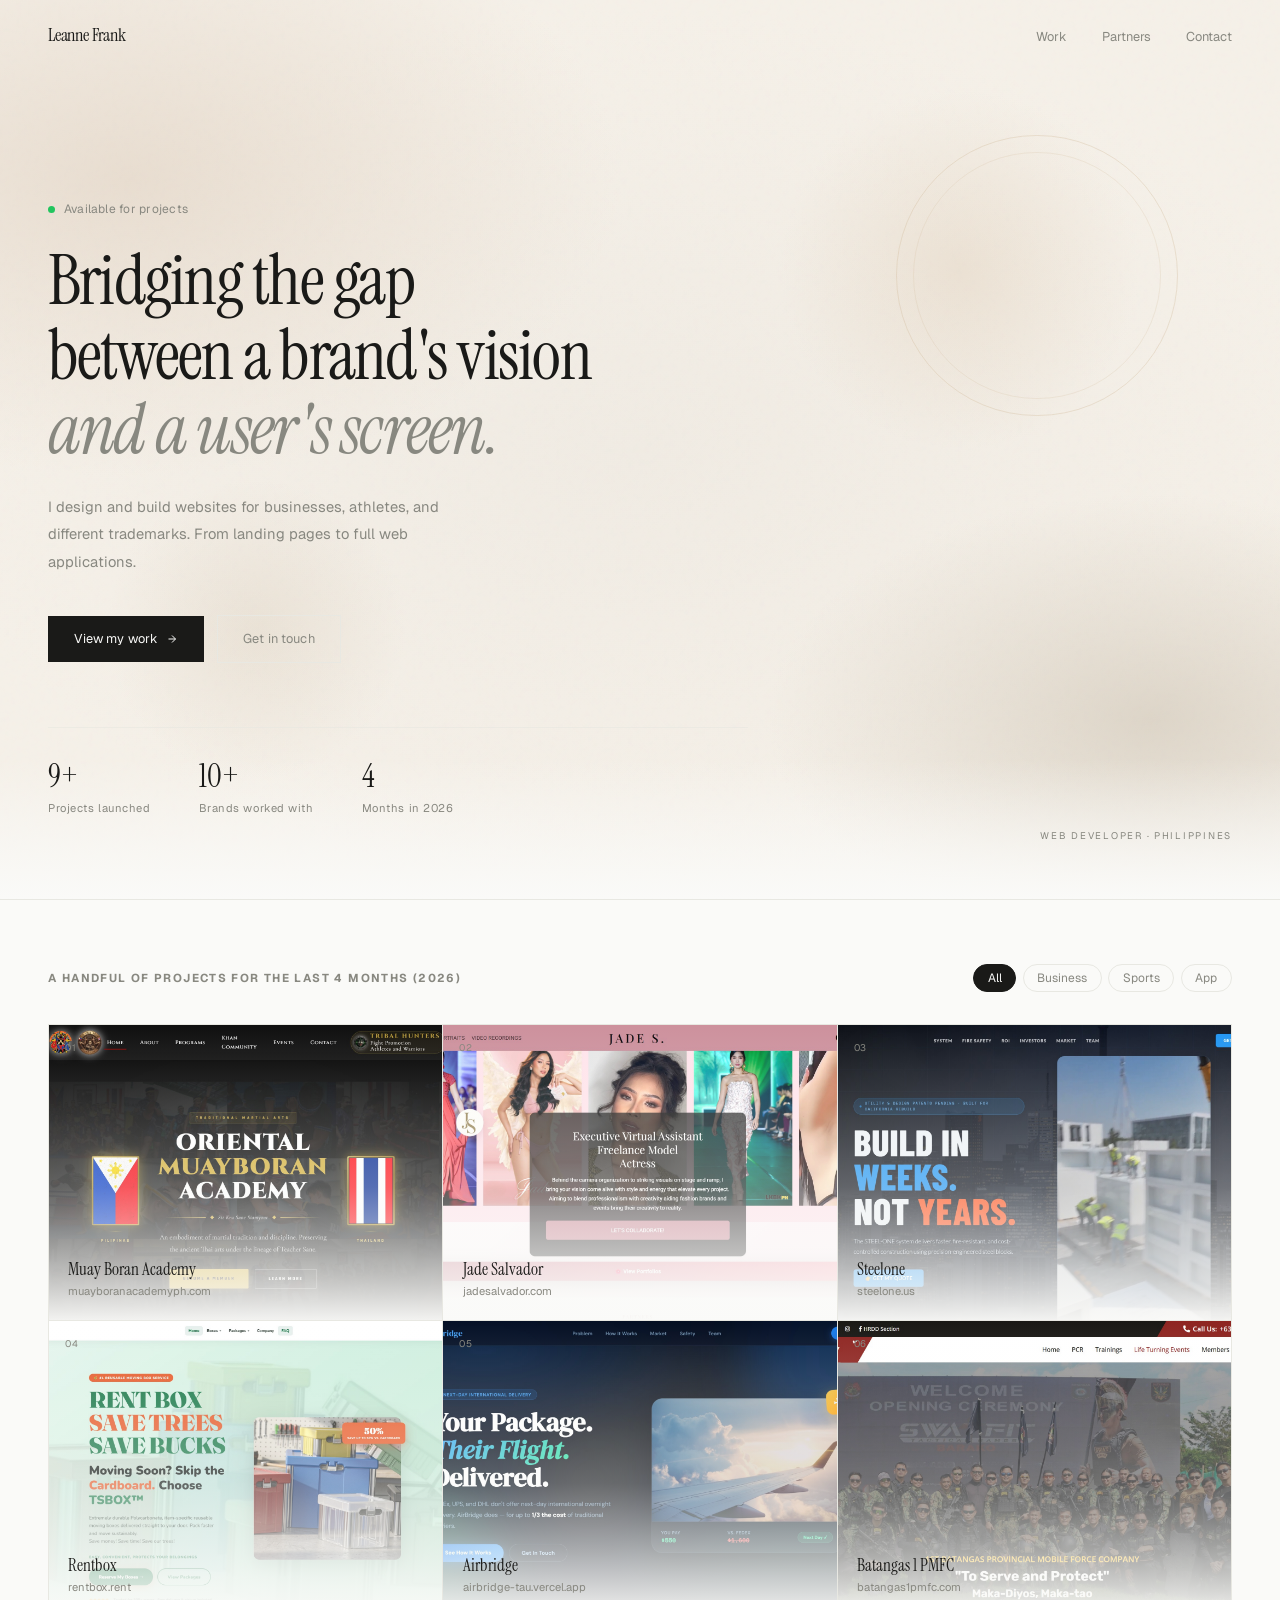
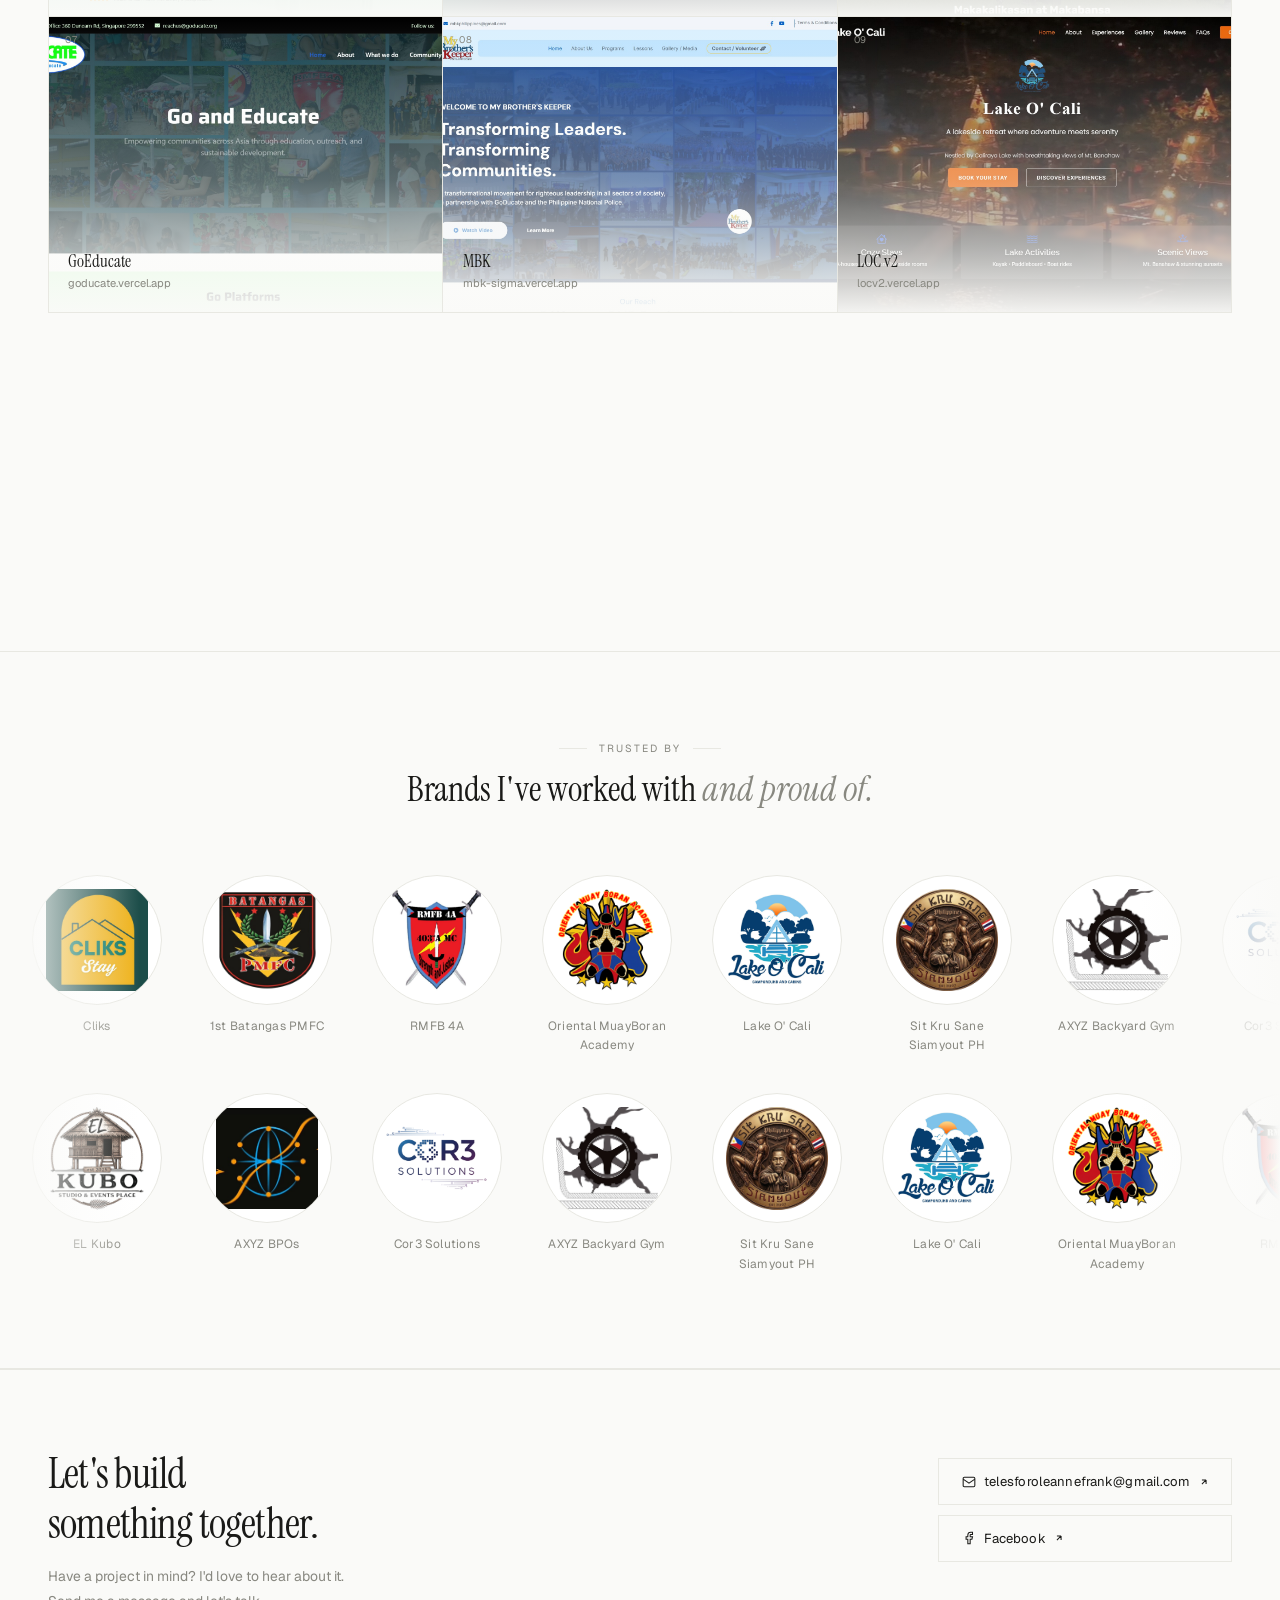
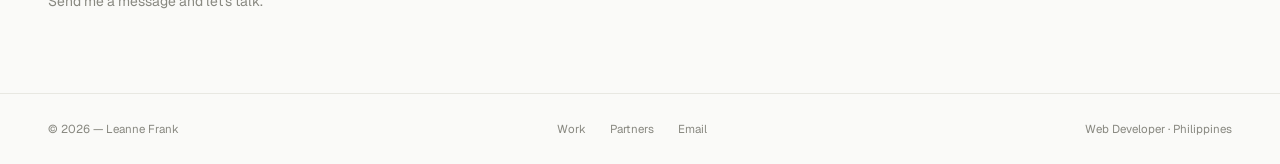
==== commit 3e9d77be: "note" ====
--- a/index.html
+++ b/index.html
@@ -2,1104 +2,629 @@
 <html lang="en">
 
 <head>
+    <!-- ═══ Meta essentials ═══ -->
     <meta charset="UTF-8">
     <meta name="viewport" content="width=device-width, initial-scale=1.0">
-    <title>Leanne Frank — Web Developer</title>
+    <meta http-equiv="X-UA-Compatible" content="IE=edge">
+
+    <!-- ═══ Primary SEO ═══ -->
+    <title>Leanne Frank — Freelance Web Developer in the Philippines</title>
+    <meta name="description"
+        content="Leanne Frank is a Filipino web developer crafting clean, fast websites for businesses, athletes, and brands. From landing pages to full web applications.">
+    <meta name="keywords"
+        content="web developer Philippines, freelance web developer, website design Philippines, Leanne Frank, web development Batangas, portfolio">
+    <meta name="author" content="Leanne Frank">
+    <meta name="robots" content="index, follow">
+    <link rel="canonical" href="https://leannefrank.dev/">
+
+    <!-- ═══ Open Graph (Facebook, LinkedIn) ═══ -->
+    <meta property="og:type" content="website">
+    <meta property="og:url" content="https://leannefrank.dev/">
+    <meta property="og:title" content="Leanne Frank — Freelance Web Developer in the Philippines">
+    <meta property="og:description"
+        content="I design and build websites for businesses, athletes, and different trademarks. From landing pages to full web applications.">
+    <meta property="og:image" content="https://leannefrank.dev/img/og-cover.jpg">
+    <meta property="og:image:width" content="1200">
+    <meta property="og:image:height" content="630">
+    <meta property="og:locale" content="en_PH">
+    <meta property="og:site_name" content="Leanne Frank">
+
+    <!-- ═══ Twitter / X Card ═══ -->
+    <meta name="twitter:card" content="summary_large_image">
+    <meta name="twitter:title" content="Leanne Frank — Freelance Web Developer in the Philippines">
+    <meta name="twitter:description"
+        content="I design and build websites for businesses, athletes, and brands across the Philippines.">
+    <meta name="twitter:image" content="https://leannefrank.dev/img/og-cover.jpg">
+
+    <!-- ═══ Favicon set ═══ -->
+    <link rel="icon" href="img/favicon.ico" sizes="any">
+    <link rel="icon" href="img/favicon.svg" type="image/svg+xml">
+    <link rel="apple-touch-icon" href="img/apple-touch-icon.png">
+    <link rel="manifest" href="site.webmanifest">
+    <meta name="theme-color" content="#fafaf8">
+
+    <!-- ═══ Fonts ═══ -->
+    <link rel="preconnect" href="https://fonts.googleapis.com">
+    <link rel="preconnect" href="https://fonts.gstatic.com" crossorigin>
     <link
         href="https://fonts.googleapis.com/css2?family=Instrument+Serif:ital@0;1&family=Geist:wght@300;400;500&display=swap"
         rel="stylesheet">
-    <style>
-        :root {
-            --bg: #fafaf8;
-            --surface: #f4f4f0;
-            --border: #e8e8e2;
-            --text: #1a1a18;
-            --muted: #888880;
-            --accent: #2563eb;
-        }
-
-        *,
-        *::before,
-        *::after {
-            box-sizing: border-box;
-            margin: 0;
-            padding: 0;
-        }
-
-        html {
-            scroll-behavior: smooth;
-        }
-
-        body {
-            font-family: 'Geist', sans-serif;
-            background: var(--bg);
-            color: var(--text);
-            font-size: 15px;
-            line-height: 1.6;
-        }
-
-        /* NAV */
-        nav {
-            display: flex;
-            align-items: center;
-            justify-content: space-between;
-            padding: 1.4rem 3rem;
-            position: absolute;
-            top: 0;
-            left: 0;
-            right: 0;
-            z-index: 100;
-        }
-
-        .nav-name {
-            font-family: 'Instrument Serif', serif;
-            font-size: 1.15rem;
-            color: var(--text);
-        }
-
-        .nav-links {
-            display: flex;
-            gap: 2rem;
-        }
-
-        .nav-links a {
-            font-size: 0.82rem;
-            color: var(--muted);
-            text-decoration: none;
-            transition: color 0.2s;
-        }
-
-        .nav-links a:hover {
-            color: var(--text);
-        }
-
-        /* HERO */
-        .hero {
-            position: relative;
-            min-height: 100vh;
-            display: flex;
-            flex-direction: column;
-            justify-content: flex-end;
-            padding: 0 3rem 5rem;
-            overflow: hidden;
-            border-bottom: 1px solid var(--border);
-        }
-
-        .hero-bg {
-            position: absolute;
-            inset: 0;
-            background:
-                radial-gradient(ellipse 70% 60% at 10% 20%, #e8ddd0 0%, transparent 55%),
-                radial-gradient(ellipse 60% 50% at 90% 80%, #ddd5c8 0%, transparent 50%),
-                radial-gradient(ellipse 80% 70% at 50% 50%, #f0ebe3 0%, transparent 70%),
-                #f5f0e8;
-            z-index: 0;
-        }
-
-        .hero-bg::before {
-            content: '';
-            position: absolute;
-            inset: 0;
-            background-image: url("data:image/svg+xml,%3Csvg viewBox='0 0 200 200' xmlns='http://www.w3.org/2000/svg'%3E%3Cfilter id='n'%3E%3CfeTurbulence type='fractalNoise' baseFrequency='0.75' numOctaves='4' stitchTiles='stitch'/%3E%3C/filter%3E%3Crect width='100%25' height='100%25' filter='url(%23n)' opacity='0.035'/%3E%3C/svg%3E");
-            opacity: 0.6;
-        }
-
-        .hero-bg::after {
-            content: '';
-            position: absolute;
-            inset: 0;
-            background:
-                radial-gradient(circle 300px at 75% 30%, rgba(210, 185, 155, 0.25) 0%, transparent 60%),
-                radial-gradient(circle 250px at 20% 70%, rgba(195, 175, 148, 0.2) 0%, transparent 60%);
-            animation: warmDrift 14s ease-in-out infinite alternate;
-        }
-
-        @keyframes warmDrift {
-            from {
-                transform: translate(0, 0);
-            }
-
-            to {
-                transform: translate(15px, -10px);
-            }
-        }
-
-        .hero-fade {
-            position: absolute;
-            bottom: 0;
-            left: 0;
-            right: 0;
-            height: 120px;
-            background: linear-gradient(to bottom, transparent, var(--bg));
-            z-index: 1;
-            pointer-events: none;
-        }
-
-        .hero-content {
-            position: relative;
-            z-index: 2;
-            max-width: 680px;
-        }
-
-        .hero-eyebrow {
-            display: inline-flex;
-            align-items: center;
-            gap: 0.5rem;
-            font-size: 0.75rem;
-            color: var(--muted);
-            margin-bottom: 1.4rem;
-        }
-
-        .dot {
-            width: 6px;
-            height: 6px;
-            border-radius: 50%;
-            background: #22c55e;
-            animation: blink 2.5s ease infinite;
-        }
-
-        @keyframes blink {
-
-            0%,
-            100% {
-                opacity: 1
-            }
-
-            50% {
-                opacity: 0.3
-            }
-        }
-
-        .hero h1 {
-            font-family: 'Instrument Serif', serif;
-            font-size: clamp(2.8rem, 5.5vw, 5rem);
-            font-weight: 400;
-            line-height: 1.08;
-            letter-spacing: -0.02em;
-            color: var(--text);
-            margin-bottom: 1.4rem;
-        }
-
-        .hero h1 em {
-            font-style: italic;
-            color: var(--muted);
-        }
-
-        .hero-desc {
-            font-size: 0.9rem;
-            color: var(--muted);
-            max-width: 400px;
-            line-height: 1.85;
-            margin-bottom: 2.2rem;
-        }
-
-        .hero-actions {
-            display: flex;
-            align-items: center;
-            gap: 0.8rem;
-            flex-wrap: wrap;
-        }
-
-        .hero-btn {
-            display: inline-flex;
-            align-items: center;
-            gap: 0.5rem;
-            font-size: 0.8rem;
-            text-decoration: none;
-            padding: 0.75rem 1.5rem;
-            transition: all 0.2s;
-            font-family: 'Geist', sans-serif;
-        }
-
-        .hero-btn.primary {
-            background: var(--text);
-            color: var(--bg);
-        }
-
-        .hero-btn.primary:hover {
-            background: #2a2a26;
-        }
-
-        .hero-btn.secondary {
-            color: var(--muted);
-            border: 1px solid var(--border);
-        }
-
-        .hero-btn.secondary:hover {
-            border-color: var(--text);
-            color: var(--text);
-        }
-
-        .hero-corner {
-            position: absolute;
-            bottom: 3rem;
-            right: 3rem;
-            z-index: 2;
-            display: flex;
-            flex-direction: column;
-            align-items: flex-end;
-            gap: 0.4rem;
-        }
-
-        .hero-corner span {
-            font-size: 0.6rem;
-            letter-spacing: 0.15em;
-            text-transform: uppercase;
-            color: var(--muted);
-        }
-
-        /* SECTION */
-        .section {
-            padding: 3.5rem 3rem;
-        }
-
-        .section-header {
-            display: flex;
-            align-items: center;
-            justify-content: space-between;
-            margin-bottom: 2rem;
-        }
-
-        .section-title {
-            font-size: 0.72rem;
-            letter-spacing: 0.12em;
-            text-transform: uppercase;
-            color: var(--muted);
-        }
-
-        .filters {
-            display: flex;
-            gap: 0.4rem;
-        }
-
-        .filter-btn {
-            padding: 0.32rem 0.85rem;
-            border: 1px solid var(--border);
-            background: transparent;
-            color: var(--muted);
-            font-family: 'Geist', sans-serif;
-            font-size: 0.75rem;
-            border-radius: 100px;
-            cursor: pointer;
-            transition: all 0.18s;
-        }
-
-        .filter-btn:hover {
-            border-color: var(--text);
-            color: var(--text);
-        }
-
-        .filter-btn.active {
-            background: var(--text);
-            border-color: var(--text);
-            color: var(--bg);
-        }
-
-        /* GRID */
-        .grid {
-            display: grid;
-            grid-template-columns: repeat(3, 1fr);
-            gap: 1px;
-            background: var(--border);
-            border: 1px solid var(--border);
-        }
-
-        .card {
-            background: var(--bg);
-            position: relative;
-            overflow: hidden;
-            aspect-ratio: 4/3;
-            display: block;
-            text-decoration: none;
-            color: inherit;
-        }
-
-        .card-img {
-            position: absolute;
-            inset: 0;
-            width: 100%;
-            height: 100%;
-            object-fit: cover;
-            object-position: top;
-            transition: transform 0.5s ease, opacity 0.3s ease;
-        }
-
-        .card:hover .card-img {
-            transform: scale(1.03);
-            opacity: 0.5;
-        }
-
-        .card-info {
-            position: absolute;
-            inset: 0;
-            display: flex;
-            flex-direction: column;
-            justify-content: flex-end;
-            padding: 1.2rem;
-            background: linear-gradient(to top, rgba(250, 250, 248, 0.97) 0%, rgba(250, 250, 248, 0.4) 45%, transparent 100%);
-        }
-
-        .card-num {
-            position: absolute;
-            top: 0.9rem;
-            left: 1rem;
-            font-size: 0.6rem;
-            color: var(--muted);
-            letter-spacing: 0.08em;
-        }
-
-        .card-tag {
-            position: absolute;
-            top: 0.8rem;
-            right: 0.9rem;
-            font-size: 0.6rem;
-            letter-spacing: 0.08em;
-            text-transform: uppercase;
-            color: var(--muted);
-            background: rgba(250, 250, 248, 0.9);
-            border: 1px solid var(--border);
-            padding: 0.18rem 0.5rem;
-            border-radius: 100px;
-            opacity: 0;
-            transform: translateY(-3px);
-            transition: all 0.2s;
-        }
-
-        .card:hover .card-tag {
-            opacity: 1;
-            transform: translateY(0);
-        }
-
-        .card-title {
-            font-family: 'Instrument Serif', serif;
-            font-size: 1.05rem;
-            font-weight: 400;
-            margin-bottom: 0.2rem;
-            transform: translateY(4px);
-            transition: transform 0.25s;
-        }
-
-        .card:hover .card-title {
-            transform: translateY(0);
-        }
-
-        .card-url {
-            font-size: 0.7rem;
-            color: var(--muted);
-            display: inline-flex;
-            align-items: center;
-            gap: 0.3rem;
-            transition: color 0.2s;
-        }
-
-        .card:hover .card-url {
-            color: var(--accent);
-        }
-
-        .card-url svg {
-            opacity: 0;
-            transform: translate(-2px, 2px);
-            transition: all 0.2s;
-        }
-
-        .card:hover .card-url svg {
-            opacity: 1;
-            transform: translate(0, 0);
-        }
-
-        /* ═══════════════════════════════════════
-           PARTNERS — circular logos, name below
-        ═══════════════════════════════════════ */
-        .partners-section {
-            padding: 5rem 0 4rem;
-            border-top: 1px solid var(--border);
-            border-bottom: 1px solid var(--border);
-            overflow: hidden;
-            background: var(--bg);
-        }
-
-        .partners-heading {
-            text-align: center;
-            padding: 0 3rem;
-            margin-bottom: 3.5rem;
-        }
-
-        .partners-label {
-            display: inline-flex;
-            align-items: center;
-            gap: 0.7rem;
-            font-size: 0.65rem;
-            letter-spacing: 0.2em;
-            text-transform: uppercase;
-            color: var(--muted);
-            margin-bottom: 0.7rem;
-        }
-
-        .partners-label::before,
-        .partners-label::after {
-            content: '';
-            width: 28px;
-            height: 1px;
-            background: var(--border);
-        }
-
-        .partners-title {
-            font-family: 'Instrument Serif', serif;
-            font-size: clamp(1.6rem, 3vw, 2.2rem);
-            font-weight: 400;
-            color: var(--text);
-            line-height: 1.2;
-        }
-
-        .partners-title em {
-            font-style: italic;
-            color: var(--muted);
-        }
-
-        /* Marquee rows */
-        .marquee-wrap {
-            overflow: hidden;
-            position: relative;
-            margin-bottom: 1.2rem;
-        }
-
-        .marquee-wrap::before,
-        .marquee-wrap::after {
-            content: '';
-            position: absolute;
-            top: 0;
-            bottom: 0;
-            width: 120px;
-            z-index: 2;
-            pointer-events: none;
-        }
-
-        .marquee-wrap::before {
-            left: 0;
-            background: linear-gradient(to right, var(--bg), transparent);
-        }
-
-        .marquee-wrap::after {
-            right: 0;
-            background: linear-gradient(to left, var(--bg), transparent);
-        }
-
-        .marquee {
-            display: flex;
-            align-items: flex-start;
-            gap: 2.5rem;
-            width: max-content;
-            padding: 0.5rem 2rem;
-        }
-
-        .marquee.left {
-            animation: slideLeft 35s linear infinite;
-        }
-
-        .marquee.right {
-            animation: slideRight 35s linear infinite;
-        }
-
-        @keyframes slideLeft {
-            from {
-                transform: translateX(0)
-            }
-
-            to {
-                transform: translateX(-50%)
-            }
-        }
-
-        @keyframes slideRight {
-            from {
-                transform: translateX(-50%)
-            }
-
-            to {
-                transform: translateX(0)
-            }
-        }
-
-        .marquee:hover {
-            animation-play-state: paused;
-        }
-
-        /* Circular partner item */
-        .partner {
-            display: flex;
-            flex-direction: column;
-            align-items: center;
-            gap: 0.75rem;
-            flex-shrink: 0;
-            cursor: default;
-        }
-
-        .partner-circle {
-            width: 130px;
-            height: 130px;
-            border-radius: 50%;
-            border: 2px solid var(--border);
-            background: #fff;
-            display: flex;
-            align-items: center;
-            justify-content: center;
-            overflow: hidden;
-            transition: border-color 0.3s, box-shadow 0.3s, transform 0.3s;
-            position: relative;
-        }
-
-        .partner:hover .partner-circle {
-            border-color: #c8c8c0;
-            transform: translateY(-4px);
-        }
-
-        .partner-circle img {
-            width: 80%;
-            height: 80%;
-            object-fit: contain;
-            filter: grayscale(0%) opacity(1);
-            transition: transform 0.3s;
-        }
-
-        .partner:hover .partner-circle img {
-            transform: scale(1.06);
-        }
-
-        .partner-name {
-            font-size: 0.75rem;
-            color: var(--muted);
-            letter-spacing: 0.02em;
-            text-align: center;
-            transition: color 0.3s;
-        }
-
-        .partner:hover .partner-name {
-            color: var(--text);
-        }
-
-        /* CONTACT */
-        .contact-section {
-            padding: 5rem 3rem;
-            border-top: 1px solid var(--border);
-            display: flex;
-            align-items: flex-start;
-            justify-content: space-between;
-            gap: 3rem;
-            flex-wrap: wrap;
-        }
-
-        .contact-left h2 {
-            font-family: 'Instrument Serif', serif;
-            font-size: clamp(1.8rem, 3.5vw, 2.6rem);
-            font-weight: 400;
-            line-height: 1.2;
-            margin-bottom: 0.8rem;
-        }
-
-        .contact-left p {
-            font-size: 0.85rem;
-            color: var(--muted);
-            max-width: 320px;
-            line-height: 1.7;
-        }
-
-        .contact-right {
-            display: flex;
-            flex-direction: column;
-            gap: 0.6rem;
-            padding-top: 0.5rem;
-        }
-
-        .contact-link {
-            display: inline-flex;
-            align-items: center;
-            gap: 0.5rem;
-            font-size: 0.82rem;
-            color: var(--text);
-            text-decoration: none;
-            padding: 0.7rem 1.3rem;
-            border: 1px solid var(--border);
-            transition: all 0.2s;
-        }
-
-        .contact-link:hover {
-            background: var(--text);
-            color: var(--bg);
-            border-color: var(--text);
-        }
-
-        .contact-link svg {
-            transition: transform 0.2s;
-        }
-
-        .contact-link:hover svg {
-            transform: translate(2px, -2px);
-        }
-
-        /* FOOTER */
-        footer {
-            border-top: 1px solid var(--border);
-            padding: 1.5rem 3rem;
-            display: flex;
-            justify-content: space-between;
-            align-items: center;
-            font-size: 0.72rem;
-            color: var(--muted);
-            flex-wrap: wrap;
-            gap: 0.5rem;
-        }
-
-        /* RESPONSIVE */
-        @media (max-width: 900px) {
-            .grid {
-                grid-template-columns: repeat(2, 1fr);
-            }
-        }
-
-        @media (max-width: 600px) {
-            nav {
-                padding: 1.2rem 1.5rem;
-            }
-
-            .hero {
-                padding: 0 1.5rem 4rem;
-            }
-
-            .section,
-            .contact-section {
-                padding-left: 1.5rem;
-                padding-right: 1.5rem;
-            }
-
-            .grid {
-                grid-template-columns: 1fr;
-            }
-
-            .filters {
-                display: none;
-            }
-
-            .contact-section {
-                flex-direction: column;
-            }
-
-            footer {
-                flex-direction: column;
-                padding: 1.5rem;
-            }
-
-            .hero-corner {
-                display: none;
-            }
-
-            .partner-circle {
-                width: 100px;
-                height: 100px;
-            }
-        }
-
-        /* Reveal */
-        .reveal {
-            opacity: 0;
-            transform: translateY(16px);
-            transition: opacity 0.5s ease, transform 0.5s ease;
-        }
-
-        .reveal.in {
-            opacity: 1;
-            transform: translateY(0);
-        }
-    </style>
+
+    <!-- ═══ Stylesheet ═══ -->
+    <link rel="stylesheet" href="css/style.css">
+
+    <!-- ═══ JSON-LD Structured Data ═══ -->
+    <script type="application/ld+json">
+  {
+    "@context": "https://schema.org",
+    "@type": "Person",
+    "name": "Leanne Frank",
+    "jobTitle": "Freelance Web Developer",
+    "description": "Filipino web developer specialising in landing pages, business websites, sports platforms, and web applications.",
+    "url": "https://leannefrank.dev",
+    "email": "telesforoleannefrank@gmail.com",
+    "sameAs": [
+      "https://www.facebook.com/leannetelesforo"
+    ],
+    "address": {
+      "@type": "PostalAddress",
+      "addressCountry": "PH"
+    },
+    "knowsAbout": ["Web Development", "HTML", "CSS", "JavaScript", "UI Design", "Landing Pages"],
+    "offers": {
+      "@type": "Offer",
+      "description": "Custom website design and development for businesses, athletes, and brands.",
+      "availabilityStarts": "2024-01-01",
+      "availability": "https://schema.org/InStock"
+    }
+  }
+  </script>
 </head>
 
 <body>
 
-    <!-- NAV -->
-    <nav>
-        <div class="nav-name">Leanne Frank</div>
-        <div class="nav-links">
-            <a href="#work">Work</a>
-            <a href="#partners">Partners</a>
-            <a href="#contact">Contact</a>
-        </div>
+    <!-- Skip to content (accessibility) -->
+    <a class="skip-link" href="#main-content">Skip to main content</a>
+
+    <!-- ══════════════════════════════════════
+       NAV
+  ══════════════════════════════════════ -->
+    <nav id="main-nav" aria-label="Main navigation">
+        <a class="nav-name" href="/" aria-label="Leanne Frank — Home">Leanne Frank</a>
+
+        <!-- Desktop links -->
+        <ul class="nav-links" role="list">
+            <li><a href="#work">Work</a></li>
+            <li><a href="#partners">Partners</a></li>
+            <li><a href="#contact">Contact</a></li>
+        </ul>
+
+        <!-- Mobile hamburger -->
+        <button class="nav-toggle" id="nav-toggle" aria-label="Toggle navigation menu" aria-expanded="false"
+            aria-controls="nav-drawer">
+            <span></span>
+            <span></span>
+            <span></span>
+        </button>
     </nav>
 
-    <!-- HERO -->
-    <div class="hero">
-        <div class="hero-bg"></div>
-        <div class="hero-fade"></div>
+    <!-- Mobile drawer -->
+    <div id="nav-drawer" class="nav-drawer" role="dialog" aria-label="Mobile navigation">
+        <ul role="list">
+            <li><a href="#work">Work</a></li>
+            <li><a href="#partners">Partners</a></li>
+            <li><a href="#contact">Contact</a></li>
+        </ul>
+    </div>
+
+    <!-- ══════════════════════════════════════
+       HERO
+  ══════════════════════════════════════ -->
+    <header class="hero" id="main-content">
+        <div class="hero-bg" aria-hidden="true"></div>
+        <div class="hero-shape" aria-hidden="true"></div>
+        <div class="hero-fade" aria-hidden="true"></div>
+
         <div class="hero-content">
-            <div class="hero-eyebrow"><span class="dot"></span> Available for projects</div>
-            <h1>Bridging the gap<br>between a brand's vision<br><em>and a user's screen.</em></h1>
-            <p class="hero-desc">I design and build websites for businesses, athletes, and different trademarks. From
-                landing pages to full web applications.</p>
+            <div class="hero-eyebrow">
+                <span class="dot" aria-hidden="true"></span>
+                Available for projects
+            </div>
+
+            <h1>
+                Bridging the gap<br>
+                between a brand's vision<br>
+                <em>and a user's screen.</em>
+            </h1>
+
+            <p class="hero-desc">
+                I design and build websites for businesses, athletes, and different trademarks.
+                From landing pages to full web applications.
+            </p>
+
             <div class="hero-actions">
                 <a class="hero-btn primary" href="#work">
                     View my work
-                    <svg width="12" height="12" viewBox="0 0 24 24" fill="none" stroke="currentColor" stroke-width="2">
+                    <svg width="12" height="12" viewBox="0 0 24 24" fill="none" stroke="currentColor" stroke-width="2"
+                        aria-hidden="true">
                         <path d="M5 12h14M12 5l7 7-7 7" />
                     </svg>
                 </a>
                 <a class="hero-btn secondary" href="#contact">Get in touch</a>
             </div>
-        </div>
-        <div class="hero-corner">
+
+            <!-- Stats row -->
+            <div class="hero-stats" aria-label="Quick statistics">
+                <div>
+                    <span class="hero-stat-num" data-count="9" data-suffix="+">9+</span>
+                    <span class="hero-stat-label">Projects launched</span>
+                </div>
+                <div>
+                    <span class="hero-stat-num" data-count="10" data-suffix="+">10+</span>
+                    <span class="hero-stat-label">Brands worked with</span>
+                </div>
+                <div>
+                    <span class="hero-stat-num" data-count="4">4</span>
+                    <span class="hero-stat-label">Months in 2026</span>
+                </div>
+            </div>
+        </div>
+
+        <div class="hero-corner" aria-hidden="true">
             <span>Web Developer · Philippines</span>
         </div>
-    </div>
-
-    <!-- WORK -->
-    <div class="section" id="work">
+    </header>
+
+    <!-- ══════════════════════════════════════
+       WORK
+  ══════════════════════════════════════ -->
+    <section class="section" id="work" aria-labelledby="work-title">
         <div class="section-header">
-            <span class="section-title">A handful of projects for the last 4 months (2026)</span>
-            <div class="filters">
-                <button class="filter-btn active" onclick="filter('all',this)">All</button>
-                <button class="filter-btn" onclick="filter('business',this)">Business</button>
-                <button class="filter-btn" onclick="filter('sports',this)">Sports</button>
-                <button class="filter-btn" onclick="filter('app',this)">App</button>
+            <h2 class="section-title" id="work-title">A handful of projects for the last 4 months (2026)</h2>
+            <div class="filters" role="group" aria-label="Filter projects by category">
+                <button class="filter-btn active" onclick="filter('all',this)" aria-pressed="true">All</button>
+                <button class="filter-btn" onclick="filter('business',this)" aria-pressed="false">Business</button>
+                <button class="filter-btn" onclick="filter('sports',this)" aria-pressed="false">Sports</button>
+                <button class="filter-btn" onclick="filter('app',this)" aria-pressed="false">App</button>
             </div>
         </div>
-        <div class="grid">
-            <a class="card reveal" data-cat="sports" href="https://muayboranacademyph.com" target="_blank">
-                <img class="card-img" src="img/muayboran.jpg" alt="Muay Boran Academy">
-                <div class="card-info">
-                    <span class="card-num">01</span><span class="card-tag">Sports</span>
+
+        <div class="grid" role="list">
+
+            <a class="card reveal" role="listitem" data-cat="sports" href="https://muayboranacademyph.com"
+                target="_blank" rel="noopener noreferrer" aria-label="Muay Boran Academy – Sports website">
+                <img class="card-img" src="img/muayboran.jpg" alt="Muay Boran Academy website screenshot" loading="lazy"
+                    width="600" height="450">
+                <div class="card-info" aria-hidden="true">
+                    <span class="card-num">01</span>
+                    <span class="card-tag">Sports</span>
                     <div class="card-title">Muay Boran Academy</div>
-                    <span class="card-url">muayboranacademyph.com <svg width="10" height="10" viewBox="0 0 24 24"
-                            fill="none" stroke="currentColor" stroke-width="2.5">
-                            <path d="M7 17L17 7M17 7H7M17 7v10" />
-                        </svg></span>
-                </div>
-            </a>
-            <a class="card reveal" data-cat="business" href="https://jadesalvador.com" target="_blank">
-                <img class="card-img" src="img/jadesalvador.jpg" alt="Jade Salvador">
-                <div class="card-info">
-                    <span class="card-num">02</span><span class="card-tag">Personal</span>
+                    <span class="card-url">muayboranacademyph.com
+                        <svg width="10" height="10" viewBox="0 0 24 24" fill="none" stroke="currentColor"
+                            stroke-width="2.5">
+                            <path d="M7 17L17 7M17 7H7M17 7v10" />
+                        </svg>
+                    </span>
+                </div>
+            </a>
+
+            <a class="card reveal" role="listitem" data-cat="business" href="https://jadesalvador.com" target="_blank"
+                rel="noopener noreferrer" aria-label="Jade Salvador – Personal website">
+                <img class="card-img" src="img/jadesalvador.jpg" alt="Jade Salvador personal website screenshot"
+                    loading="lazy" width="600" height="450">
+                <div class="card-info" aria-hidden="true">
+                    <span class="card-num">02</span>
+                    <span class="card-tag">Personal</span>
                     <div class="card-title">Jade Salvador</div>
-                    <span class="card-url">jadesalvador.com <svg width="10" height="10" viewBox="0 0 24 24" fill="none"
-                            stroke="currentColor" stroke-width="2.5">
-                            <path d="M7 17L17 7M17 7H7M17 7v10" />
-                        </svg></span>
-                </div>
-            </a>
-            <a class="card reveal" data-cat="business" href="https://steelone.us" target="_blank">
-                <img class="card-img" src="img/steelone.jpg" alt="Steelone">
-                <div class="card-info">
-                    <span class="card-num">03</span><span class="card-tag">Business</span>
+                    <span class="card-url">jadesalvador.com
+                        <svg width="10" height="10" viewBox="0 0 24 24" fill="none" stroke="currentColor"
+                            stroke-width="2.5">
+                            <path d="M7 17L17 7M17 7H7M17 7v10" />
+                        </svg>
+                    </span>
+                </div>
+            </a>
+
+            <a class="card reveal" role="listitem" data-cat="business" href="https://steelone.us" target="_blank"
+                rel="noopener noreferrer" aria-label="Steelone – Business website">
+                <img class="card-img" src="img/steelone.jpg" alt="Steelone business website screenshot" loading="lazy"
+                    width="600" height="450">
+                <div class="card-info" aria-hidden="true">
+                    <span class="card-num">03</span>
+                    <span class="card-tag">Business</span>
                     <div class="card-title">Steelone</div>
-                    <span class="card-url">steelone.us <svg width="10" height="10" viewBox="0 0 24 24" fill="none"
-                            stroke="currentColor" stroke-width="2.5">
-                            <path d="M7 17L17 7M17 7H7M17 7v10" />
-                        </svg></span>
-                </div>
-            </a>
-            <a class="card reveal" data-cat="business" href="https://rentbox.rent" target="_blank">
-                <img class="card-img" src="img/rentbox.jpg" alt="Rentbox">
-                <div class="card-info">
-                    <span class="card-num">04</span><span class="card-tag">Business</span>
+                    <span class="card-url">steelone.us
+                        <svg width="10" height="10" viewBox="0 0 24 24" fill="none" stroke="currentColor"
+                            stroke-width="2.5">
+                            <path d="M7 17L17 7M17 7H7M17 7v10" />
+                        </svg>
+                    </span>
+                </div>
+            </a>
+
+            <a class="card reveal" role="listitem" data-cat="business" href="https://rentbox.rent" target="_blank"
+                rel="noopener noreferrer" aria-label="Rentbox – Business website">
+                <img class="card-img" src="img/rentbox.jpg" alt="Rentbox business website screenshot" loading="lazy"
+                    width="600" height="450">
+                <div class="card-info" aria-hidden="true">
+                    <span class="card-num">04</span>
+                    <span class="card-tag">Business</span>
                     <div class="card-title">Rentbox</div>
-                    <span class="card-url">rentbox.rent <svg width="10" height="10" viewBox="0 0 24 24" fill="none"
-                            stroke="currentColor" stroke-width="2.5">
-                            <path d="M7 17L17 7M17 7H7M17 7v10" />
-                        </svg></span>
-                </div>
-            </a>
-            <a class="card reveal" data-cat="business" href="https://airbridge-tau.vercel.app/" target="_blank">
-                <img class="card-img" src="img/airbridge.jpg" alt="Airbridge">
-                <div class="card-info">
-                    <span class="card-num">05</span><span class="card-tag">Business</span>
+                    <span class="card-url">rentbox.rent
+                        <svg width="10" height="10" viewBox="0 0 24 24" fill="none" stroke="currentColor"
+                            stroke-width="2.5">
+                            <path d="M7 17L17 7M17 7H7M17 7v10" />
+                        </svg>
+                    </span>
+                </div>
+            </a>
+
+            <a class="card reveal" role="listitem" data-cat="business" href="https://airbridge-tau.vercel.app/"
+                target="_blank" rel="noopener noreferrer" aria-label="Airbridge – Business website">
+                <img class="card-img" src="img/airbridge.jpg" alt="Airbridge website screenshot" loading="lazy"
+                    width="600" height="450">
+                <div class="card-info" aria-hidden="true">
+                    <span class="card-num">05</span>
+                    <span class="card-tag">Business</span>
                     <div class="card-title">Airbridge</div>
-                    <span class="card-url">airbridge-tau.vercel.app <svg width="10" height="10" viewBox="0 0 24 24"
-                            fill="none" stroke="currentColor" stroke-width="2.5">
-                            <path d="M7 17L17 7M17 7H7M17 7v10" />
-                        </svg></span>
-                </div>
-            </a>
-            <a class="card reveal" data-cat="sports" href="https://www.batangas1pmfc.com/" target="_blank">
-                <img class="card-img" src="img/batangas1pmfc.jpg" alt="Batangas 1 PMFC">
-                <div class="card-info">
-                    <span class="card-num">06</span><span class="card-tag">Sports</span>
+                    <span class="card-url">airbridge-tau.vercel.app
+                        <svg width="10" height="10" viewBox="0 0 24 24" fill="none" stroke="currentColor"
+                            stroke-width="2.5">
+                            <path d="M7 17L17 7M17 7H7M17 7v10" />
+                        </svg>
+                    </span>
+                </div>
+            </a>
+
+            <a class="card reveal" role="listitem" data-cat="sports" href="https://www.batangas1pmfc.com/"
+                target="_blank" rel="noopener noreferrer" aria-label="Batangas 1 PMFC – Sports website">
+                <img class="card-img" src="img/batangas1pmfc.jpg" alt="Batangas 1 PMFC sports website screenshot"
+                    loading="lazy" width="600" height="450">
+                <div class="card-info" aria-hidden="true">
+                    <span class="card-num">06</span>
+                    <span class="card-tag">Sports</span>
                     <div class="card-title">Batangas 1 PMFC</div>
-                    <span class="card-url">batangas1pmfc.com <svg width="10" height="10" viewBox="0 0 24 24" fill="none"
-                            stroke="currentColor" stroke-width="2.5">
-                            <path d="M7 17L17 7M17 7H7M17 7v10" />
-                        </svg></span>
-                </div>
-            </a>
-            <a class="card reveal" data-cat="app" href="https://goducate.vercel.app/" target="_blank">
-                <img class="card-img" src="img/goducate.jpg" alt="GoEducate">
-                <div class="card-info">
-                    <span class="card-num">07</span><span class="card-tag">App</span>
+                    <span class="card-url">batangas1pmfc.com
+                        <svg width="10" height="10" viewBox="0 0 24 24" fill="none" stroke="currentColor"
+                            stroke-width="2.5">
+                            <path d="M7 17L17 7M17 7H7M17 7v10" />
+                        </svg>
+                    </span>
+                </div>
+            </a>
+
+            <a class="card reveal" role="listitem" data-cat="app" href="https://goducate.vercel.app/" target="_blank"
+                rel="noopener noreferrer" aria-label="GoEducate – App">
+                <img class="card-img" src="img/goducate.jpg" alt="GoEducate web app screenshot" loading="lazy"
+                    width="600" height="450">
+                <div class="card-info" aria-hidden="true">
+                    <span class="card-num">07</span>
+                    <span class="card-tag">App</span>
                     <div class="card-title">GoEducate</div>
-                    <span class="card-url">goducate.vercel.app <svg width="10" height="10" viewBox="0 0 24 24"
-                            fill="none" stroke="currentColor" stroke-width="2.5">
-                            <path d="M7 17L17 7M17 7H7M17 7v10" />
-                        </svg></span>
-                </div>
-            </a>
-            <a class="card reveal" data-cat="app" href="https://mbk-sigma.vercel.app/" target="_blank">
-                <img class="card-img" src="img/mbk.jpg" alt="MBK">
-                <div class="card-info">
-                    <span class="card-num">08</span><span class="card-tag">App</span>
+                    <span class="card-url">goducate.vercel.app
+                        <svg width="10" height="10" viewBox="0 0 24 24" fill="none" stroke="currentColor"
+                            stroke-width="2.5">
+                            <path d="M7 17L17 7M17 7H7M17 7v10" />
+                        </svg>
+                    </span>
+                </div>
+            </a>
+
+            <a class="card reveal" role="listitem" data-cat="app" href="https://mbk-sigma.vercel.app/" target="_blank"
+                rel="noopener noreferrer" aria-label="MBK – App">
+                <img class="card-img" src="img/mbk.jpg" alt="MBK web app screenshot" loading="lazy" width="600"
+                    height="450">
+                <div class="card-info" aria-hidden="true">
+                    <span class="card-num">08</span>
+                    <span class="card-tag">App</span>
                     <div class="card-title">MBK</div>
-                    <span class="card-url">mbk-sigma.vercel.app <svg width="10" height="10" viewBox="0 0 24 24"
-                            fill="none" stroke="currentColor" stroke-width="2.5">
-                            <path d="M7 17L17 7M17 7H7M17 7v10" />
-                        </svg></span>
-                </div>
-            </a>
-            <a class="card reveal" data-cat="app" href="https://locv2.vercel.app/" target="_blank">
-                <img class="card-img" src="img/locv2.jpg" alt="LOC v2">
-                <div class="card-info">
-                    <span class="card-num">09</span><span class="card-tag">App</span>
+                    <span class="card-url">mbk-sigma.vercel.app
+                        <svg width="10" height="10" viewBox="0 0 24 24" fill="none" stroke="currentColor"
+                            stroke-width="2.5">
+                            <path d="M7 17L17 7M17 7H7M17 7v10" />
+                        </svg>
+                    </span>
+                </div>
+            </a>
+
+            <a class="card reveal" role="listitem" data-cat="app" href="https://locv2.vercel.app/" target="_blank"
+                rel="noopener noreferrer" aria-label="LOC v2 – App">
+                <img class="card-img" src="img/locv2.jpg" alt="LOC v2 web app screenshot" loading="lazy" width="600"
+                    height="450">
+                <div class="card-info" aria-hidden="true">
+                    <span class="card-num">09</span>
+                    <span class="card-tag">App</span>
                     <div class="card-title">LOC v2</div>
-                    <span class="card-url">locv2.vercel.app <svg width="10" height="10" viewBox="0 0 24 24" fill="none"
-                            stroke="currentColor" stroke-width="2.5">
-                            <path d="M7 17L17 7M17 7H7M17 7v10" />
-                        </svg></span>
-                </div>
-            </a>
-        </div>
-    </div>
-
-    <!-- PARTNERS -->
-    <div class="partners-section" id="partners">
+                    <span class="card-url">locv2.vercel.app
+                        <svg width="10" height="10" viewBox="0 0 24 24" fill="none" stroke="currentColor"
+                            stroke-width="2.5">
+                            <path d="M7 17L17 7M17 7H7M17 7v10" />
+                        </svg>
+                    </span>
+                </div>
+            </a>
+
+        </div>
+    </section>
+
+    <!-- ══════════════════════════════════════
+       ABOUT STRIP (new)
+  ══════════════════════════════════════ -->
+    <section class="about-strip reveal" aria-labelledby="about-title">
+        <div>
+            <p class="about-label">About</p>
+            <p class="about-text">
+                I'm Leanne Frank — a self-driven developer from the Philippines
+                <strong>building with AI</strong> to turn ideas into
+                <em>real, working products.</em> I care about craft, speed, and the details most people skip.
+            </p>
+        </div>
+        <div>
+            <p class="about-label" style="margin-bottom:1rem;">What I work with</p>
+            <div class="about-skills" role="list" aria-label="Skills">
+                <span class="skill-tag" role="listitem">HTML &amp; CSS</span>
+                <span class="skill-tag" role="listitem">PHP</span>
+                <span class="skill-tag" role="listitem">Machine Learning</span>
+                <span class="skill-tag" role="listitem">Business Analytics</span>
+                <span class="skill-tag" role="listitem">JavaScript</span>
+                <span class="skill-tag" role="listitem">React</span>
+                <span class="skill-tag" role="listitem">Next.js</span>
+                <span class="skill-tag" role="listitem">Tailwind</span>
+                <span class="skill-tag" role="listitem">Figma</span>
+                <span class="skill-tag" role="listitem">Vercel</span>
+                <span class="skill-tag" role="listitem">WordPress</span>
+                <span class="skill-tag" role="listitem">UI/UX Design</span>
+                <span class="skill-tag" role="listitem">Responsive Design</span>
+            </div>
+        </div>
+    </section>
+
+    <!-- ══════════════════════════════════════
+       PARTNERS
+  ══════════════════════════════════════ -->
+    <section class="partners-section" id="partners" aria-labelledby="partners-title">
         <div class="partners-heading">
-            <div class="partners-label">Trusted by</div>
-            <div class="partners-title">Brands I've worked with <em>and proud of.</em></div>
+            <p class="partners-label">Trusted by</p>
+            <h2 class="partners-title" id="partners-title">
+                Brands I've worked with <em>and proud of.</em>
+            </h2>
         </div>
 
         <!-- Row 1 — scrolls left -->
-        <div class="marquee-wrap">
+        <div class="marquee-wrap" aria-hidden="true">
             <div class="marquee left">
-                <div class="partner">
-                    <div class="partner-circle"><img src="img/1.png" alt="Cliks"></div>
-                    <span class="partner-name">Cliks</span>
-                </div>
-                <div class="partner">
-                    <div class="partner-circle"><img src="img/2.png" alt="1st Batangas PMFC"></div>
-                    <span class="partner-name">1st Batangas PMFC</span>
-                </div>
-                <div class="partner">
-                    <div class="partner-circle"><img src="img/3.png" alt="RMFB 4A"></div>
-                    <span class="partner-name">RMFB 4A</span>
-                </div>
-                <div class="partner">
-                    <div class="partner-circle"><img src="img/4.png" alt="Oriental MuayBoran Academy"></div>
-                    <span class="partner-name">Oriental MuayBoran Academy</span>
-                </div>
-                <div class="partner">
-                    <div class="partner-circle"><img src="img/5.png" alt="Lake O' Cali"></div>
-                    <span class="partner-name">Lake O' Cali</span>
-                </div>
-                <div class="partner">
-                    <div class="partner-circle"><img src="img/6.png" alt="Sit Kru Sane Siamyout"></div>
-                    <span class="partner-name">Sit Kru Sane Siamyout PH</span>
-                </div>
-                <div class="partner">
-                    <div class="partner-circle"><img src="img/7.png" alt="AXYZ Backyard Gym"></div>
-                    <span class="partner-name">AXYZ Backyard Gym</span>
-                </div>
-                <div class="partner">
-                    <div class="partner-circle"><img src="img/cor3.png" alt="Cor3 Solutions"></div>
-                    <span class="partner-name">Cor3 Solutions</span>
-                </div>
-                <div class="partner">
-                    <div class="partner-circle"><img src="img/8.png" alt="AXYZ BPOs"></div>
-                    <span class="partner-name">AXYZ BPOs</span>
-                </div>
-                <div class="partner">
-                    <div class="partner-circle"><img src="img/9.png" alt="EL Kubo"></div>
-                    <span class="partner-name">EL Kubo</span>
+                <!-- original set -->
+                <div class="partner">
+                    <div class="partner-circle"><img src="img/1.png" alt="Cliks" loading="lazy"></div><span
+                        class="partner-name">Cliks</span>
+                </div>
+                <div class="partner">
+                    <div class="partner-circle"><img src="img/2.png" alt="1st Batangas PMFC" loading="lazy"></div><span
+                        class="partner-name">1st Batangas PMFC</span>
+                </div>
+                <div class="partner">
+                    <div class="partner-circle"><img src="img/3.png" alt="RMFB 4A" loading="lazy"></div><span
+                        class="partner-name">RMFB 4A</span>
+                </div>
+                <div class="partner">
+                    <div class="partner-circle"><img src="img/4.png" alt="Oriental MuayBoran Academy" loading="lazy">
+                    </div><span class="partner-name">Oriental MuayBoran Academy</span>
+                </div>
+                <div class="partner">
+                    <div class="partner-circle"><img src="img/5.png" alt="Lake O' Cali" loading="lazy"></div><span
+                        class="partner-name">Lake O' Cali</span>
+                </div>
+                <div class="partner">
+                    <div class="partner-circle"><img src="img/6.png" alt="Sit Kru Sane Siamyout PH" loading="lazy">
+                    </div><span class="partner-name">Sit Kru Sane Siamyout PH</span>
+                </div>
+                <div class="partner">
+                    <div class="partner-circle"><img src="img/7.png" alt="AXYZ Backyard Gym" loading="lazy"></div><span
+                        class="partner-name">AXYZ Backyard Gym</span>
+                </div>
+                <div class="partner">
+                    <div class="partner-circle"><img src="img/cor3.png" alt="Cor3 Solutions" loading="lazy"></div><span
+                        class="partner-name">Cor3 Solutions</span>
+                </div>
+                <div class="partner">
+                    <div class="partner-circle"><img src="img/8.png" alt="AXYZ BPOs" loading="lazy"></div><span
+                        class="partner-name">AXYZ BPOs</span>
+                </div>
+                <div class="partner">
+                    <div class="partner-circle"><img src="img/9.png" alt="EL Kubo" loading="lazy"></div><span
+                        class="partner-name">EL Kubo</span>
+                </div>
+                <!-- duplicate for seamless loop -->
+                <div class="partner">
+                    <div class="partner-circle"><img src="img/1.png" alt="Cliks" loading="lazy"></div><span
+                        class="partner-name">Cliks</span>
+                </div>
+                <div class="partner">
+                    <div class="partner-circle"><img src="img/2.png" alt="1st Batangas PMFC" loading="lazy"></div><span
+                        class="partner-name">1st Batangas PMFC</span>
+                </div>
+                <div class="partner">
+                    <div class="partner-circle"><img src="img/3.png" alt="RMFB 4A" loading="lazy"></div><span
+                        class="partner-name">RMFB 4A</span>
+                </div>
+                <div class="partner">
+                    <div class="partner-circle"><img src="img/4.png" alt="Oriental MuayBoran Academy" loading="lazy">
+                    </div><span class="partner-name">Oriental MuayBoran Academy</span>
+                </div>
+                <div class="partner">
+                    <div class="partner-circle"><img src="img/5.png" alt="Lake O' Cali" loading="lazy"></div><span
+                        class="partner-name">Lake O' Cali</span>
+                </div>
+                <div class="partner">
+                    <div class="partner-circle"><img src="img/6.png" alt="Sit Kru Sane Siamyout PH" loading="lazy">
+                    </div><span class="partner-name">Sit Kru Sane Siamyout PH</span>
+                </div>
+                <div class="partner">
+                    <div class="partner-circle"><img src="img/7.png" alt="AXYZ Backyard Gym" loading="lazy"></div><span
+                        class="partner-name">AXYZ Backyard Gym</span>
+                </div>
+                <div class="partner">
+                    <div class="partner-circle"><img src="img/cor3.png" alt="Cor3 Solutions" loading="lazy"></div><span
+                        class="partner-name">Cor3 Solutions</span>
+                </div>
+                <div class="partner">
+                    <div class="partner-circle"><img src="img/8.png" alt="AXYZ BPOs" loading="lazy"></div><span
+                        class="partner-name">AXYZ BPOs</span>
+                </div>
+                <div class="partner">
+                    <div class="partner-circle"><img src="img/9.png" alt="EL Kubo" loading="lazy"></div><span
+                        class="partner-name">EL Kubo</span>
+                </div>
+            </div>
+        </div>
+
+        <!-- Row 2 — scrolls right -->
+        <div class="marquee-wrap" aria-hidden="true">
+            <div class="marquee right">
+                <!-- original set (reversed order for visual interest) -->
+                <div class="partner">
+                    <div class="partner-circle"><img src="img/9.png" alt="EL Kubo" loading="lazy"></div><span
+                        class="partner-name">EL Kubo</span>
+                </div>
+                <div class="partner">
+                    <div class="partner-circle"><img src="img/8.png" alt="AXYZ BPOs" loading="lazy"></div><span
+                        class="partner-name">AXYZ BPOs</span>
+                </div>
+                <div class="partner">
+                    <div class="partner-circle"><img src="img/cor3.png" alt="Cor3 Solutions" loading="lazy"></div><span
+                        class="partner-name">Cor3 Solutions</span>
+                </div>
+                <div class="partner">
+                    <div class="partner-circle"><img src="img/7.png" alt="AXYZ Backyard Gym" loading="lazy"></div><span
+                        class="partner-name">AXYZ Backyard Gym</span>
+                </div>
+                <div class="partner">
+                    <div class="partner-circle"><img src="img/6.png" alt="Sit Kru Sane Siamyout PH" loading="lazy">
+                    </div><span class="partner-name">Sit Kru Sane Siamyout PH</span>
+                </div>
+                <div class="partner">
+                    <div class="partner-circle"><img src="img/5.png" alt="Lake O' Cali" loading="lazy"></div><span
+                        class="partner-name">Lake O' Cali</span>
+                </div>
+                <div class="partner">
+                    <div class="partner-circle"><img src="img/4.png" alt="Oriental MuayBoran Academy" loading="lazy">
+                    </div><span class="partner-name">Oriental MuayBoran Academy</span>
+                </div>
+                <div class="partner">
+                    <div class="partner-circle"><img src="img/3.png" alt="RMFB 4A" loading="lazy"></div><span
+                        class="partner-name">RMFB 4A</span>
+                </div>
+                <div class="partner">
+                    <div class="partner-circle"><img src="img/2.png" alt="1st Batangas PMFC" loading="lazy"></div><span
+                        class="partner-name">1st Batangas PMFC</span>
+                </div>
+                <div class="partner">
+                    <div class="partner-circle"><img src="img/1.png" alt="Cliks" loading="lazy"></div><span
+                        class="partner-name">Cliks</span>
                 </div>
                 <!-- duplicate -->
                 <div class="partner">
-                    <div class="partner-circle"><img src="img/1.png" alt="Cliks"></div>
-                    <span class="partner-name">Cliks</span>
-                </div>
-                <div class="partner">
-                    <div class="partner-circle"><img src="img/9.png" alt="EL Kubo"></div>
-                    <span class="partner-name">EL Kubo</span>
-                </div>
-                <div class="partner">
-                    <div class="partner-circle"><img src="img/8.png" alt="AXYZ BPOs"></div>
-                    <span class="partner-name">AXYZ BPOs</span>
-                </div>
-                <div class="partner">
-                    <div class="partner-circle"><img src="img/cor3.png" alt="Cor3 Solutions"></div>
-                    <span class="partner-name">Cor3 Solutions</span>
-                </div>
-                <div class="partner">
-                    <div class="partner-circle"><img src="img/7.png" alt="AXYZ Backyard Gym"></div>
-                    <span class="partner-name">AXYZ Backyard Gym</span>
-                </div>
-                <div class="partner">
-                    <div class="partner-circle"><img src="img/6.png" alt="Sit Kru Sane Siamyout"></div>
-                    <span class="partner-name">Sit Kru Sane Siamyout PH</span>
-                </div>
-                <div class="partner">
-                    <div class="partner-circle"><img src="img/5.png" alt="Lake O' Cali"></div>
-                    <span class="partner-name">Lake O' Cali</span>
-                </div>
-                <div class="partner">
-                    <div class="partner-circle"><img src="img/4.png" alt="Oriental MuayBoran Academy"></div>
-                    <span class="partner-name">Oriental MuayBoran Academy</span>
-                </div>
-                <div class="partner">
-                    <div class="partner-circle"><img src="img/3.png" alt="RMFB 4A"></div>
-                    <span class="partner-name">RMFB 4A</span>
-                </div>
-                <div class="partner">
-                    <div class="partner-circle"><img src="img/2.png" alt="1st Batangas PMFC"></div>
-                    <span class="partner-name">1st Batangas PMFC</span>
-                </div> 
+                    <div class="partner-circle"><img src="img/9.png" alt="EL Kubo" loading="lazy"></div><span
+                        class="partner-name">EL Kubo</span>
+                </div>
+                <div class="partner">
+                    <div class="partner-circle"><img src="img/8.png" alt="AXYZ BPOs" loading="lazy"></div><span
+                        class="partner-name">AXYZ BPOs</span>
+                </div>
+                <div class="partner">
+                    <div class="partner-circle"><img src="img/cor3.png" alt="Cor3 Solutions" loading="lazy"></div><span
+                        class="partner-name">Cor3 Solutions</span>
+                </div>
+                <div class="partner">
+                    <div class="partner-circle"><img src="img/7.png" alt="AXYZ Backyard Gym" loading="lazy"></div><span
+                        class="partner-name">AXYZ Backyard Gym</span>
+                </div>
+                <div class="partner">
+                    <div class="partner-circle"><img src="img/6.png" alt="Sit Kru Sane Siamyout PH" loading="lazy">
+                    </div><span class="partner-name">Sit Kru Sane Siamyout PH</span>
+                </div>
+                <div class="partner">
+                    <div class="partner-circle"><img src="img/5.png" alt="Lake O' Cali" loading="lazy"></div><span
+                        class="partner-name">Lake O' Cali</span>
+                </div>
+                <div class="partner">
+                    <div class="partner-circle"><img src="img/4.png" alt="Oriental MuayBoran Academy" loading="lazy">
+                    </div><span class="partner-name">Oriental MuayBoran Academy</span>
+                </div>
+                <div class="partner">
+                    <div class="partner-circle"><img src="img/3.png" alt="RMFB 4A" loading="lazy"></div><span
+                        class="partner-name">RMFB 4A</span>
+                </div>
+                <div class="partner">
+                    <div class="partner-circle"><img src="img/2.png" alt="1st Batangas PMFC" loading="lazy"></div><span
+                        class="partner-name">1st Batangas PMFC</span>
+                </div>
+                <div class="partner">
+                    <div class="partner-circle"><img src="img/1.png" alt="Cliks" loading="lazy"></div><span
+                        class="partner-name">Cliks</span>
+                </div>
             </div>
         </div>
-
-        <!-- Row 2 — scrolls right -->
-        <div class="marquee-wrap">
-            <div class="marquee right">
-                <div class="partner">
-                    <div class="partner-circle"><img src="img/9.png" alt="EL Kubo"></div>
-                    <span class="partner-name">EL Kubo</span>
-                </div>
-                <div class="partner">
-                    <div class="partner-circle"><img src="img/8.png" alt="AXYZ BPOs"></div>
-                    <span class="partner-name">AXYZ BPOs</span>
-                </div>
-                <div class="partner">
-                    <div class="partner-circle"><img src="img/cor3.png" alt="Cor3 Solutions"></div>
-                    <span class="partner-name">Cor3 Solutions</span>
-                </div>
-                <div class="partner">
-                    <div class="partner-circle"><img src="img/7.png" alt="AXYZ Backyard Gym"></div>
-                    <span class="partner-name">AXYZ Backyard Gym</span>
-                </div>
-                <div class="partner">
-                    <div class="partner-circle"><img src="img/6.png" alt="Sit Kru Sane Siamyout"></div>
-                    <span class="partner-name">Sit Kru Sane Siamyout PH</span>
-                </div>
-                <div class="partner">
-                    <div class="partner-circle"><img src="img/5.png" alt="Lake O' Cali"></div>
-                    <span class="partner-name">Lake O' Cali</span>
-                </div>
-                <div class="partner">
-                    <div class="partner-circle"><img src="img/4.png" alt="Oriental MuayBoran Academy"></div>
-                    <span class="partner-name">Oriental MuayBoran Academy</span>
-                </div>
-                <div class="partner">
-                    <div class="partner-circle"><img src="img/3.png" alt="RMFB 4A"></div>
-                    <span class="partner-name">RMFB 4A</span>
-                </div>
-                <div class="partner">
-                    <div class="partner-circle"><img src="img/2.png" alt="1st Batangas PMFC"></div>
-                    <span class="partner-name">1st Batangas PMFC</span>
-                </div>
-                <div class="partner">
-                    <div class="partner-circle"><img src="img/1.png" alt="Cliks"></div>
-                    <span class="partner-name">Cliks</span>
-                </div>
-                <!-- duplicate -->
-                <div class="partner">
-                    <div class="partner-circle"><img src="img/9.png" alt="EL Kubo"></div>
-                    <span class="partner-name">EL Kubo</span>
-                </div>
-                <div class="partner">
-                    <div class="partner-circle"><img src="img/8.png" alt="AXYZ BPOs"></div>
-                    <span class="partner-name">AXYZ BPOs</span>
-                </div>
-                <div class="partner">
-                    <div class="partner-circle"><img src="img/cor3.png" alt="Cor3 Solutions"></div>
-                    <span class="partner-name">Cor3 Solutions</span>
-                </div>
-                <div class="partner">
-                    <div class="partner-circle"><img src="img/7.png" alt="AXYZ Backyard Gym"></div>
-                    <span class="partner-name">AXYZ Backyard Gym</span>
-                </div>
-                <div class="partner">
-                    <div class="partner-circle"><img src="img/6.png" alt="Sit Kru Sane Siamyout"></div>
-                    <span class="partner-name">Sit Kru Sane Siamyout PH</span>
-                </div>
-                <div class="partner">
-                    <div class="partner-circle"><img src="img/5.png" alt="Lake O' Cali"></div>
-                    <span class="partner-name">Lake O' Cali</span>
-                </div>
-                <div class="partner">
-                    <div class="partner-circle"><img src="img/4.png" alt="Oriental MuayBoran Academy"></div>
-                    <span class="partner-name">Oriental MuayBoran Academy</span>
-                </div>
-                <div class="partner">
-                    <div class="partner-circle"><img src="img/3.png" alt="RMFB 4A"></div>
-                    <span class="partner-name">RMFB 4A</span>
-                </div>
-                <div class="partner">
-                    <div class="partner-circle"><img src="img/2.png" alt="1st Batangas PMFC"></div>
-                    <span class="partner-name">1st Batangas PMFC</span>
-                </div>
-                <div class="partner">
-                    <div class="partner-circle"><img src="img/1.png" alt="Cliks"></div>
-                    <span class="partner-name">Cliks</span>
-                </div>
-            </div>
-        </div>
-    </div>
-
-    <!-- CONTACT -->
-    <div class="contact-section" id="contact">
+    </section>
+
+    <!-- ══════════════════════════════════════
+       CONTACT
+  ══════════════════════════════════════ -->
+    <section class="contact-section" id="contact" aria-labelledby="contact-title">
         <div class="contact-left">
-            <h2>Let's build<br>something together.</h2>
+            <h2 id="contact-title">Let's build<br>something together.</h2>
             <p>Have a project in mind? I'd love to hear about it. Send me a message and let's talk.</p>
         </div>
         <div class="contact-right">
-            <a class="contact-link" href="mailto:telesforoleannefrank@gmail.com">
-                <svg width="14" height="14" viewBox="0 0 24 24" fill="none" stroke="currentColor" stroke-width="1.8">
+            <a class="contact-link" href="mailto:telesforoleannefrank@gmail.com"
+                aria-label="Send email to Leanne Frank">
+                <svg width="14" height="14" viewBox="0 0 24 24" fill="none" stroke="currentColor" stroke-width="1.8"
+                    aria-hidden="true">
                     <rect x="2" y="4" width="20" height="16" rx="2" />
                     <path d="M2 7l10 7 10-7" />
                 </svg>
                 telesforoleannefrank@gmail.com
-                <svg width="10" height="10" viewBox="0 0 24 24" fill="none" stroke="currentColor" stroke-width="2.5">
+                <svg width="10" height="10" viewBox="0 0 24 24" fill="none" stroke="currentColor" stroke-width="2.5"
+                    aria-hidden="true">
                     <path d="M7 17L17 7M17 7H7M17 7v10" />
                 </svg>
             </a>
-            <a class="contact-link" href="https://www.facebook.com/leannetelesforo" target="_blank">
-                <svg width="14" height="14" viewBox="0 0 24 24" fill="none" stroke="currentColor" stroke-width="1.8">
+            <a class="contact-link" href="https://www.facebook.com/leannetelesforo" target="_blank"
+                rel="noopener noreferrer" aria-label="Leanne Frank on Facebook (opens in new tab)">
+                <svg width="14" height="14" viewBox="0 0 24 24" fill="none" stroke="currentColor" stroke-width="1.8"
+                    aria-hidden="true">
                     <path d="M18 2h-3a5 5 0 0 0-5 5v3H7v4h3v8h4v-8h3l1-4h-4V7a1 1 0 0 1 1-1h3z" />
                 </svg>
                 Facebook
-                <svg width="10" height="10" viewBox="0 0 24 24" fill="none" stroke="currentColor" stroke-width="2.5">
+                <svg width="10" height="10" viewBox="0 0 24 24" fill="none" stroke="currentColor" stroke-width="2.5"
+                    aria-hidden="true">
                     <path d="M7 17L17 7M17 7H7M17 7v10" />
                 </svg>
             </a>
         </div>
-    </div>
-
+    </section>
+
+    <!-- ══════════════════════════════════════
+       FOOTER
+  ══════════════════════════════════════ -->
     <footer>
-        <span>© 2025 — Leanne Frank</span>
+        <span>© <span id="year">2025</span> — Leanne Frank</span>
+        <div class="footer-links">
+            <a href="#work">Work</a>
+            <a href="#partners">Partners</a>
+            <a href="mailto:telesforoleannefrank@gmail.com">Email</a>
+        </div>
         <span>Web Developer · Philippines</span>
     </footer>
 
+    <!-- ══════════════════════════════════════
+       SCRIPTS
+  ══════════════════════════════════════ -->
     <script>
-        function filter(cat, btn) {
-            document.querySelectorAll('.filter-btn').forEach(b => b.classList.remove('active'));
-            btn.classList.add('active');
-            document.querySelectorAll('.card').forEach(card => {
-                const show = cat === 'all' || card.dataset.cat === cat;
-                card.style.opacity = show ? '1' : '0.25';
-                card.style.pointerEvents = show ? 'auto' : 'none';
-            });
-        }
-
-        const obs = new IntersectionObserver(entries => {
-            entries.forEach((e, i) => {
-                if (e.isIntersecting) {
-                    setTimeout(() => e.target.classList.add('in'), i * 60);
-                    obs.unobserve(e.target);
-                }
-            });
-        }, { threshold: 0.08 });
-
-        document.querySelectorAll('.reveal').forEach(el => obs.observe(el));
+        // Keep copyright year current
+        document.getElementById('year').textContent = new Date().getFullYear();
     </script>
+    <script src="js/main.js" defer></script>
 
 </body>
 
--- a/css/style.css
+++ b/css/style.css
@@ -0,0 +1,992 @@
+/* ═══════════════════════════════════════════════
+   Leanne Frank — Portfolio
+   style.css
+   ═══════════════════════════════════════════════ */
+
+/* ── Tokens ───────────────────────────────────── */
+:root {
+  --bg:        #fafaf8;
+  --surface:   #f4f4f0;
+  --border:    #e8e8e2;
+  --text:      #1a1a18;
+  --muted:     #888880;
+  --accent:    #2563eb;
+  --accent-warm: #d4a574;
+
+  --font-serif: 'Instrument Serif', serif;
+  --font-sans:  'Geist', sans-serif;
+
+  --ease-out-expo: cubic-bezier(0.16, 1, 0.3, 1);
+  --ease-in-out:   cubic-bezier(0.4, 0, 0.2, 1);
+
+  --nav-h: 72px;
+}
+
+/* ── Reset ───────────────────────────────────── */
+*,
+*::before,
+*::after {
+  box-sizing: border-box;
+  margin: 0;
+  padding: 0;
+}
+
+html {
+  scroll-behavior: smooth;
+  -webkit-text-size-adjust: 100%;
+}
+
+body {
+  font-family: var(--font-sans);
+  background: var(--bg);
+  color: var(--text);
+  font-size: 15px;
+  line-height: 1.6;
+  overflow-x: hidden;
+}
+
+img {
+  max-width: 100%;
+  display: block;
+}
+
+/* ── Skip to content (accessibility) ──────────── */
+.skip-link {
+  position: absolute;
+  top: -100%;
+  left: 1rem;
+  z-index: 9999;
+  background: var(--text);
+  color: var(--bg);
+  padding: 0.5rem 1rem;
+  font-size: 0.8rem;
+  text-decoration: none;
+  border-radius: 0 0 4px 4px;
+  transition: top 0.2s;
+}
+.skip-link:focus {
+  top: 0;
+}
+
+/* ══════════════════════════════════════════════
+   NAV
+══════════════════════════════════════════════ */
+nav {
+  display: flex;
+  align-items: center;
+  justify-content: space-between;
+  padding: 0 3rem;
+  height: var(--nav-h);
+  position: fixed;
+  top: 0;
+  left: 0;
+  right: 0;
+  z-index: 100;
+  transition: background 0.3s var(--ease-in-out),
+              border-bottom 0.3s,
+              backdrop-filter 0.3s;
+}
+
+nav.scrolled {
+  background: rgba(250, 250, 248, 0.88);
+  backdrop-filter: blur(14px);
+  -webkit-backdrop-filter: blur(14px);
+  border-bottom: 1px solid var(--border);
+}
+
+.nav-name {
+  font-family: var(--font-serif);
+  font-size: 1.15rem;
+  color: var(--text);
+  text-decoration: none;
+  letter-spacing: -0.01em;
+}
+
+.nav-links {
+  display: flex;
+  align-items: center;
+  gap: 2.2rem;
+  list-style: none;
+}
+
+.nav-links a {
+  font-size: 0.8rem;
+  color: var(--muted);
+  text-decoration: none;
+  transition: color 0.2s;
+  position: relative;
+}
+
+.nav-links a::after {
+  content: '';
+  position: absolute;
+  bottom: -2px;
+  left: 0;
+  width: 0;
+  height: 1px;
+  background: var(--text);
+  transition: width 0.25s var(--ease-out-expo);
+}
+
+.nav-links a:hover {
+  color: var(--text);
+}
+
+.nav-links a:hover::after {
+  width: 100%;
+}
+
+/* Hamburger */
+.nav-toggle {
+  display: none;
+  flex-direction: column;
+  gap: 5px;
+  cursor: pointer;
+  background: none;
+  border: none;
+  padding: 4px;
+  aria-label: "Toggle menu";
+}
+
+.nav-toggle span {
+  display: block;
+  width: 22px;
+  height: 1.5px;
+  background: var(--text);
+  transition: transform 0.3s, opacity 0.3s;
+  transform-origin: center;
+}
+
+.nav-toggle.open span:nth-child(1) { transform: translateY(6.5px) rotate(45deg); }
+.nav-toggle.open span:nth-child(2) { opacity: 0; }
+.nav-toggle.open span:nth-child(3) { transform: translateY(-6.5px) rotate(-45deg); }
+
+/* Mobile drawer */
+.nav-drawer {
+  display: none;
+  position: fixed;
+  top: var(--nav-h);
+  left: 0;
+  right: 0;
+  background: var(--bg);
+  border-bottom: 1px solid var(--border);
+  padding: 1.5rem 3rem;
+  z-index: 99;
+  transform: translateY(-10px);
+  opacity: 0;
+  transition: transform 0.3s var(--ease-out-expo), opacity 0.3s;
+  pointer-events: none;
+}
+
+.nav-drawer.open {
+  transform: translateY(0);
+  opacity: 1;
+  pointer-events: auto;
+}
+
+.nav-drawer ul {
+  list-style: none;
+  display: flex;
+  flex-direction: column;
+  gap: 1rem;
+}
+
+.nav-drawer a {
+  font-size: 1rem;
+  color: var(--text);
+  text-decoration: none;
+}
+
+/* ══════════════════════════════════════════════
+   HERO
+══════════════════════════════════════════════ */
+.hero {
+  position: relative;
+  min-height: 100dvh;
+  display: flex;
+  flex-direction: column;
+  justify-content: flex-end;
+  padding: 0 3rem 5rem;
+  overflow: hidden;
+  border-bottom: 1px solid var(--border);
+}
+
+/* Background */
+.hero-bg {
+  position: absolute;
+  inset: 0;
+  background:
+    radial-gradient(ellipse 70% 60% at 10% 20%, #e8ddd0 0%, transparent 55%),
+    radial-gradient(ellipse 60% 50% at 90% 80%, #ddd5c8 0%, transparent 50%),
+    radial-gradient(ellipse 80% 70% at 50% 50%, #f0ebe3 0%, transparent 70%),
+    #f5f0e8;
+  z-index: 0;
+}
+
+.hero-bg::before {
+  content: '';
+  position: absolute;
+  inset: 0;
+  background-image: url("data:image/svg+xml,%3Csvg viewBox='0 0 200 200' xmlns='http://www.w3.org/2000/svg'%3E%3Cfilter id='n'%3E%3CfeTurbulence type='fractalNoise' baseFrequency='0.75' numOctaves='4' stitchTiles='stitch'/%3E%3C/filter%3E%3Crect width='100%25' height='100%25' filter='url(%23n)' opacity='0.035'/%3E%3C/svg%3E");
+  opacity: 0.6;
+}
+
+.hero-bg::after {
+  content: '';
+  position: absolute;
+  inset: 0;
+  background:
+    radial-gradient(circle 300px at 75% 30%, rgba(210, 185, 155, 0.25) 0%, transparent 60%),
+    radial-gradient(circle 250px at 20% 70%, rgba(195, 175, 148, 0.2) 0%, transparent 60%);
+  animation: warmDrift 14s ease-in-out infinite alternate;
+}
+
+@keyframes warmDrift {
+  from { transform: translate(0, 0); }
+  to   { transform: translate(15px, -10px); }
+}
+
+/* Decorative floating shape */
+.hero-shape {
+  position: absolute;
+  top: 15%;
+  right: 8%;
+  width: clamp(180px, 22vw, 340px);
+  aspect-ratio: 1;
+  border-radius: 50%;
+  border: 1px solid rgba(210, 185, 155, 0.35);
+  z-index: 1;
+  animation: shapeDrift 18s ease-in-out infinite alternate;
+}
+
+.hero-shape::before {
+  content: '';
+  position: absolute;
+  inset: 16px;
+  border-radius: 50%;
+  border: 1px solid rgba(210, 185, 155, 0.22);
+}
+
+@keyframes shapeDrift {
+  from { transform: translate(0, 0) rotate(0deg); }
+  to   { transform: translate(-12px, 18px) rotate(8deg); }
+}
+
+.hero-fade {
+  position: absolute;
+  bottom: 0;
+  left: 0;
+  right: 0;
+  height: 140px;
+  background: linear-gradient(to bottom, transparent, var(--bg));
+  z-index: 1;
+  pointer-events: none;
+}
+
+/* Content */
+.hero-content {
+  position: relative;
+  z-index: 2;
+  max-width: 700px;
+}
+
+.hero-eyebrow {
+  display: inline-flex;
+  align-items: center;
+  gap: 0.55rem;
+  font-size: 0.75rem;
+  color: var(--muted);
+  margin-bottom: 1.5rem;
+  letter-spacing: 0.02em;
+}
+
+.dot {
+  width: 7px;
+  height: 7px;
+  border-radius: 50%;
+  background: #22c55e;
+  flex-shrink: 0;
+  box-shadow: 0 0 0 0 rgba(34, 197, 94, 0.4);
+  animation: pulse 2.5s ease infinite;
+}
+
+@keyframes pulse {
+  0%   { box-shadow: 0 0 0 0 rgba(34, 197, 94, 0.4); }
+  70%  { box-shadow: 0 0 0 8px rgba(34, 197, 94, 0); }
+  100% { box-shadow: 0 0 0 0 rgba(34, 197, 94, 0); }
+}
+
+.hero h1 {
+  font-family: var(--font-serif);
+  font-size: clamp(2.8rem, 5.5vw, 5rem);
+  font-weight: 400;
+  line-height: 1.06;
+  letter-spacing: -0.025em;
+  color: var(--text);
+  margin-bottom: 1.6rem;
+}
+
+.hero h1 em {
+  font-style: italic;
+  color: var(--muted);
+}
+
+.hero-desc {
+  font-size: 0.92rem;
+  color: var(--muted);
+  max-width: 400px;
+  line-height: 1.9;
+  margin-bottom: 2.4rem;
+}
+
+.hero-actions {
+  display: flex;
+  align-items: center;
+  gap: 0.8rem;
+  flex-wrap: wrap;
+}
+
+/* Buttons */
+.hero-btn {
+  display: inline-flex;
+  align-items: center;
+  gap: 0.5rem;
+  font-size: 0.8rem;
+  text-decoration: none;
+  padding: 0.8rem 1.6rem;
+  transition: all 0.22s var(--ease-out-expo);
+  font-family: var(--font-sans);
+  letter-spacing: 0.01em;
+}
+
+.hero-btn.primary {
+  background: var(--text);
+  color: var(--bg);
+}
+
+.hero-btn.primary:hover {
+  background: #2a2a26;
+  transform: translateY(-1px);
+}
+
+.hero-btn.secondary {
+  color: var(--muted);
+  border: 1px solid var(--border);
+}
+
+.hero-btn.secondary:hover {
+  border-color: var(--text);
+  color: var(--text);
+  transform: translateY(-1px);
+}
+
+/* Corner label */
+.hero-corner {
+  position: absolute;
+  bottom: 3.5rem;
+  right: 3rem;
+  z-index: 2;
+  display: flex;
+  flex-direction: column;
+  align-items: flex-end;
+  gap: 0.35rem;
+}
+
+.hero-corner span {
+  font-size: 0.6rem;
+  letter-spacing: 0.18em;
+  text-transform: uppercase;
+  color: var(--muted);
+}
+
+/* Stats row */
+.hero-stats {
+  position: relative;
+  z-index: 2;
+  display: flex;
+  gap: 3rem;
+  margin-top: 4rem;
+  padding-top: 2rem;
+  border-top: 1px solid rgba(232, 232, 226, 0.6);
+}
+
+.hero-stat-num {
+  font-family: var(--font-serif);
+  font-size: 2rem;
+  line-height: 1;
+  color: var(--text);
+  display: block;
+  margin-bottom: 0.2rem;
+}
+
+.hero-stat-label {
+  font-size: 0.7rem;
+  color: var(--muted);
+  letter-spacing: 0.05em;
+}
+
+/* ══════════════════════════════════════════════
+   SECTION
+══════════════════════════════════════════════ */
+.section {
+  padding: 4rem 3rem;
+}
+
+.section-header {
+  display: flex;
+  align-items: center;
+  justify-content: space-between;
+  margin-bottom: 2rem;
+  flex-wrap: wrap;
+  gap: 1rem;
+}
+
+.section-title {
+  font-size: 0.72rem;
+  letter-spacing: 0.12em;
+  text-transform: uppercase;
+  color: var(--muted);
+}
+
+/* ── Filters ──────────────────────────────────── */
+.filters {
+  display: flex;
+  gap: 0.4rem;
+  flex-wrap: wrap;
+}
+
+.filter-btn {
+  padding: 0.32rem 0.85rem;
+  border: 1px solid var(--border);
+  background: transparent;
+  color: var(--muted);
+  font-family: var(--font-sans);
+  font-size: 0.75rem;
+  border-radius: 100px;
+  cursor: pointer;
+  transition: all 0.18s;
+}
+
+.filter-btn:hover {
+  border-color: var(--text);
+  color: var(--text);
+}
+
+.filter-btn.active {
+  background: var(--text);
+  border-color: var(--text);
+  color: var(--bg);
+}
+
+/* ══════════════════════════════════════════════
+   GRID / CARDS
+══════════════════════════════════════════════ */
+.grid {
+  display: grid;
+  grid-template-columns: repeat(3, 1fr);
+  gap: 1px;
+  background: var(--border);
+  border: 1px solid var(--border);
+}
+
+.card {
+  background: var(--bg);
+  position: relative;
+  overflow: hidden;
+  aspect-ratio: 4/3;
+  display: block;
+  text-decoration: none;
+  color: inherit;
+  transition: opacity 0.35s var(--ease-in-out),
+              filter 0.35s var(--ease-in-out);
+}
+
+.card.hidden {
+  opacity: 0.2;
+  pointer-events: none;
+  filter: grayscale(0.5);
+}
+
+.card-img {
+  position: absolute;
+  inset: 0;
+  width: 100%;
+  height: 100%;
+  object-fit: cover;
+  object-position: top;
+  transition: transform 0.55s var(--ease-out-expo),
+              opacity 0.3s;
+}
+
+.card:hover .card-img {
+  transform: scale(1.04);
+  opacity: 0.45;
+}
+
+.card-info {
+  position: absolute;
+  inset: 0;
+  display: flex;
+  flex-direction: column;
+  justify-content: flex-end;
+  padding: 1.2rem;
+  background: linear-gradient(
+    to top,
+    rgba(250, 250, 248, 0.97) 0%,
+    rgba(250, 250, 248, 0.35) 45%,
+    transparent 100%
+  );
+}
+
+.card-num {
+  position: absolute;
+  top: 0.9rem;
+  left: 1rem;
+  font-size: 0.6rem;
+  color: var(--muted);
+  letter-spacing: 0.08em;
+}
+
+.card-tag {
+  position: absolute;
+  top: 0.8rem;
+  right: 0.9rem;
+  font-size: 0.6rem;
+  letter-spacing: 0.08em;
+  text-transform: uppercase;
+  color: var(--muted);
+  background: rgba(250, 250, 248, 0.9);
+  border: 1px solid var(--border);
+  padding: 0.18rem 0.5rem;
+  border-radius: 100px;
+  opacity: 0;
+  transform: translateY(-3px);
+  transition: all 0.22s;
+}
+
+.card:hover .card-tag {
+  opacity: 1;
+  transform: translateY(0);
+}
+
+.card-title {
+  font-family: var(--font-serif);
+  font-size: 1.08rem;
+  font-weight: 400;
+  margin-bottom: 0.25rem;
+  transform: translateY(5px);
+  transition: transform 0.28s var(--ease-out-expo);
+}
+
+.card:hover .card-title {
+  transform: translateY(0);
+}
+
+.card-url {
+  font-size: 0.7rem;
+  color: var(--muted);
+  display: inline-flex;
+  align-items: center;
+  gap: 0.3rem;
+  transition: color 0.2s;
+}
+
+.card:hover .card-url {
+  color: var(--accent);
+}
+
+.card-url svg {
+  opacity: 0;
+  transform: translate(-2px, 2px);
+  transition: all 0.22s;
+}
+
+.card:hover .card-url svg {
+  opacity: 1;
+  transform: translate(0, 0);
+}
+
+/* ══════════════════════════════════════════════
+   ABOUT / BIO strip (new section)
+══════════════════════════════════════════════ */
+.about-strip {
+  padding: 4rem 3rem;
+  border-top: 1px solid var(--border);
+  display: grid;
+  grid-template-columns: 1fr 1fr;
+  gap: 4rem;
+  align-items: center;
+}
+
+.about-label {
+  font-size: 0.7rem;
+  letter-spacing: 0.15em;
+  text-transform: uppercase;
+  color: var(--muted);
+  margin-bottom: 1rem;
+}
+
+.about-text {
+  font-family: var(--font-serif);
+  font-size: clamp(1.25rem, 2vw, 1.6rem);
+  font-weight: 400;
+  line-height: 1.45;
+  letter-spacing: -0.015em;
+  color: var(--text);
+}
+
+.about-text em {
+  font-style: italic;
+  color: var(--muted);
+}
+
+.about-skills {
+  display: flex;
+  flex-wrap: wrap;
+  gap: 0.5rem;
+}
+
+.skill-tag {
+  font-size: 0.72rem;
+  padding: 0.28rem 0.75rem;
+  border: 1px solid var(--border);
+  border-radius: 100px;
+  color: var(--muted);
+  letter-spacing: 0.02em;
+  transition: border-color 0.2s, color 0.2s;
+}
+
+.skill-tag:hover {
+  border-color: var(--text);
+  color: var(--text);
+}
+
+/* ══════════════════════════════════════════════
+   PARTNERS
+══════════════════════════════════════════════ */
+.partners-section {
+  padding: 5rem 0 4rem;
+  border-top: 1px solid var(--border);
+  border-bottom: 1px solid var(--border);
+  overflow: hidden;
+  background: var(--bg);
+}
+
+.partners-heading {
+  text-align: center;
+  padding: 0 3rem;
+  margin-bottom: 3.5rem;
+}
+
+.partners-label {
+  display: inline-flex;
+  align-items: center;
+  gap: 0.7rem;
+  font-size: 0.65rem;
+  letter-spacing: 0.2em;
+  text-transform: uppercase;
+  color: var(--muted);
+  margin-bottom: 0.7rem;
+}
+
+.partners-label::before,
+.partners-label::after {
+  content: '';
+  width: 28px;
+  height: 1px;
+  background: var(--border);
+}
+
+.partners-title {
+  font-family: var(--font-serif);
+  font-size: clamp(1.6rem, 3vw, 2.2rem);
+  font-weight: 400;
+  color: var(--text);
+  line-height: 1.2;
+}
+
+.partners-title em {
+  font-style: italic;
+  color: var(--muted);
+}
+
+/* Marquee */
+.marquee-wrap {
+  overflow: hidden;
+  position: relative;
+  margin-bottom: 1.4rem;
+}
+
+.marquee-wrap::before,
+.marquee-wrap::after {
+  content: '';
+  position: absolute;
+  top: 0;
+  bottom: 0;
+  width: 140px;
+  z-index: 2;
+  pointer-events: none;
+}
+
+.marquee-wrap::before {
+  left: 0;
+  background: linear-gradient(to right, var(--bg), transparent);
+}
+
+.marquee-wrap::after {
+  right: 0;
+  background: linear-gradient(to left, var(--bg), transparent);
+}
+
+.marquee {
+  display: flex;
+  align-items: flex-start;
+  gap: 2.5rem;
+  width: max-content;
+  padding: 0.5rem 2rem;
+}
+
+.marquee.left  { animation: slideLeft  35s linear infinite; }
+.marquee.right { animation: slideRight 35s linear infinite; }
+
+@keyframes slideLeft {
+  from { transform: translateX(0); }
+  to   { transform: translateX(-50%); }
+}
+
+@keyframes slideRight {
+  from { transform: translateX(-50%); }
+  to   { transform: translateX(0); }
+}
+
+.marquee-wrap:hover .marquee {
+  animation-play-state: paused;
+}
+
+@media (prefers-reduced-motion: reduce) {
+  .marquee { animation: none !important; }
+  .hero-bg::after { animation: none; }
+  .hero-shape { animation: none; }
+  .dot { animation: none; }
+}
+
+/* Partner item */
+.partner {
+  display: flex;
+  flex-direction: column;
+  align-items: center;
+  gap: 0.75rem;
+  flex-shrink: 0;
+  cursor: default;
+}
+
+.partner-circle {
+  width: 130px;
+  height: 130px;
+  border-radius: 50%;
+  border: 1.5px solid var(--border);
+  background: #fff;
+  display: flex;
+  align-items: center;
+  justify-content: center;
+  overflow: hidden;
+  transition: border-color 0.3s, transform 0.35s var(--ease-out-expo);
+}
+
+.partner:hover .partner-circle {
+  border-color: #c8c8c0;
+  transform: translateY(-5px);
+  box-shadow: 0 12px 28px -8px rgba(0,0,0,0.1);
+}
+
+.partner-circle img {
+  width: 80%;
+  height: 80%;
+  object-fit: contain;
+  transition: transform 0.35s var(--ease-out-expo);
+}
+
+.partner:hover .partner-circle img {
+  transform: scale(1.07);
+}
+
+.partner-name {
+  font-size: 0.75rem;
+  color: var(--muted);
+  letter-spacing: 0.02em;
+  text-align: center;
+  transition: color 0.2s;
+  max-width: 120px;
+}
+
+.partner:hover .partner-name {
+  color: var(--text);
+}
+
+/* ══════════════════════════════════════════════
+   CONTACT
+══════════════════════════════════════════════ */
+.contact-section {
+  padding: 5rem 3rem;
+  border-top: 1px solid var(--border);
+  display: flex;
+  align-items: flex-start;
+  justify-content: space-between;
+  gap: 3rem;
+  flex-wrap: wrap;
+}
+
+.contact-left h2 {
+  font-family: var(--font-serif);
+  font-size: clamp(1.8rem, 3.5vw, 2.6rem);
+  font-weight: 400;
+  line-height: 1.2;
+  margin-bottom: 0.9rem;
+  letter-spacing: -0.02em;
+}
+
+.contact-left p {
+  font-size: 0.87rem;
+  color: var(--muted);
+  max-width: 320px;
+  line-height: 1.75;
+}
+
+.contact-right {
+  display: flex;
+  flex-direction: column;
+  gap: 0.6rem;
+  padding-top: 0.5rem;
+}
+
+.contact-link {
+  display: inline-flex;
+  align-items: center;
+  gap: 0.5rem;
+  font-size: 0.82rem;
+  color: var(--text);
+  text-decoration: none;
+  padding: 0.75rem 1.4rem;
+  border: 1px solid var(--border);
+  transition: all 0.22s var(--ease-out-expo);
+  letter-spacing: 0.01em;
+}
+
+.contact-link:hover {
+  background: var(--text);
+  color: var(--bg);
+  border-color: var(--text);
+  transform: translateY(-1px);
+}
+
+.contact-link svg {
+  flex-shrink: 0;
+  transition: transform 0.2s;
+}
+
+.contact-link:hover svg {
+  transform: translate(2px, -2px);
+}
+
+/* ══════════════════════════════════════════════
+   FOOTER
+══════════════════════════════════════════════ */
+footer {
+  border-top: 1px solid var(--border);
+  padding: 1.6rem 3rem;
+  display: flex;
+  justify-content: space-between;
+  align-items: center;
+  font-size: 0.72rem;
+  color: var(--muted);
+  flex-wrap: wrap;
+  gap: 0.5rem;
+}
+
+.footer-links {
+  display: flex;
+  gap: 1.5rem;
+}
+
+.footer-links a {
+  color: var(--muted);
+  text-decoration: none;
+  transition: color 0.2s;
+}
+
+.footer-links a:hover {
+  color: var(--text);
+}
+
+/* ══════════════════════════════════════════════
+   SCROLL REVEAL
+══════════════════════════════════════════════ */
+.reveal {
+  opacity: 0;
+  transform: translateY(18px);
+  transition: opacity 0.55s var(--ease-out-expo),
+              transform 0.55s var(--ease-out-expo);
+}
+
+.reveal.in {
+  opacity: 1;
+  transform: translateY(0);
+}
+
+/* ══════════════════════════════════════════════
+   RESPONSIVE
+══════════════════════════════════════════════ */
+@media (max-width: 1024px) {
+  .hero-stats { gap: 2rem; }
+  .about-strip { grid-template-columns: 1fr; gap: 2rem; }
+}
+
+@media (max-width: 900px) {
+  .grid { grid-template-columns: repeat(2, 1fr); }
+  .nav-links { display: none; }
+  .nav-toggle { display: flex; }
+  .nav-drawer { display: block; }
+}
+
+@media (max-width: 600px) {
+  nav { padding: 0 1.5rem; }
+
+  .hero {
+    padding: 0 1.5rem 4rem;
+    min-height: 100svh;
+  }
+
+  .hero-shape { display: none; }
+
+  .hero-stats {
+    gap: 1.5rem;
+    margin-top: 3rem;
+    flex-wrap: wrap;
+  }
+
+  .section,
+  .contact-section,
+  .about-strip {
+    padding-left: 1.5rem;
+    padding-right: 1.5rem;
+  }
+
+  .grid { grid-template-columns: 1fr; }
+
+  .filters { display: none; }
+
+  .contact-section { flex-direction: column; }
+
+  footer {
+    flex-direction: column;
+    align-items: flex-start;
+    padding: 1.5rem;
+  }
+
+  .hero-corner { display: none; }
+
+  .partner-circle {
+    width: 100px;
+    height: 100px;
+  }
+}
